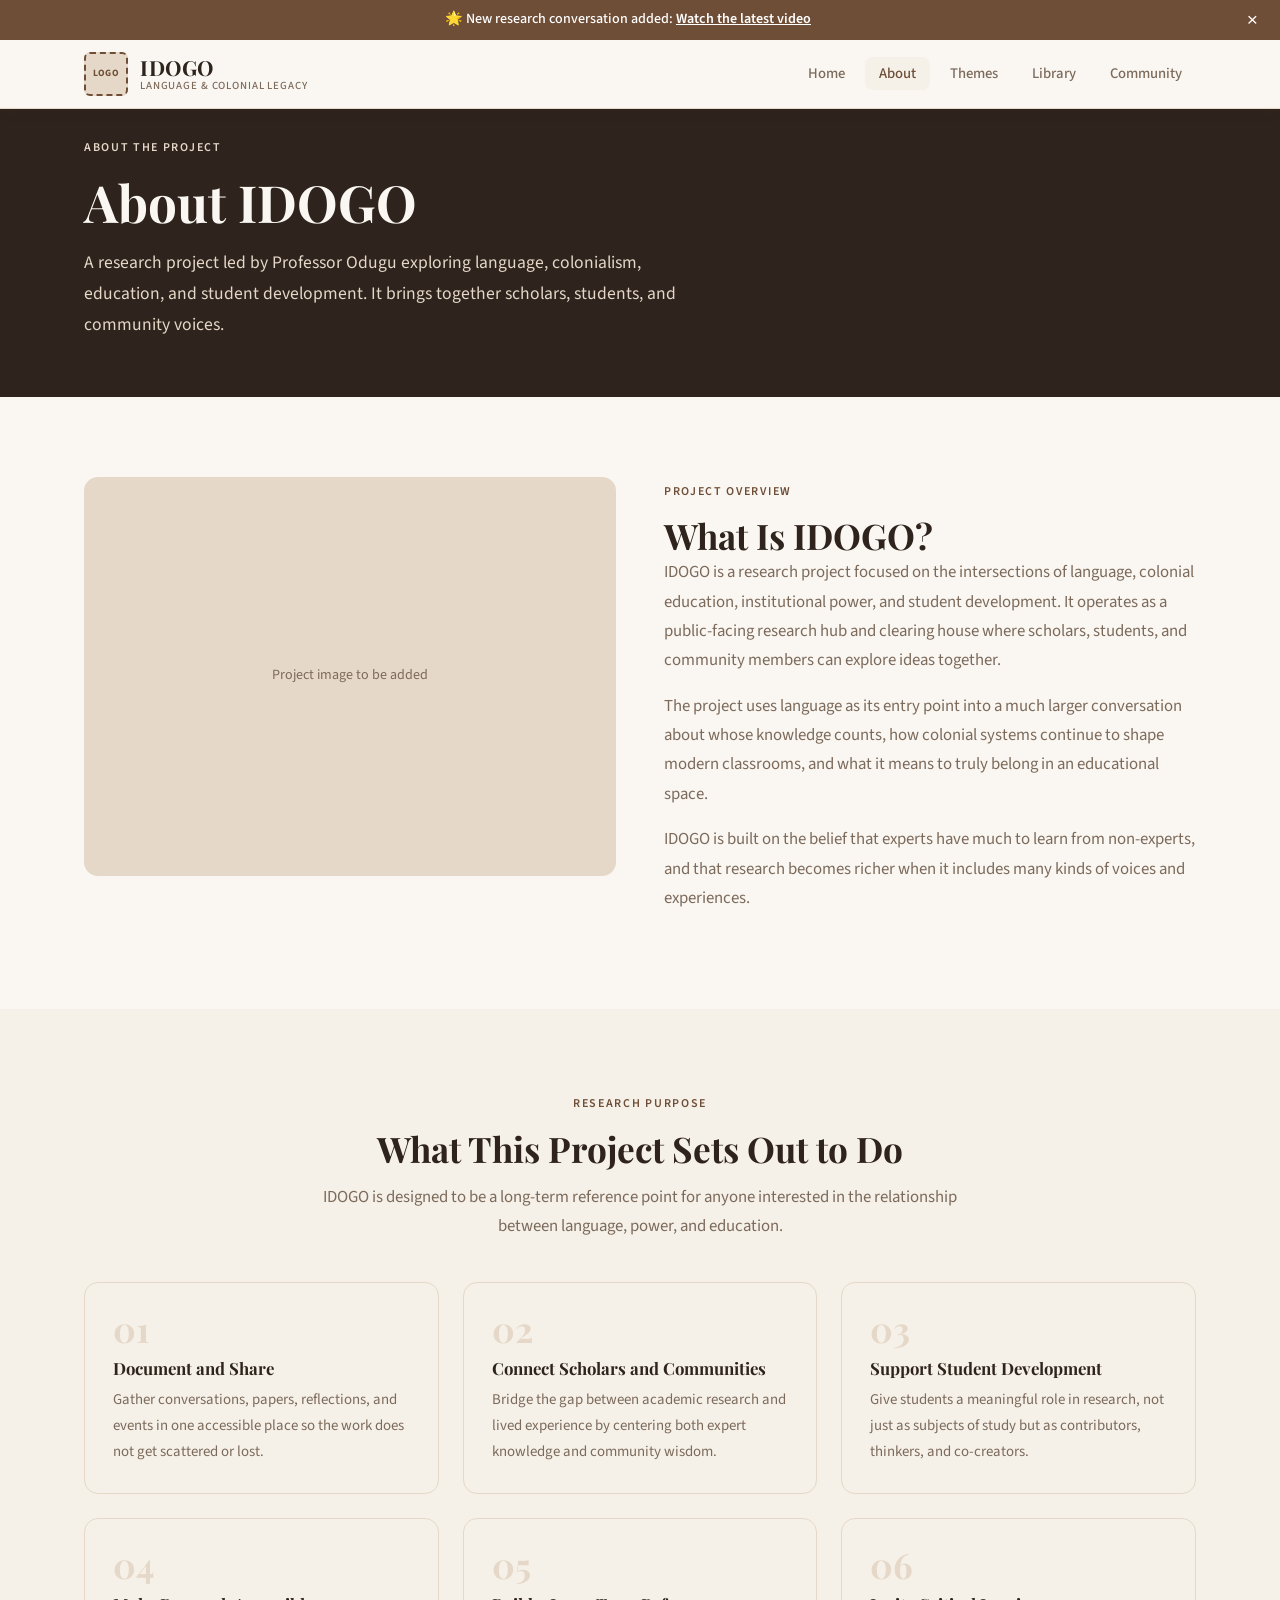
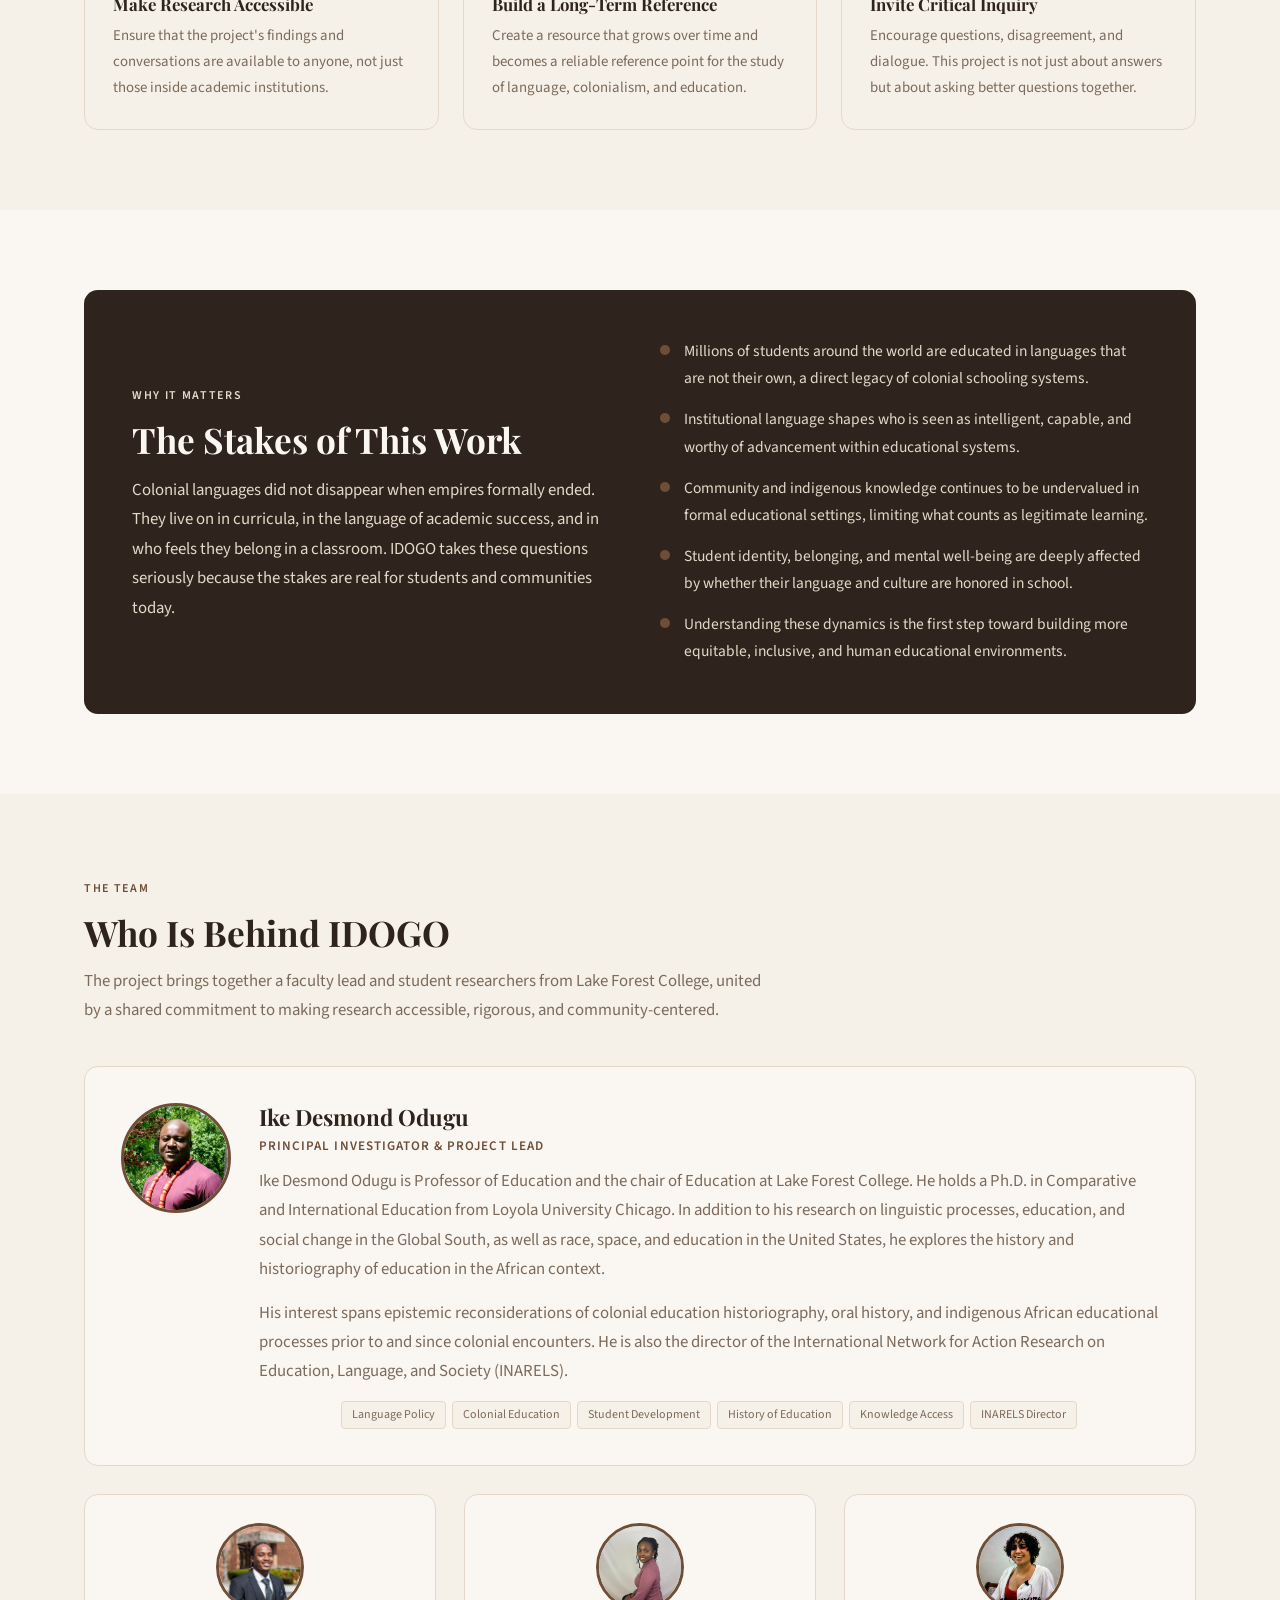
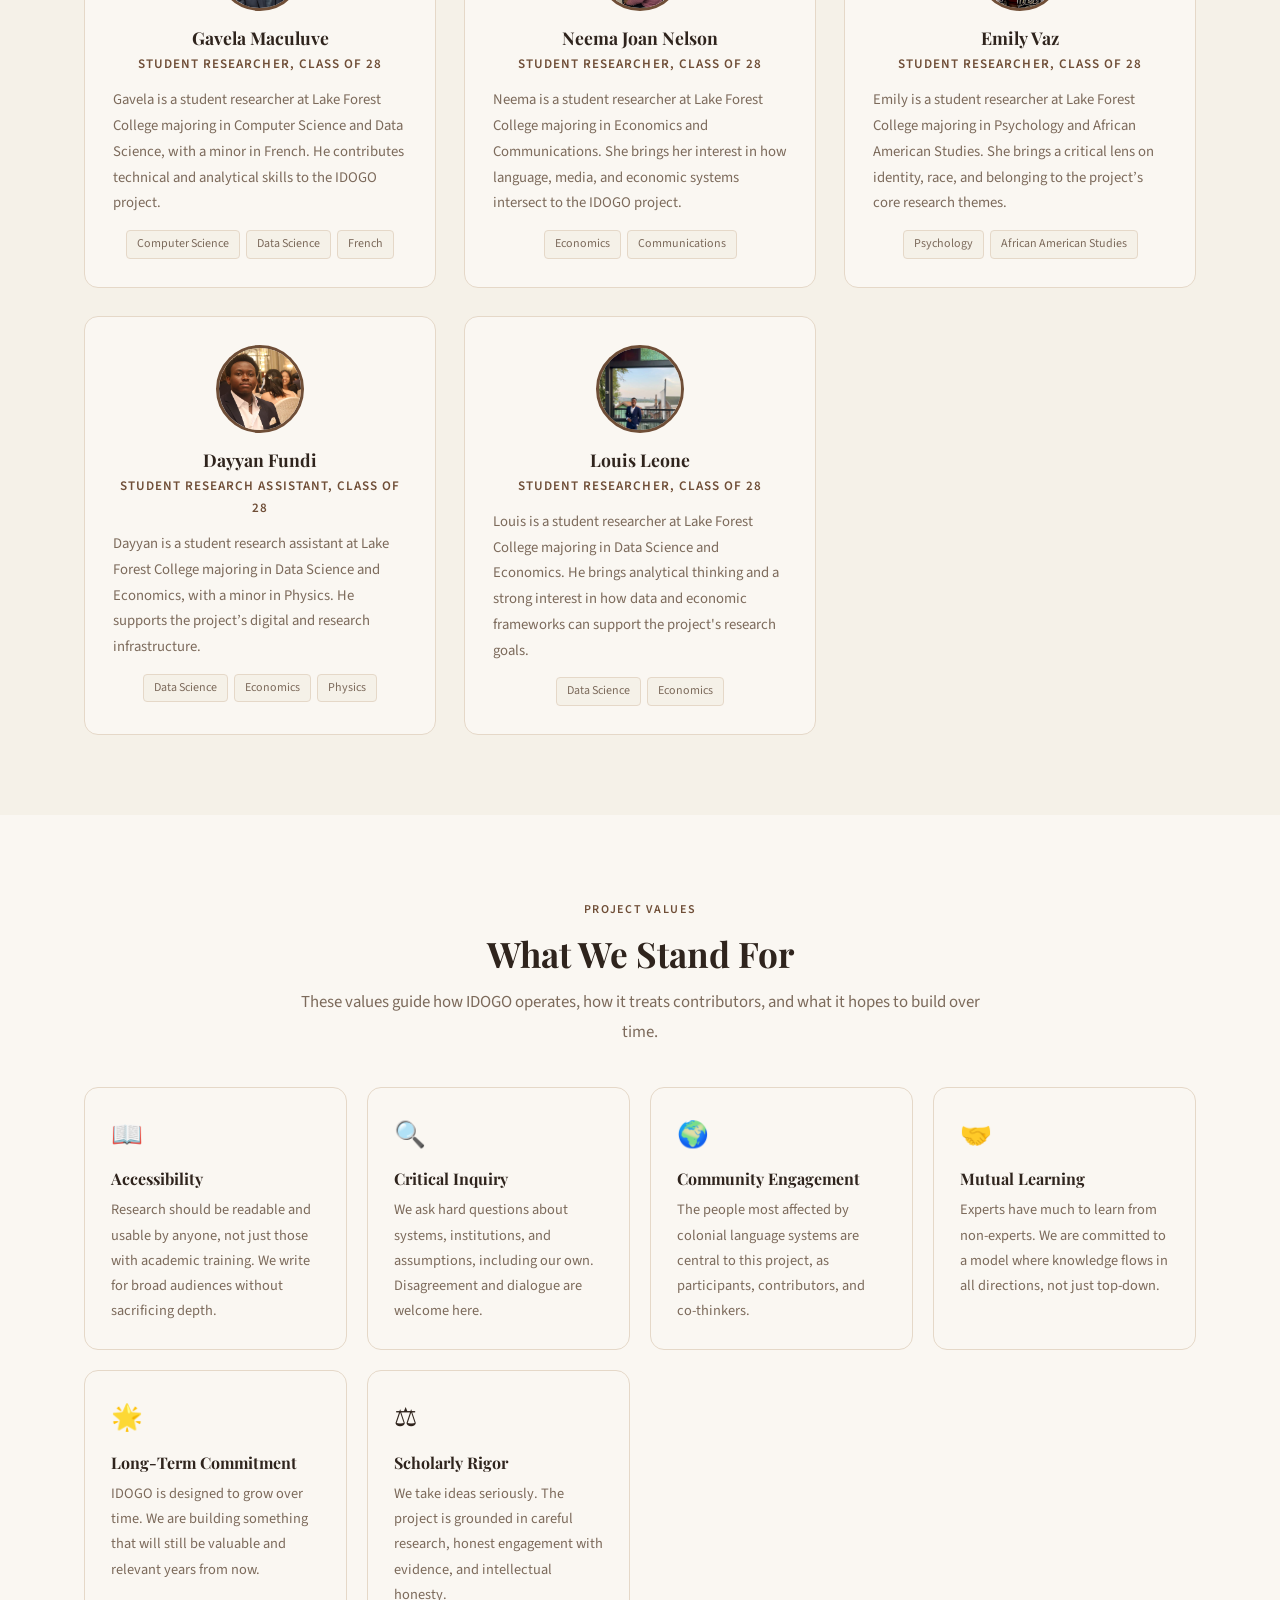
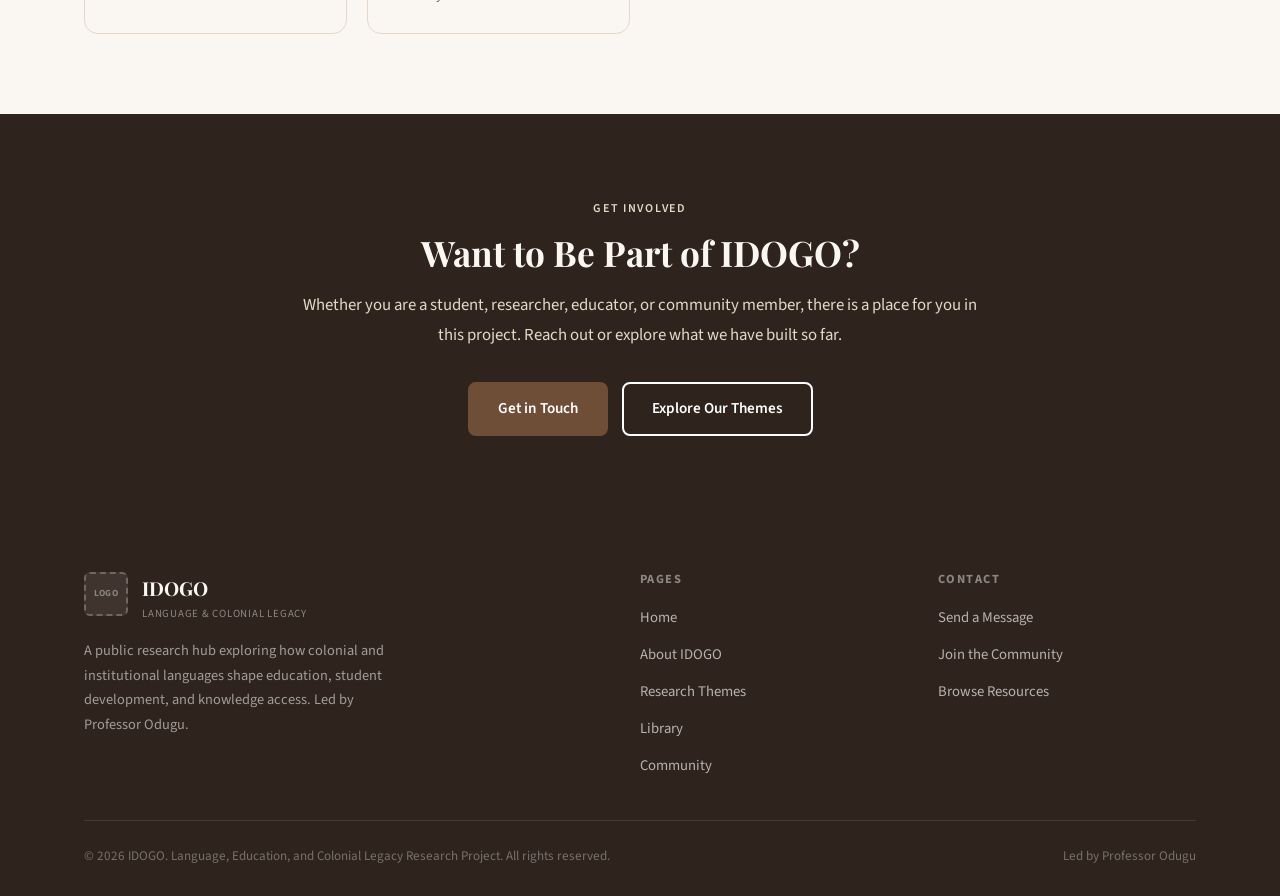
==== about.html @ 4846452c "Add files via upload" ====
<!DOCTYPE html>
<html lang="en">
<head>
  <meta charset="UTF-8" />
  <meta name="viewport" content="width=device-width, initial-scale=1.0" />
  <meta name="description" content="About IDOGO — Learn about the project, the team, and the values guiding this research on language, education, and colonial legacy." />
  <title>About IDOGO — Language, Education, and Colonial Legacy</title>
  <link rel="stylesheet" href="style.css" />
  <style>
    /* ── About-page-specific styles ── */

    .project-overview-grid {
      display: grid;
      grid-template-columns: 1fr 1fr;
      gap: 48px;
      align-items: start;
    }

    .overview-image {
      border-radius: var(--radius-lg);
      background-color: var(--border);
      aspect-ratio: 4 / 3;
      display: flex;
      align-items: center;
      justify-content: center;
      color: var(--muted);
      font-size: 0.88rem;
      text-align: center;
      padding: 20px;
    }

    .overview-text p {
      margin-bottom: 16px;
    }

    .why-matters-grid {
      display: grid;
      grid-template-columns: repeat(auto-fill, minmax(280px, 1fr));
      gap: 24px;
      margin-top: 8px;
    }

    .why-card {
      background-color: var(--bg);
      border: 1px solid var(--border);
      border-radius: var(--radius-lg);
      padding: 28px;
    }

    .why-card-number {
      font-family: var(--font-serif);
      font-size: 2.2rem;
      font-weight: 700;
      color: var(--border);
      display: block;
      line-height: 1;
      margin-bottom: 12px;
    }

    .why-card h4 {
      margin-bottom: 8px;
      font-size: 1.05rem;
    }

    .why-card p {
      font-size: 0.93rem;
      max-width: 100%;
    }

    .team-grid {
      display: grid;
      grid-template-columns: repeat(auto-fill, minmax(260px, 1fr));
      gap: 28px;
    }

    .bio-card-lead {
      background-color: var(--surface);
      border: 1px solid var(--border);
      border-radius: var(--radius-lg);
      padding: 36px;
      display: grid;
      grid-template-columns: auto 1fr;
      gap: 28px;
      align-items: start;
      grid-column: 1 / -1;
      transition: box-shadow 0.2s;
    }

    .bio-card-lead:hover {
      box-shadow: var(--shadow-lg);
    }

    .bio-card-lead .bio-avatar {
      width: 110px;
      height: 110px;
      margin: 0;
      font-size: 2.6rem;
    }

    .bio-card-lead .bio-role {
      margin-bottom: 10px;
    }

    .bio-card-lead h3 {
      font-size: 1.4rem;
      margin-bottom: 4px;
    }

    .bio-card-lead p {
      max-width: 100%;
      text-align: left;
      margin-bottom: 14px;
    }

    .values-grid {
      display: grid;
      grid-template-columns: repeat(auto-fill, minmax(240px, 1fr));
      gap: 20px;
    }

    .value-card {
      background-color: var(--surface);
      border: 1px solid var(--border);
      border-radius: var(--radius-lg);
      padding: 26px;
      transition: box-shadow 0.2s, transform 0.2s;
    }

    .value-card:hover {
      box-shadow: var(--shadow);
      transform: translateY(-2px);
    }

    .value-icon {
      font-size: 1.6rem;
      display: block;
      margin-bottom: 12px;
    }

    .value-card h4 {
      margin-bottom: 8px;
      font-size: 1rem;
    }

    .value-card p {
      font-size: 0.9rem;
      max-width: 100%;
    }

    .principles-wrap {
      background-color: var(--heading);
      border-radius: var(--radius-lg);
      padding: 48px;
      display: grid;
      grid-template-columns: 1fr 1fr;
      gap: 40px;
      align-items: center;
    }

    .principles-text h2 {
      color: var(--surface);
      margin-bottom: 14px;
    }

    .principles-text p {
      color: var(--border);
    }

    .principles-list {
      display: flex;
      flex-direction: column;
      gap: 14px;
    }

    .principle-item {
      display: flex;
      align-items: flex-start;
      gap: 14px;
    }

    .principle-dot {
      width: 10px;
      height: 10px;
      border-radius: 50%;
      background-color: var(--accent);
      flex-shrink: 0;
      margin-top: 7px;
    }

    .principle-item p {
      color: var(--border);
      font-size: 0.97rem;
      max-width: 100%;
    }

    @media (max-width: 800px) {
      .project-overview-grid {
        grid-template-columns: 1fr;
      }

      .bio-card-lead {
        grid-template-columns: 1fr;
      }

      .bio-card-lead .bio-avatar {
        margin: 0 auto;
      }

      .principles-wrap {
        grid-template-columns: 1fr;
        padding: 32px 24px;
      }
    }
  </style>
</head>
<body>

  <!-- ══════════════════════════════════════════════════════
       FLOATING BANNER
  ══════════════════════════════════════════════════════ -->
  <div id="floating-banner" class="floating-banner" style="display:none;">
    &#127775; New research conversation added:
    <a href="library.html">Watch the latest video</a>
    <button id="banner-close" class="banner-close" aria-label="Dismiss banner">&times;</button>
  </div>

  <!-- ══════════════════════════════════════════════════════
       NAVIGATION
  ══════════════════════════════════════════════════════ -->
  <nav class="site-nav" id="site-nav">
    <div class="container">
      <div class="nav-inner">

        <a href="index.html" class="nav-logo">
          <div class="logo-placeholder">Logo</div>
          <div class="nav-brand-text">
            <span class="nav-brand-name">IDOGO</span>
            <span class="nav-brand-sub">Language &amp; Colonial Legacy</span>
          </div>
        </a>

        <ul class="nav-links" id="nav-links">
          <li><a href="index.html">Home</a></li>
          <li><a href="about.html">About</a></li>
          <li><a href="themes.html">Themes</a></li>
          <li><a href="library.html">Library</a></li>
          <li><a href="community.html">Community</a></li>
        </ul>

        <button class="nav-toggle" id="nav-toggle" aria-label="Toggle navigation" aria-expanded="false">
          <span></span>
          <span></span>
          <span></span>
        </button>

      </div>

      <ul class="nav-mobile" id="nav-mobile">
        <li><a href="index.html">Home</a></li>
        <li><a href="about.html">About</a></li>
        <li><a href="themes.html">Themes</a></li>
        <li><a href="library.html">Library</a></li>
        <li><a href="community.html">Community</a></li>
      </ul>
    </div>
  </nav>

  <!-- ══════════════════════════════════════════════════════
       PAGE HERO
  ══════════════════════════════════════════════════════ -->
  <section class="page-hero">
    <div class="container">
      <span class="section-label">About the Project</span>
      <h1>About IDOGO</h1>
      <p>A research project led by Professor Odugu exploring language, colonialism, education, and student development. It brings together scholars, students, and community voices.</p>
    </div>
  </section>

  <!-- ══════════════════════════════════════════════════════
       PROJECT OVERVIEW
  ══════════════════════════════════════════════════════ -->
  <section class="section section--alt">
    <div class="container">
      <div class="project-overview-grid">

        <div class="overview-image">
          Project image to be added
        </div>

        <div class="overview-text">
          <span class="section-label">Project Overview</span>
          <h2>What Is IDOGO?</h2>
          <p>IDOGO is a research project focused on the intersections of language, colonial education, institutional power, and student development. It operates as a public-facing research hub and clearing house where scholars, students, and community members can explore ideas together.</p>
          <p>The project uses language as its entry point into a much larger conversation about whose knowledge counts, how colonial systems continue to shape modern classrooms, and what it means to truly belong in an educational space.</p>
          <p>IDOGO is built on the belief that experts have much to learn from non-experts, and that research becomes richer when it includes many kinds of voices and experiences.</p>
        </div>

      </div>
    </div>
  </section>

  <!-- ══════════════════════════════════════════════════════
       RESEARCH PURPOSE
  ══════════════════════════════════════════════════════ -->
  <section class="section">
    <div class="container">
      <div class="section-header text-center">
        <span class="section-label">Research Purpose</span>
        <h2>What This Project Sets Out to Do</h2>
        <p>IDOGO is designed to be a long-term reference point for anyone interested in the relationship between language, power, and education.</p>
      </div>

      <div class="why-matters-grid">

        <div class="why-card">
          <span class="why-card-number">01</span>
          <h4>Document and Share</h4>
          <p>Gather conversations, papers, reflections, and events in one accessible place so the work does not get scattered or lost.</p>
        </div>

        <div class="why-card">
          <span class="why-card-number">02</span>
          <h4>Connect Scholars and Communities</h4>
          <p>Bridge the gap between academic research and lived experience by centering both expert knowledge and community wisdom.</p>
        </div>

        <div class="why-card">
          <span class="why-card-number">03</span>
          <h4>Support Student Development</h4>
          <p>Give students a meaningful role in research, not just as subjects of study but as contributors, thinkers, and co-creators.</p>
        </div>

        <div class="why-card">
          <span class="why-card-number">04</span>
          <h4>Make Research Accessible</h4>
          <p>Ensure that the project's findings and conversations are available to anyone, not just those inside academic institutions.</p>
        </div>

        <div class="why-card">
          <span class="why-card-number">05</span>
          <h4>Build a Long-Term Reference</h4>
          <p>Create a resource that grows over time and becomes a reliable reference point for the study of language, colonialism, and education.</p>
        </div>

        <div class="why-card">
          <span class="why-card-number">06</span>
          <h4>Invite Critical Inquiry</h4>
          <p>Encourage questions, disagreement, and dialogue. This project is not just about answers but about asking better questions together.</p>
        </div>

      </div>
    </div>
  </section>

  <!-- ══════════════════════════════════════════════════════
       WHY THIS PROJECT MATTERS
  ══════════════════════════════════════════════════════ -->
  <section class="section section--alt">
    <div class="container">
      <div class="principles-wrap">

        <div class="principles-text">
          <span class="section-label" style="color:var(--border);">Why It Matters</span>
          <h2>The Stakes of This Work</h2>
          <p>Colonial languages did not disappear when empires formally ended. They live on in curricula, in the language of academic success, and in who feels they belong in a classroom. IDOGO takes these questions seriously because the stakes are real for students and communities today.</p>
        </div>

        <div class="principles-list">

          <div class="principle-item">
            <div class="principle-dot"></div>
            <p>Millions of students around the world are educated in languages that are not their own, a direct legacy of colonial schooling systems.</p>
          </div>

          <div class="principle-item">
            <div class="principle-dot"></div>
            <p>Institutional language shapes who is seen as intelligent, capable, and worthy of advancement within educational systems.</p>
          </div>

          <div class="principle-item">
            <div class="principle-dot"></div>
            <p>Community and indigenous knowledge continues to be undervalued in formal educational settings, limiting what counts as legitimate learning.</p>
          </div>

          <div class="principle-item">
            <div class="principle-dot"></div>
            <p>Student identity, belonging, and mental well-being are deeply affected by whether their language and culture are honored in school.</p>
          </div>

          <div class="principle-item">
            <div class="principle-dot"></div>
            <p>Understanding these dynamics is the first step toward building more equitable, inclusive, and human educational environments.</p>
          </div>

        </div>

      </div>
    </div>
  </section>

  <!-- ══════════════════════════════════════════════════════
       TEAM
  ══════════════════════════════════════════════════════ -->
  <section class="section" id="team">
    <div class="container">

      <div class="section-header">
        <span class="section-label">The Team</span>
        <h2>Who Is Behind IDOGO</h2>
        <p>The project brings together a faculty lead and student researchers from Lake Forest College, united by a shared commitment to making research accessible, rigorous, and community-centered.</p>
      </div>

      <div class="team-grid">

        <!-- Professor Odugu — Lead -->
        <div class="bio-card-lead">
          <div class="bio-avatar" style="background-color:var(--border); overflow:hidden;">
            <img src="assets/team/odugu.jpg" alt="Professor Ike Desmond Odugu" style="width:100%; height:100%; object-fit:cover;" />
          </div>
          <div>
            <h3>Ike Desmond Odugu</h3>
            <span class="bio-role">Principal Investigator &amp; Project Lead</span>
            <p>Ike Desmond Odugu is Professor of Education and the chair of Education at Lake Forest College. He holds a Ph.D. in Comparative and International Education from Loyola University Chicago. In addition to his research on linguistic processes, education, and social change in the Global South, as well as race, space, and education in the United States, he explores the history and historiography of education in the African context.</p>
            <p>His interest spans epistemic reconsiderations of colonial education historiography, oral history, and indigenous African educational processes prior to and since colonial encounters. He is also the director of the International Network for Action Research on Education, Language, and Society (INARELS).</p>
            <div class="bio-interests">
              <span class="bio-interest-tag">Language Policy</span>
              <span class="bio-interest-tag">Colonial Education</span>
              <span class="bio-interest-tag">Student Development</span>
              <span class="bio-interest-tag">History of Education</span>
              <span class="bio-interest-tag">Knowledge Access</span>
              <span class="bio-interest-tag">INARELS Director</span>
            </div>
          </div>
        </div>

        <!-- Gavela Maculuve -->
        <div class="bio-card">
          <div class="bio-avatar" style="background-color:var(--border); overflow:hidden;">
            <img src="assets/team/gavela.jpg" alt="Gavela Maculuve" style="width:100%; height:100%; object-fit:cover;" />
          </div>
          <h3>Gavela Maculuve</h3>
          <span class="bio-role">Student Researcher, Class of 28</span>
          <p>Gavela is a student researcher at Lake Forest College majoring in Computer Science and Data Science, with a minor in French. He contributes technical and analytical skills to the IDOGO project.</p>
          <div class="bio-interests">
            <span class="bio-interest-tag">Computer Science</span>
            <span class="bio-interest-tag">Data Science</span>
            <span class="bio-interest-tag">French</span>
          </div>
        </div>

        <!-- Neema Joan Nelson -->
        <div class="bio-card">
          <div class="bio-avatar" style="background-color:var(--border); overflow:hidden;">
            <img src="assets/team/neema.jpg" alt="Neema Joan Nelson" style="width:100%; height:100%; object-fit:cover;" />
          </div>
          <h3>Neema Joan Nelson</h3>
          <span class="bio-role">Student Researcher, Class of 28</span>
          <p>Neema is a student researcher at Lake Forest College majoring in Economics and Communications. She brings her interest in how language, media, and economic systems intersect to the IDOGO project.</p>
          <div class="bio-interests">
            <span class="bio-interest-tag">Economics</span>
            <span class="bio-interest-tag">Communications</span>
          </div>
        </div>

        <!-- Emily Vaz -->
        <div class="bio-card">
          <div class="bio-avatar" style="background-color:var(--border); overflow:hidden;">
            <img src="assets/team/emily.jpg" alt="Emily Vaz" style="width:100%; height:100%; object-fit:cover;" />
          </div>
          <h3>Emily Vaz</h3>
          <span class="bio-role">Student Researcher, Class of 28</span>
          <p>Emily is a student researcher at Lake Forest College majoring in Psychology and African American Studies. She brings a critical lens on identity, race, and belonging to the project&rsquo;s core research themes.</p>
          <div class="bio-interests">
            <span class="bio-interest-tag">Psychology</span>
            <span class="bio-interest-tag">African American Studies</span>
          </div>
        </div>

        <!-- Dayyan Fundi -->
        <div class="bio-card">
          <div class="bio-avatar" style="background-color:var(--border); overflow:hidden;">
            <img src="assets/team/dayyan.jpg" alt="Dayyan Fundi" style="width:100%; height:100%; object-fit:cover;" />
          </div>
          <h3>Dayyan Fundi</h3>
          <span class="bio-role">Student Research Assistant, Class of 28</span>
          <p>Dayyan is a student research assistant at Lake Forest College majoring in Data Science and Economics, with a minor in Physics. He supports the project&rsquo;s digital and research infrastructure.</p>
          <div class="bio-interests">
            <span class="bio-interest-tag">Data Science</span>
            <span class="bio-interest-tag">Economics</span>
            <span class="bio-interest-tag">Physics</span>
          </div>
        </div>


        <!-- Louis Leone -->
        <div class="bio-card">
          <div class="bio-avatar" style="background-color:var(--border); overflow:hidden;">
            <img src="assets/team/louis.jpg" alt="Louis Leone" style="width:100%; height:100%; object-fit:cover; object-position:top center;" />
          </div>
          <h3>Louis Leone</h3>
          <span class="bio-role">Student Researcher, Class of 28</span>
          <p>Louis is a student researcher at Lake Forest College majoring in Data Science and Economics. He brings analytical thinking and a strong interest in how data and economic frameworks can support the project's research goals.</p>
          <div class="bio-interests">
            <span class="bio-interest-tag">Data Science</span>
            <span class="bio-interest-tag">Economics</span>
          </div>
        </div>
      </div>
    </div>
  </section>

  <!-- ══════════════════════════════════════════════════════
       PROJECT VALUES
  ══════════════════════════════════════════════════════ -->
  <section class="section section--alt">
    <div class="container">

      <div class="section-header text-center">
        <span class="section-label">Project Values</span>
        <h2>What We Stand For</h2>
        <p>These values guide how IDOGO operates, how it treats contributors, and what it hopes to build over time.</p>
      </div>

      <div class="values-grid">

        <div class="value-card">
          <span class="value-icon">&#128214;</span>
          <h4>Accessibility</h4>
          <p>Research should be readable and usable by anyone, not just those with academic training. We write for broad audiences without sacrificing depth.</p>
        </div>

        <div class="value-card">
          <span class="value-icon">&#128269;</span>
          <h4>Critical Inquiry</h4>
          <p>We ask hard questions about systems, institutions, and assumptions, including our own. Disagreement and dialogue are welcome here.</p>
        </div>

        <div class="value-card">
          <span class="value-icon">&#127757;</span>
          <h4>Community Engagement</h4>
          <p>The people most affected by colonial language systems are central to this project, as participants, contributors, and co-thinkers.</p>
        </div>

        <div class="value-card">
          <span class="value-icon">&#129309;</span>
          <h4>Mutual Learning</h4>
          <p>Experts have much to learn from non-experts. We are committed to a model where knowledge flows in all directions, not just top-down.</p>
        </div>

        <div class="value-card">
          <span class="value-icon">&#127775;</span>
          <h4>Long-Term Commitment</h4>
          <p>IDOGO is designed to grow over time. We are building something that will still be valuable and relevant years from now.</p>
        </div>

        <div class="value-card">
          <span class="value-icon">&#9878;</span>
          <h4>Scholarly Rigor</h4>
          <p>We take ideas seriously. The project is grounded in careful research, honest engagement with evidence, and intellectual honesty.</p>
        </div>

      </div>
    </div>
  </section>

  <!-- ══════════════════════════════════════════════════════
       CTA
  ══════════════════════════════════════════════════════ -->
  <section class="section section--dark">
    <div class="container text-center">
      <span class="section-label" style="color:var(--border);">Get Involved</span>
      <h2 style="color:var(--surface); margin-bottom:16px;">Want to Be Part of IDOGO?</h2>
      <p style="color:var(--border); margin:0 auto 32px; font-size:1.05rem;">Whether you are a student, researcher, educator, or community member, there is a place for you in this project. Reach out or explore what we have built so far.</p>
      <div style="display:flex; gap:14px; justify-content:center; flex-wrap:wrap;">
        <a href="community.html#contact" class="btn btn-primary">Get in Touch</a>
        <a href="themes.html" class="btn btn-outline-white">Explore Our Themes</a>
      </div>
    </div>
  </section>

  <!-- ══════════════════════════════════════════════════════
       FOOTER
  ══════════════════════════════════════════════════════ -->
  <footer class="site-footer">
    <div class="container">

      <div class="footer-grid">

        <div>
          <div class="footer-brand">
            <div class="footer-logo-placeholder">Logo</div>
            <div class="footer-brand-text">
              <span class="footer-name">IDOGO</span>
              <span class="footer-sub">Language &amp; Colonial Legacy</span>
            </div>
          </div>
          <p class="footer-desc">A public research hub exploring how colonial and institutional languages shape education, student development, and knowledge access. Led by Professor Odugu.</p>
        </div>

        <div class="footer-col">
          <h5>Pages</h5>
          <ul>
            <li><a href="index.html">Home</a></li>
            <li><a href="about.html">About IDOGO</a></li>
            <li><a href="themes.html">Research Themes</a></li>
            <li><a href="library.html">Library</a></li>
            <li><a href="community.html">Community</a></li>
          </ul>
        </div>

        <div class="footer-col">
          <h5>Contact</h5>
          <ul>
            <li><a href="community.html#contact">Send a Message</a></li>
            <li><a href="community.html">Join the Community</a></li>
            <li><a href="library.html">Browse Resources</a></li>
          </ul>
        </div>

      </div>

      <div class="footer-bottom">
        <p>&copy; 2026 IDOGO. Language, Education, and Colonial Legacy Research Project. All rights reserved.</p>
        <p>Led by Professor Odugu</p>
      </div>

    </div>
  </footer>

  <script src="script.js"></script>
</body>
</html>
---- style.css ----
/* ============================================================
   IDOGO — Language, Education, and Colonial Legacy
   style.css — Shared stylesheet for all pages
   ============================================================ */

/* ── Google Fonts ─────────────────────────────────────────── */
@import url('https://fonts.googleapis.com/css2?family=Playfair+Display:ital,wght@0,400;0,600;0,700;1,400&family=Source+Sans+3:wght@300;400;500;600&display=swap');

/* ── CSS Variables ────────────────────────────────────────── */
:root {
  --bg:          #F5F1E8;   /* dirty white / parchment        */
  --surface:     #FAF7F2;   /* warm ivory                     */
  --accent:      #6F4E37;   /* coffee brown                   */
  --heading:     #2F241D;   /* espresso                       */
  --muted:       #7C6A5B;   /* taupe                          */
  --border:      #E5D8C8;   /* beige                          */
  --white:       #FFFFFF;
  --accent-dark: #563C28;   /* darker coffee for hover        */

  --font-serif:  'Playfair Display', Georgia, serif;
  --font-sans:   'Source Sans 3', 'Helvetica Neue', Arial, sans-serif;

  --radius:      8px;
  --radius-lg:   14px;
  --shadow:      0 2px 12px rgba(47, 36, 29, 0.10);
  --shadow-lg:   0 6px 28px rgba(47, 36, 29, 0.14);

  --max-width:   1160px;
  --section-gap: 80px;
}

/* ── Reset ────────────────────────────────────────────────── */
*, *::before, *::after {
  box-sizing: border-box;
  margin: 0;
  padding: 0;
}

html {
  scroll-behavior: smooth;
  font-size: 16px;
}

body {
  background-color: var(--bg);
  color: var(--heading);
  font-family: var(--font-sans);
  font-weight: 400;
  line-height: 1.7;
  -webkit-font-smoothing: antialiased;
}

img {
  max-width: 100%;
  display: block;
}

a {
  color: var(--accent);
  text-decoration: none;
  transition: color 0.2s;
}

a:hover {
  color: var(--accent-dark);
  text-decoration: underline;
}

ul, ol {
  list-style: none;
}

/* ── Typography ───────────────────────────────────────────── */
h1, h2, h3, h4, h5 {
  font-family: var(--font-serif);
  color: var(--heading);
  line-height: 1.25;
  font-weight: 700;
}

h1 { font-size: clamp(2rem, 5vw, 3.2rem); }
h2 { font-size: clamp(1.5rem, 3.5vw, 2.2rem); }
h3 { font-size: clamp(1.2rem, 2.5vw, 1.6rem); }
h4 { font-size: 1.15rem; }
h5 { font-size: 1rem; }

p {
  color: var(--muted);
  font-size: 1.05rem;
  line-height: 1.75;
  max-width: 680px;
}

.section-label {
  display: inline-block;
  font-family: var(--font-sans);
  font-size: 0.75rem;
  font-weight: 600;
  letter-spacing: 0.14em;
  text-transform: uppercase;
  color: var(--accent);
  margin-bottom: 12px;
}

/* ── Layout Utilities ─────────────────────────────────────── */
.container {
  width: 100%;
  max-width: var(--max-width);
  margin: 0 auto;
  padding: 0 24px;
}

.section {
  padding: var(--section-gap) 0;
}

.section--alt {
  background-color: var(--surface);
}

.section--dark {
  background-color: var(--heading);
  color: var(--border);
}

.section--dark h2,
.section--dark h3,
.section--dark h4 {
  color: var(--surface);
}

.section--dark p,
.section--dark .section-label {
  color: var(--border);
}

.text-center { text-align: center; }
.text-center p { margin: 0 auto; }

.flex   { display: flex; }
.gap-16 { gap: 16px; }
.gap-24 { gap: 24px; }

/* ── Buttons ──────────────────────────────────────────────── */
.btn {
  display: inline-block;
  padding: 12px 28px;
  border-radius: var(--radius);
  font-family: var(--font-sans);
  font-size: 0.95rem;
  font-weight: 600;
  cursor: pointer;
  transition: background 0.2s, color 0.2s, border-color 0.2s, transform 0.15s;
  border: 2px solid transparent;
  text-decoration: none;
}

.btn:hover {
  text-decoration: none;
  transform: translateY(-2px);
}

.btn-primary {
  background-color: var(--accent);
  color: var(--white);
  border-color: var(--accent);
}

.btn-primary:hover {
  background-color: var(--accent-dark);
  border-color: var(--accent-dark);
  color: var(--white);
}

.btn-outline {
  background-color: transparent;
  color: var(--accent);
  border-color: var(--accent);
}

.btn-outline:hover {
  background-color: var(--accent);
  color: var(--white);
}

.btn-outline-white {
  background-color: transparent;
  color: var(--white);
  border-color: var(--white);
}

.btn-outline-white:hover {
  background-color: var(--white);
  color: var(--heading);
}

/* ── Floating Banner ──────────────────────────────────────── */
.floating-banner {
  position: fixed;
  top: 0;
  left: 0;
  width: 100%;
  background-color: var(--accent);
  color: var(--white);
  text-align: center;
  padding: 10px 48px 10px 24px;
  font-size: 0.88rem;
  font-weight: 500;
  z-index: 1000;
  line-height: 1.4;
}

.floating-banner a {
  color: var(--white);
  text-decoration: underline;
  font-weight: 600;
}

.floating-banner a:hover {
  color: var(--border);
}

.banner-close {
  position: absolute;
  right: 16px;
  top: 50%;
  transform: translateY(-50%);
  background: none;
  border: none;
  color: var(--white);
  font-size: 1.2rem;
  cursor: pointer;
  line-height: 1;
  padding: 4px 6px;
}

.banner-close:hover {
  opacity: 0.75;
}

/* ── Navigation ───────────────────────────────────────────── */
.site-nav {
  background-color: var(--surface);
  border-bottom: 1px solid var(--border);
  position: sticky;
  top: 0;
  z-index: 900;
  box-shadow: var(--shadow);
}

/* Pushed down when banner is visible */
.banner-visible .site-nav {
  top: 40px;
}

.nav-inner {
  display: flex;
  align-items: center;
  justify-content: space-between;
  height: 68px;
  gap: 24px;
}

/* Logo area */
.nav-logo {
  display: flex;
  align-items: center;
  gap: 12px;
  text-decoration: none;
  flex-shrink: 0;
}

.nav-logo:hover {
  text-decoration: none;
}

.logo-placeholder {
  width: 44px;
  height: 44px;
  border-radius: 6px;
  background-color: var(--border);
  border: 2px dashed var(--accent);
  display: flex;
  align-items: center;
  justify-content: center;
  font-size: 0.6rem;
  font-weight: 700;
  color: var(--accent);
  letter-spacing: 0.05em;
  text-transform: uppercase;
  text-align: center;
  line-height: 1.2;
  flex-shrink: 0;
}

.nav-brand-text {
  display: flex;
  flex-direction: column;
  line-height: 1.15;
}

.nav-brand-name {
  font-family: var(--font-serif);
  font-size: 1.3rem;
  font-weight: 700;
  color: var(--heading);
  letter-spacing: 0.03em;
}

.nav-brand-sub {
  font-family: var(--font-sans);
  font-size: 0.68rem;
  font-weight: 500;
  color: var(--muted);
  letter-spacing: 0.08em;
  text-transform: uppercase;
}

/* Nav links */
.nav-links {
  display: flex;
  align-items: center;
  gap: 6px;
}

.nav-links a {
  font-family: var(--font-sans);
  font-size: 0.92rem;
  font-weight: 500;
  color: var(--muted);
  padding: 6px 14px;
  border-radius: var(--radius);
  transition: color 0.2s, background 0.2s;
  text-decoration: none;
  white-space: nowrap;
}

.nav-links a:hover,
.nav-links a.active {
  color: var(--accent);
  background-color: var(--bg);
  text-decoration: none;
}

/* Hamburger */
.nav-toggle {
  display: none;
  flex-direction: column;
  justify-content: center;
  gap: 5px;
  background: none;
  border: none;
  cursor: pointer;
  padding: 6px;
  width: 38px;
  height: 38px;
}

.nav-toggle span {
  display: block;
  width: 22px;
  height: 2px;
  background-color: var(--heading);
  border-radius: 2px;
  transition: all 0.3s;
}

/* Mobile nav */
.nav-mobile {
  display: none;
  flex-direction: column;
  padding: 12px 0 20px;
  border-top: 1px solid var(--border);
}

.nav-mobile a {
  font-family: var(--font-sans);
  font-size: 1rem;
  font-weight: 500;
  color: var(--muted);
  padding: 12px 24px;
  display: block;
  text-decoration: none;
  transition: color 0.2s, background 0.2s;
}

.nav-mobile a:hover,
.nav-mobile a.active {
  color: var(--accent);
  background-color: var(--bg);
  text-decoration: none;
}

.nav-mobile.open {
  display: flex;
}

/* ── Hero Section ─────────────────────────────────────────── */
.hero {
  background-color: var(--heading);
  padding: 96px 0 80px;
  position: relative;
  overflow: hidden;
}

.hero::before {
  content: '';
  position: absolute;
  top: -60px;
  right: -60px;
  width: 380px;
  height: 380px;
  border-radius: 50%;
  background: rgba(111, 78, 55, 0.18);
  pointer-events: none;
}

.hero::after {
  content: '';
  position: absolute;
  bottom: -80px;
  left: -40px;
  width: 260px;
  height: 260px;
  border-radius: 50%;
  background: rgba(111, 78, 55, 0.10);
  pointer-events: none;
}

.hero .section-label {
  color: var(--border);
}

.hero h1 {
  color: var(--surface);
  margin-bottom: 20px;
}

.hero p {
  color: var(--border);
  font-size: 1.15rem;
  margin-bottom: 36px;
  max-width: 620px;
}

.hero-buttons {
  display: flex;
  flex-wrap: wrap;
  gap: 14px;
}

/* ── Page Hero (inner pages) ──────────────────────────────── */
.page-hero {
  background-color: var(--heading);
  padding: 64px 0 56px;
}

.page-hero .section-label {
  color: var(--border);
}

.page-hero h1 {
  color: var(--surface);
  margin-bottom: 14px;
}

.page-hero p {
  color: var(--border);
  font-size: 1.1rem;
  max-width: 600px;
}

/* ── Cards Grid ───────────────────────────────────────────── */
.cards-grid {
  display: grid;
  grid-template-columns: repeat(auto-fill, minmax(260px, 1fr));
  gap: 24px;
}

.cards-grid-3 {
  display: grid;
  grid-template-columns: repeat(auto-fill, minmax(300px, 1fr));
  gap: 24px;
}

.cards-grid-2 {
  display: grid;
  grid-template-columns: repeat(auto-fill, minmax(360px, 1fr));
  gap: 28px;
}

/* ── Card Base ────────────────────────────────────────────── */
.card {
  background-color: var(--surface);
  border: 1px solid var(--border);
  border-radius: var(--radius-lg);
  padding: 28px;
  transition: box-shadow 0.2s, transform 0.2s;
}

.card:hover {
  box-shadow: var(--shadow-lg);
  transform: translateY(-3px);
}

.card h3, .card h4 {
  margin-bottom: 10px;
}

.card p {
  font-size: 0.97rem;
  margin-bottom: 0;
}

/* ── Quick Link Cards (Home) ──────────────────────────────── */
.quick-card {
  background-color: var(--surface);
  border: 1px solid var(--border);
  border-radius: var(--radius-lg);
  padding: 32px 28px;
  text-align: center;
  transition: box-shadow 0.2s, transform 0.2s;
  text-decoration: none;
  display: block;
  color: var(--heading);
}

.quick-card:hover {
  box-shadow: var(--shadow-lg);
  transform: translateY(-4px);
  text-decoration: none;
  color: var(--heading);
}

.quick-card-icon {
  font-size: 2rem;
  margin-bottom: 14px;
  display: block;
}

.quick-card h3 {
  font-size: 1.15rem;
  margin-bottom: 8px;
}

.quick-card p {
  font-size: 0.92rem;
  color: var(--muted);
  max-width: 100%;
}

/* ── Theme Cards ──────────────────────────────────────────── */
.theme-card {
  background-color: var(--surface);
  border: 1px solid var(--border);
  border-left: 4px solid var(--accent);
  border-radius: var(--radius-lg);
  padding: 28px;
  transition: box-shadow 0.2s, transform 0.2s;
}

.theme-card:hover {
  box-shadow: var(--shadow-lg);
  transform: translateY(-3px);
}

.theme-card h3 {
  font-size: 1.1rem;
  margin-bottom: 10px;
}

.theme-card p {
  font-size: 0.95rem;
  margin-bottom: 14px;
}

.theme-card a {
  font-size: 0.88rem;
  font-weight: 600;
}

/* ── Video Cards ──────────────────────────────────────────── */
.video-card {
  background-color: var(--surface);
  border: 1px solid var(--border);
  border-radius: var(--radius-lg);
  overflow: hidden;
  transition: box-shadow 0.2s, transform 0.2s;
}

.video-card:hover {
  box-shadow: var(--shadow-lg);
  transform: translateY(-3px);
}

.video-thumbnail {
  width: 100%;
  aspect-ratio: 16 / 9;
  background-color: var(--border);
  display: flex;
  align-items: center;
  justify-content: center;
  overflow: hidden;
  position: relative;
}

.video-thumbnail img {
  width: 100%;
  height: 100%;
  object-fit: cover;
}

.video-play-icon {
  position: absolute;
  width: 52px;
  height: 52px;
  background-color: rgba(111, 78, 55, 0.88);
  border-radius: 50%;
  display: flex;
  align-items: center;
  justify-content: center;
  color: var(--white);
  font-size: 1.3rem;
}

.video-card-body {
  padding: 20px 22px 22px;
}

.video-card-body h4 {
  margin-bottom: 8px;
  font-size: 1.05rem;
  line-height: 1.35;
}

.video-card-body p {
  font-size: 0.9rem;
  margin-bottom: 12px;
}

.video-meta {
  display: flex;
  flex-wrap: wrap;
  gap: 10px;
  font-size: 0.8rem;
  color: var(--muted);
  margin-bottom: 14px;
}

/* ── Resource Items ───────────────────────────────────────── */
.resource-item {
  display: flex;
  align-items: flex-start;
  gap: 18px;
  background-color: var(--surface);
  border: 1px solid var(--border);
  border-radius: var(--radius);
  padding: 20px 22px;
  transition: box-shadow 0.2s;
}

.resource-item:hover {
  box-shadow: var(--shadow);
}

.resource-icon {
  width: 44px;
  height: 44px;
  background-color: var(--bg);
  border: 1px solid var(--border);
  border-radius: 8px;
  display: flex;
  align-items: center;
  justify-content: center;
  font-size: 1.2rem;
  flex-shrink: 0;
}

.resource-body h4 {
  font-size: 1rem;
  margin-bottom: 4px;
}

.resource-body p {
  font-size: 0.88rem;
  margin-bottom: 8px;
}

.resource-tag {
  display: inline-block;
  background-color: var(--bg);
  border: 1px solid var(--border);
  border-radius: 4px;
  padding: 2px 8px;
  font-size: 0.72rem;
  font-weight: 600;
  letter-spacing: 0.07em;
  text-transform: uppercase;
  color: var(--muted);
  margin-bottom: 8px;
}

/* ── Reflection Cards ─────────────────────────────────────── */
.reflection-card {
  background-color: var(--surface);
  border: 1px solid var(--border);
  border-radius: var(--radius-lg);
  padding: 28px;
  transition: box-shadow 0.2s, transform 0.2s;
}

.reflection-card:hover {
  box-shadow: var(--shadow-lg);
  transform: translateY(-3px);
}

.reflection-meta {
  display: flex;
  align-items: center;
  gap: 12px;
  font-size: 0.82rem;
  color: var(--muted);
  margin-bottom: 14px;
}

.reflection-card h4 {
  font-size: 1.1rem;
  margin-bottom: 10px;
}

.reflection-card p {
  font-size: 0.94rem;
  margin-bottom: 16px;
}

/* ── Bio Cards ────────────────────────────────────────────── */
.bio-card {
  background-color: var(--surface);
  border: 1px solid var(--border);
  border-radius: var(--radius-lg);
  padding: 28px;
  transition: box-shadow 0.2s, transform 0.2s;
  text-align: center;
}

.bio-card:hover {
  box-shadow: var(--shadow-lg);
  transform: translateY(-3px);
}

.bio-avatar {
  width: 88px;
  height: 88px;
  border-radius: 50%;
  background-color: var(--border);
  border: 3px solid var(--accent);
  display: flex;
  align-items: center;
  justify-content: center;
  margin: 0 auto 16px;
  font-size: 2rem;
  overflow: hidden;
}

.bio-avatar img {
  width: 100%;
  height: 100%;
  object-fit: cover;
}

.bio-card h3 {
  font-size: 1.1rem;
  margin-bottom: 4px;
}

.bio-role {
  font-size: 0.82rem;
  font-weight: 600;
  letter-spacing: 0.08em;
  text-transform: uppercase;
  color: var(--accent);
  margin-bottom: 12px;
  display: block;
}

.bio-card p {
  font-size: 0.92rem;
  max-width: 100%;
  text-align: left;
  margin-bottom: 14px;
}

.bio-interests {
  display: flex;
  flex-wrap: wrap;
  gap: 6px;
  justify-content: center;
}

.bio-interest-tag {
  background-color: var(--bg);
  border: 1px solid var(--border);
  border-radius: 4px;
  padding: 3px 10px;
  font-size: 0.75rem;
  color: var(--muted);
}

/* ── Event Cards ──────────────────────────────────────────── */
.event-card {
  background-color: var(--surface);
  border: 1px solid var(--border);
  border-radius: var(--radius-lg);
  padding: 24px 26px;
  display: flex;
  gap: 20px;
  align-items: flex-start;
  transition: box-shadow 0.2s, transform 0.2s;
}

.event-card:hover {
  box-shadow: var(--shadow-lg);
  transform: translateY(-3px);
}

.event-date-block {
  background-color: var(--accent);
  color: var(--white);
  border-radius: 8px;
  padding: 10px 14px;
  text-align: center;
  min-width: 60px;
  flex-shrink: 0;
}

.event-date-block .event-month {
  font-size: 0.7rem;
  font-weight: 700;
  letter-spacing: 0.1em;
  text-transform: uppercase;
  display: block;
}

.event-date-block .event-day {
  font-family: var(--font-serif);
  font-size: 1.6rem;
  font-weight: 700;
  line-height: 1;
  display: block;
}

.event-body h4 {
  font-size: 1.05rem;
  margin-bottom: 6px;
}

.event-body p {
  font-size: 0.9rem;
  margin-bottom: 10px;
}

.event-location {
  font-size: 0.82rem;
  color: var(--muted);
  display: flex;
  align-items: center;
  gap: 5px;
}

/* ── Community Voice Cards ────────────────────────────────── */
.voice-card {
  background-color: var(--surface);
  border: 1px solid var(--border);
  border-radius: var(--radius-lg);
  padding: 28px;
  transition: box-shadow 0.2s, transform 0.2s;
  position: relative;
}

.voice-card:hover {
  box-shadow: var(--shadow-lg);
  transform: translateY(-3px);
}

.voice-quote-mark {
  font-family: var(--font-serif);
  font-size: 4rem;
  color: var(--border);
  line-height: 0.6;
  margin-bottom: 12px;
  display: block;
}

.voice-card p {
  font-size: 0.97rem;
  font-style: italic;
  margin-bottom: 18px;
  max-width: 100%;
}

.voice-author {
  display: flex;
  align-items: center;
  gap: 12px;
}

.voice-author-avatar {
  width: 40px;
  height: 40px;
  border-radius: 50%;
  background-color: var(--border);
  display: flex;
  align-items: center;
  justify-content: center;
  font-size: 1rem;
  flex-shrink: 0;
}

.voice-author-name {
  font-weight: 600;
  font-size: 0.9rem;
  color: var(--heading);
  display: block;
}

.voice-author-role {
  font-size: 0.8rem;
  color: var(--muted);
  display: block;
}

/* ── Contact Form ─────────────────────────────────────────── */
.contact-form-wrap {
  background-color: var(--surface);
  border: 1px solid var(--border);
  border-radius: var(--radius-lg);
  padding: 40px;
  max-width: 660px;
  box-shadow: var(--shadow);
}

.form-group {
  margin-bottom: 22px;
}

.form-group label {
  display: block;
  font-size: 0.88rem;
  font-weight: 600;
  color: var(--heading);
  margin-bottom: 6px;
}

.form-group input,
.form-group select,
.form-group textarea {
  width: 100%;
  padding: 11px 14px;
  background-color: var(--bg);
  border: 1px solid var(--border);
  border-radius: var(--radius);
  font-family: var(--font-sans);
  font-size: 0.97rem;
  color: var(--heading);
  transition: border-color 0.2s, box-shadow 0.2s;
  outline: none;
  -webkit-appearance: none;
  appearance: none;
}

.form-group input:focus,
.form-group select:focus,
.form-group textarea:focus {
  border-color: var(--accent);
  box-shadow: 0 0 0 3px rgba(111, 78, 55, 0.12);
}

.form-group textarea {
  min-height: 130px;
  resize: vertical;
}

.form-success {
  display: none;
  background-color: #e8f5e9;
  border: 1px solid #a5d6a7;
  border-radius: var(--radius);
  padding: 16px 20px;
  color: #2e7d32;
  font-size: 0.97rem;
  margin-top: 16px;
}

/* ── YouTube Embed ────────────────────────────────────────── */
.video-embed-wrap {
  position: relative;
  width: 100%;
  aspect-ratio: 16 / 9;
  border-radius: var(--radius-lg);
  overflow: hidden;
  box-shadow: var(--shadow-lg);
  background-color: var(--heading);
}

.video-embed-wrap iframe {
  width: 100%;
  height: 100%;
  border: none;
  display: block;
}

/* ── Divider ──────────────────────────────────────────────── */
.divider {
  border: none;
  border-top: 1px solid var(--border);
  margin: 0;
}

/* ── Section Header ───────────────────────────────────────── */
.section-header {
  margin-bottom: 40px;
}

.section-header h2 {
  margin-bottom: 12px;
}

.section-header p {
  font-size: 1.05rem;
}

.section-header-row {
  display: flex;
  align-items: flex-end;
  justify-content: space-between;
  flex-wrap: wrap;
  gap: 16px;
  margin-bottom: 40px;
}

/* ── Values List ──────────────────────────────────────────── */
.values-list {
  display: grid;
  grid-template-columns: repeat(auto-fill, minmax(220px, 1fr));
  gap: 20px;
  margin-top: 8px;
}

.value-item {
  background-color: var(--bg);
  border: 1px solid var(--border);
  border-radius: var(--radius);
  padding: 20px 22px;
}

.value-item h4 {
  font-size: 1rem;
  margin-bottom: 6px;
}

.value-item p {
  font-size: 0.9rem;
  max-width: 100%;
}

/* ── Spotlight ────────────────────────────────────────────── */
.spotlight-wrap {
  display: grid;
  grid-template-columns: 1fr 1fr;
  gap: 40px;
  align-items: center;
}

.spotlight-wrap.reverse {
  direction: rtl;
}

.spotlight-wrap.reverse > * {
  direction: ltr;
}

.spotlight-text h2 {
  margin-bottom: 14px;
}

.spotlight-text p {
  margin-bottom: 22px;
}

.spotlight-image {
  border-radius: var(--radius-lg);
  overflow: hidden;
  background-color: var(--border);
  width: 100%;
  display: block;
  position: relative;
}

.spotlight-image img {
  width: 100%;
  height: auto;
  display: block;
  border-radius: var(--radius-lg);
  object-fit: contain;
}

/* ── Footer ───────────────────────────────────────────────── */
.site-footer {
  background-color: var(--heading);
  color: var(--border);
  padding: 56px 0 28px;
}

.footer-grid {
  display: grid;
  grid-template-columns: 2fr 1fr 1fr;
  gap: 40px;
  margin-bottom: 40px;
}

.footer-brand {
  display: flex;
  align-items: flex-start;
  gap: 14px;
  margin-bottom: 16px;
}

.footer-logo-placeholder {
  width: 44px;
  height: 44px;
  border-radius: 6px;
  background-color: rgba(255,255,255,0.08);
  border: 2px dashed rgba(255,255,255,0.25);
  display: flex;
  align-items: center;
  justify-content: center;
  font-size: 0.58rem;
  font-weight: 700;
  color: rgba(255,255,255,0.4);
  letter-spacing: 0.05em;
  text-transform: uppercase;
  text-align: center;
  line-height: 1.2;
  flex-shrink: 0;
}

.footer-brand-text .footer-name {
  font-family: var(--font-serif);
  font-size: 1.2rem;
  font-weight: 700;
  color: var(--surface);
  display: block;
}

.footer-brand-text .footer-sub {
  font-size: 0.68rem;
  color: rgba(255,255,255,0.45);
  letter-spacing: 0.07em;
  text-transform: uppercase;
  display: block;
}

.footer-desc {
  color: rgba(255,255,255,0.55);
  font-size: 0.9rem;
  line-height: 1.7;
  max-width: 320px;
}

.footer-col h5 {
  font-family: var(--font-sans);
  font-size: 0.78rem;
  font-weight: 700;
  letter-spacing: 0.12em;
  text-transform: uppercase;
  color: rgba(255,255,255,0.45);
  margin-bottom: 16px;
}

.footer-col ul {
  display: flex;
  flex-direction: column;
  gap: 10px;
}

.footer-col ul li a {
  color: rgba(255,255,255,0.65);
  font-size: 0.92rem;
  text-decoration: none;
  transition: color 0.2s;
}

.footer-col ul li a:hover {
  color: var(--surface);
  text-decoration: none;
}

.footer-bottom {
  border-top: 1px solid rgba(255,255,255,0.1);
  padding-top: 24px;
  display: flex;
  align-items: center;
  justify-content: space-between;
  flex-wrap: wrap;
  gap: 12px;
}

.footer-bottom p {
  color: rgba(255,255,255,0.35);
  font-size: 0.82rem;
  max-width: 100%;
}

/* ── Responsive ───────────────────────────────────────────── */
@media (max-width: 900px) {
  :root { --section-gap: 60px; }

  .footer-grid {
    grid-template-columns: 1fr 1fr;
  }

  .footer-grid > div:first-child {
    grid-column: 1 / -1;
  }

  .spotlight-wrap {
    grid-template-columns: 1fr;
  }

  .spotlight-wrap.reverse {
    direction: ltr;
  }
}

@media (max-width: 680px) {
  :root { --section-gap: 48px; }

  .nav-links    { display: none; }
  .nav-toggle   { display: flex; }

  .hero { padding: 72px 0 60px; }

  .cards-grid,
  .cards-grid-3,
  .cards-grid-2 {
    grid-template-columns: 1fr;
  }

  .footer-grid {
    grid-template-columns: 1fr;
  }

  .event-card {
    flex-direction: column;
  }

  .contact-form-wrap {
    padding: 28px 20px;
  }

  .footer-bottom {
    flex-direction: column;
    align-items: flex-start;
  }

  .section-header-row {
    flex-direction: column;
    align-items: flex-start;
  }
}

@media (max-width: 480px) {
  .hero-buttons {
    flex-direction: column;
    align-items: flex-start;
  }

  .btn {
    width: 100%;
    text-align: center;
  }
}
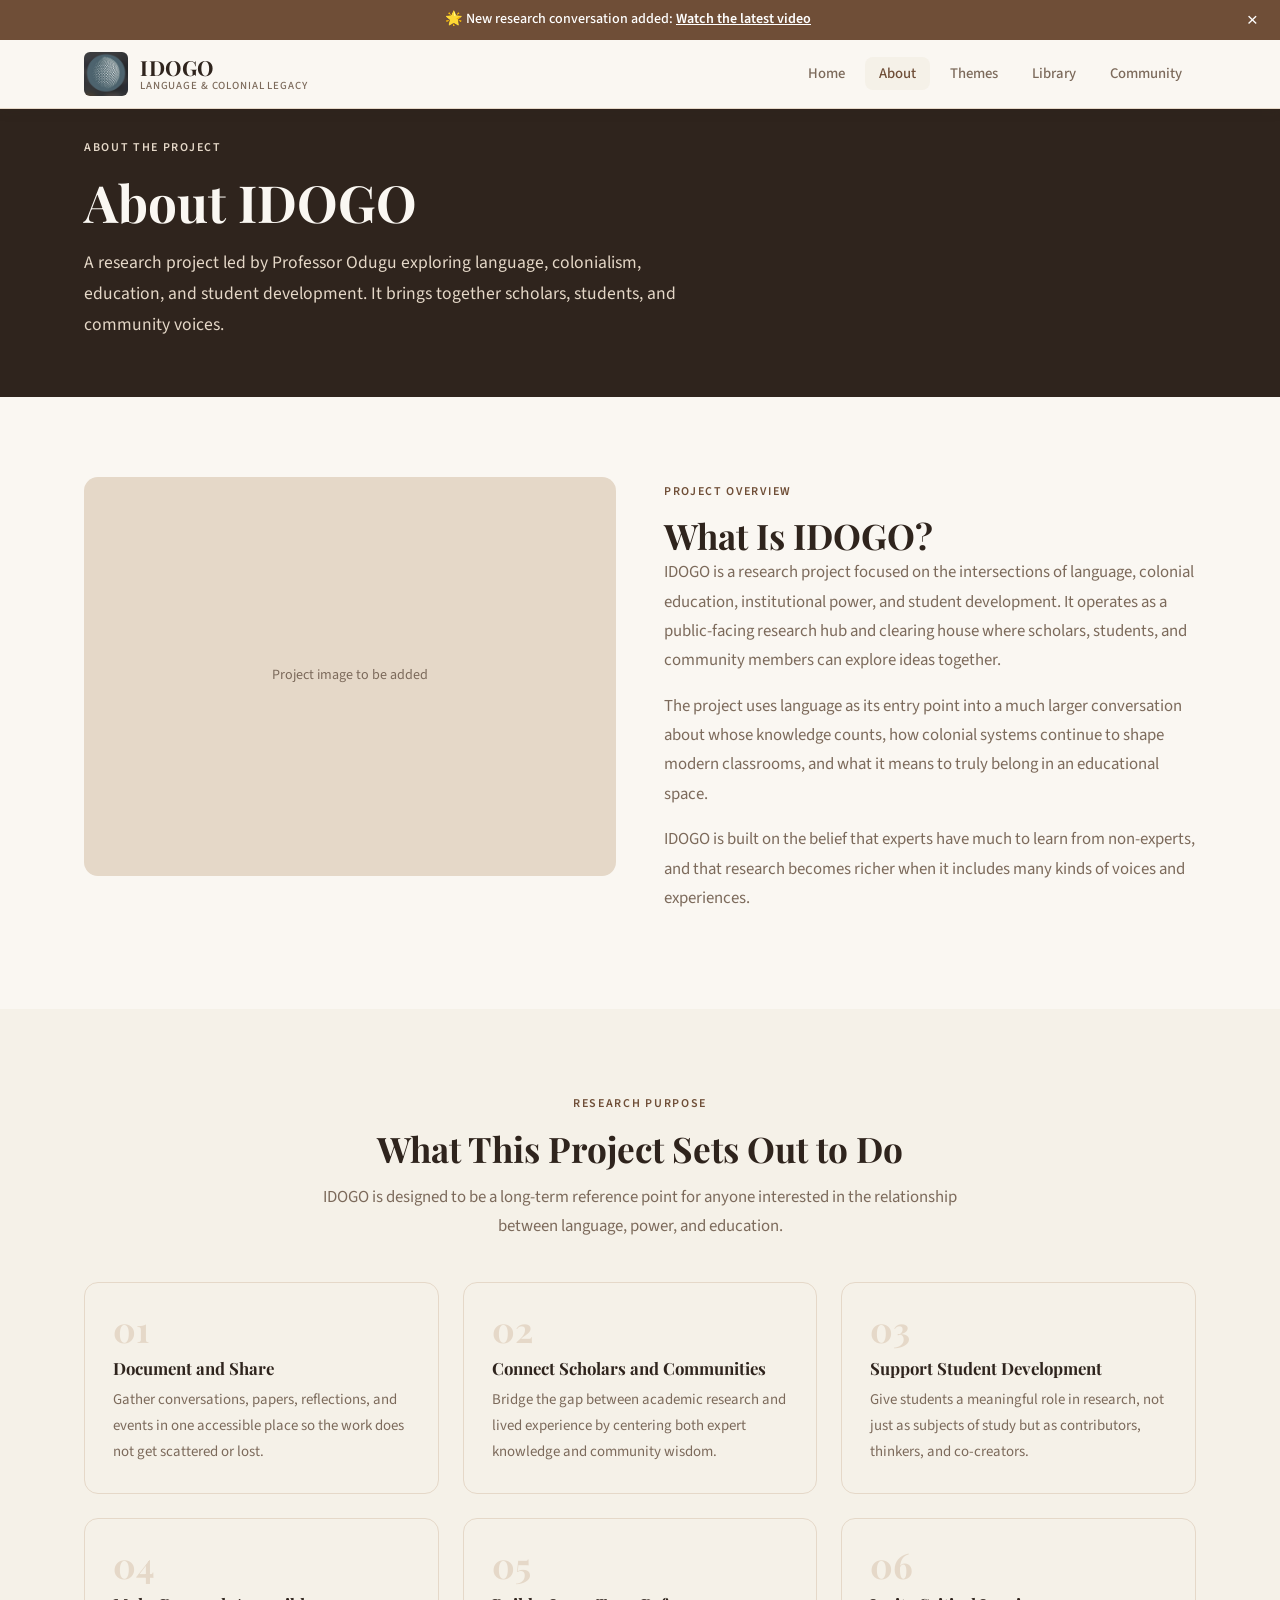
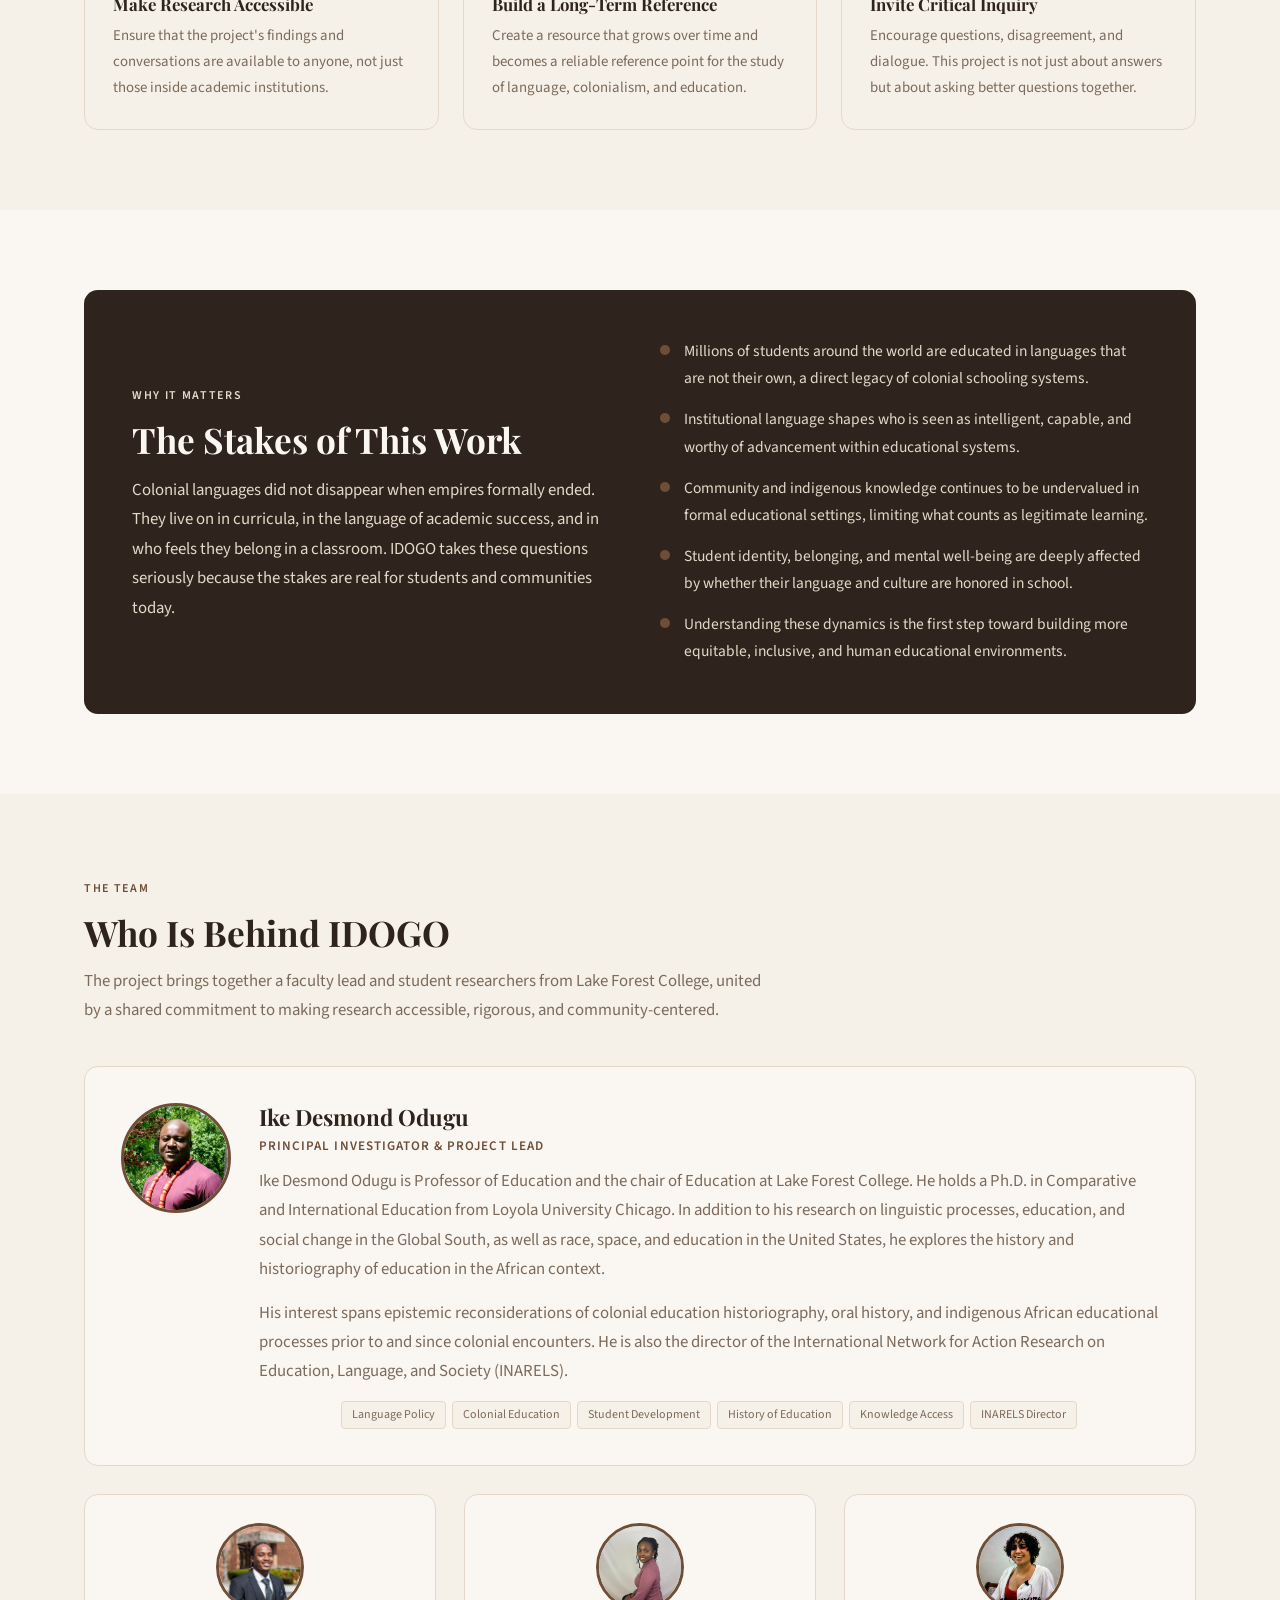
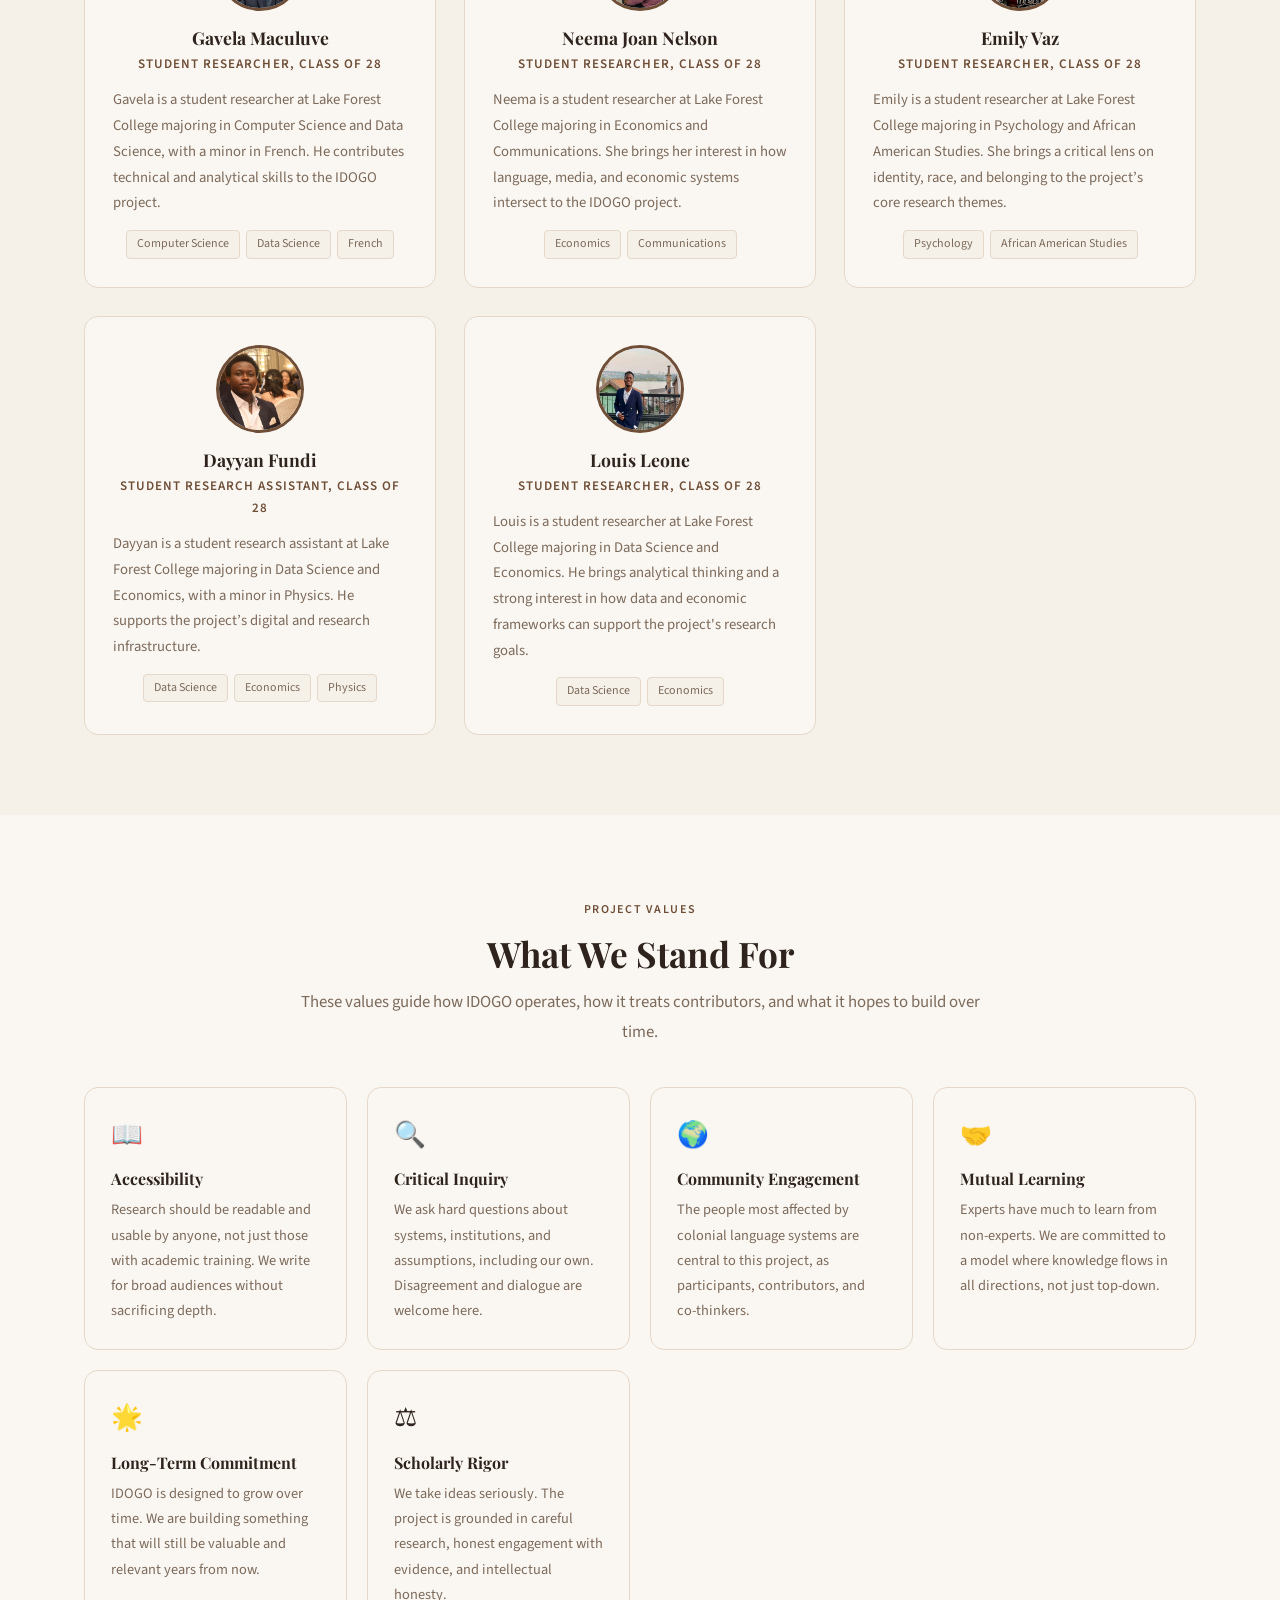
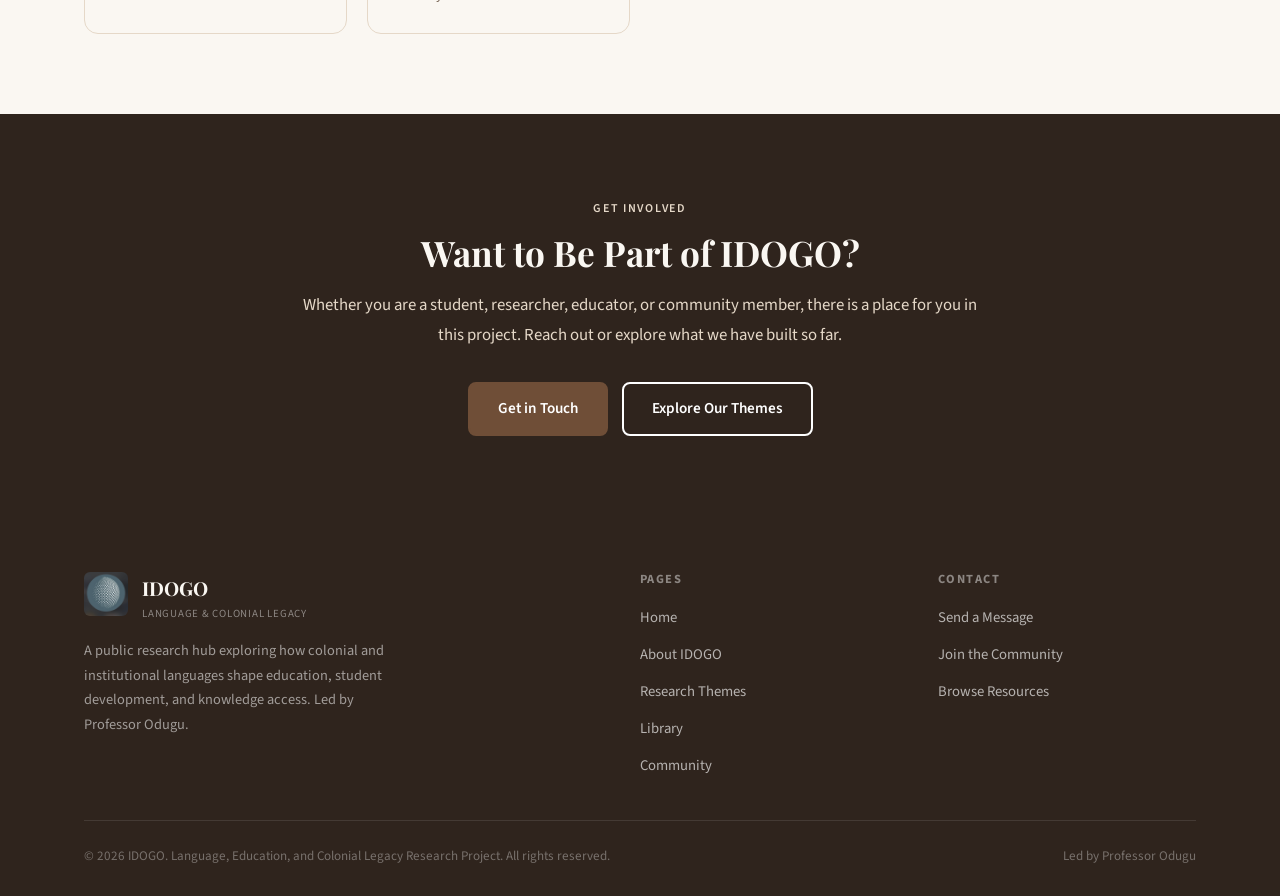
==== commit 978d74a1: "Add files via upload" ====
--- a/about.html
+++ b/about.html
@@ -232,7 +232,7 @@
       <div class="nav-inner">
 
         <a href="index.html" class="nav-logo">
-          <div class="logo-placeholder">Logo</div>
+          <img src="assets/images/logo.png" alt="IDOGO Logo" style="width:44px; height:44px; border-radius:6px; object-fit:cover;" />
           <div class="nav-brand-text">
             <span class="nav-brand-name">IDOGO</span>
             <span class="nav-brand-sub">Language &amp; Colonial Legacy</span>
@@ -588,7 +588,7 @@
 
         <div>
           <div class="footer-brand">
-            <div class="footer-logo-placeholder">Logo</div>
+            <img src="assets/images/logo.png" alt="IDOGO Logo" style="width:44px; height:44px; border-radius:6px; object-fit:cover;" />
             <div class="footer-brand-text">
               <span class="footer-name">IDOGO</span>
               <span class="footer-sub">Language &amp; Colonial Legacy</span>
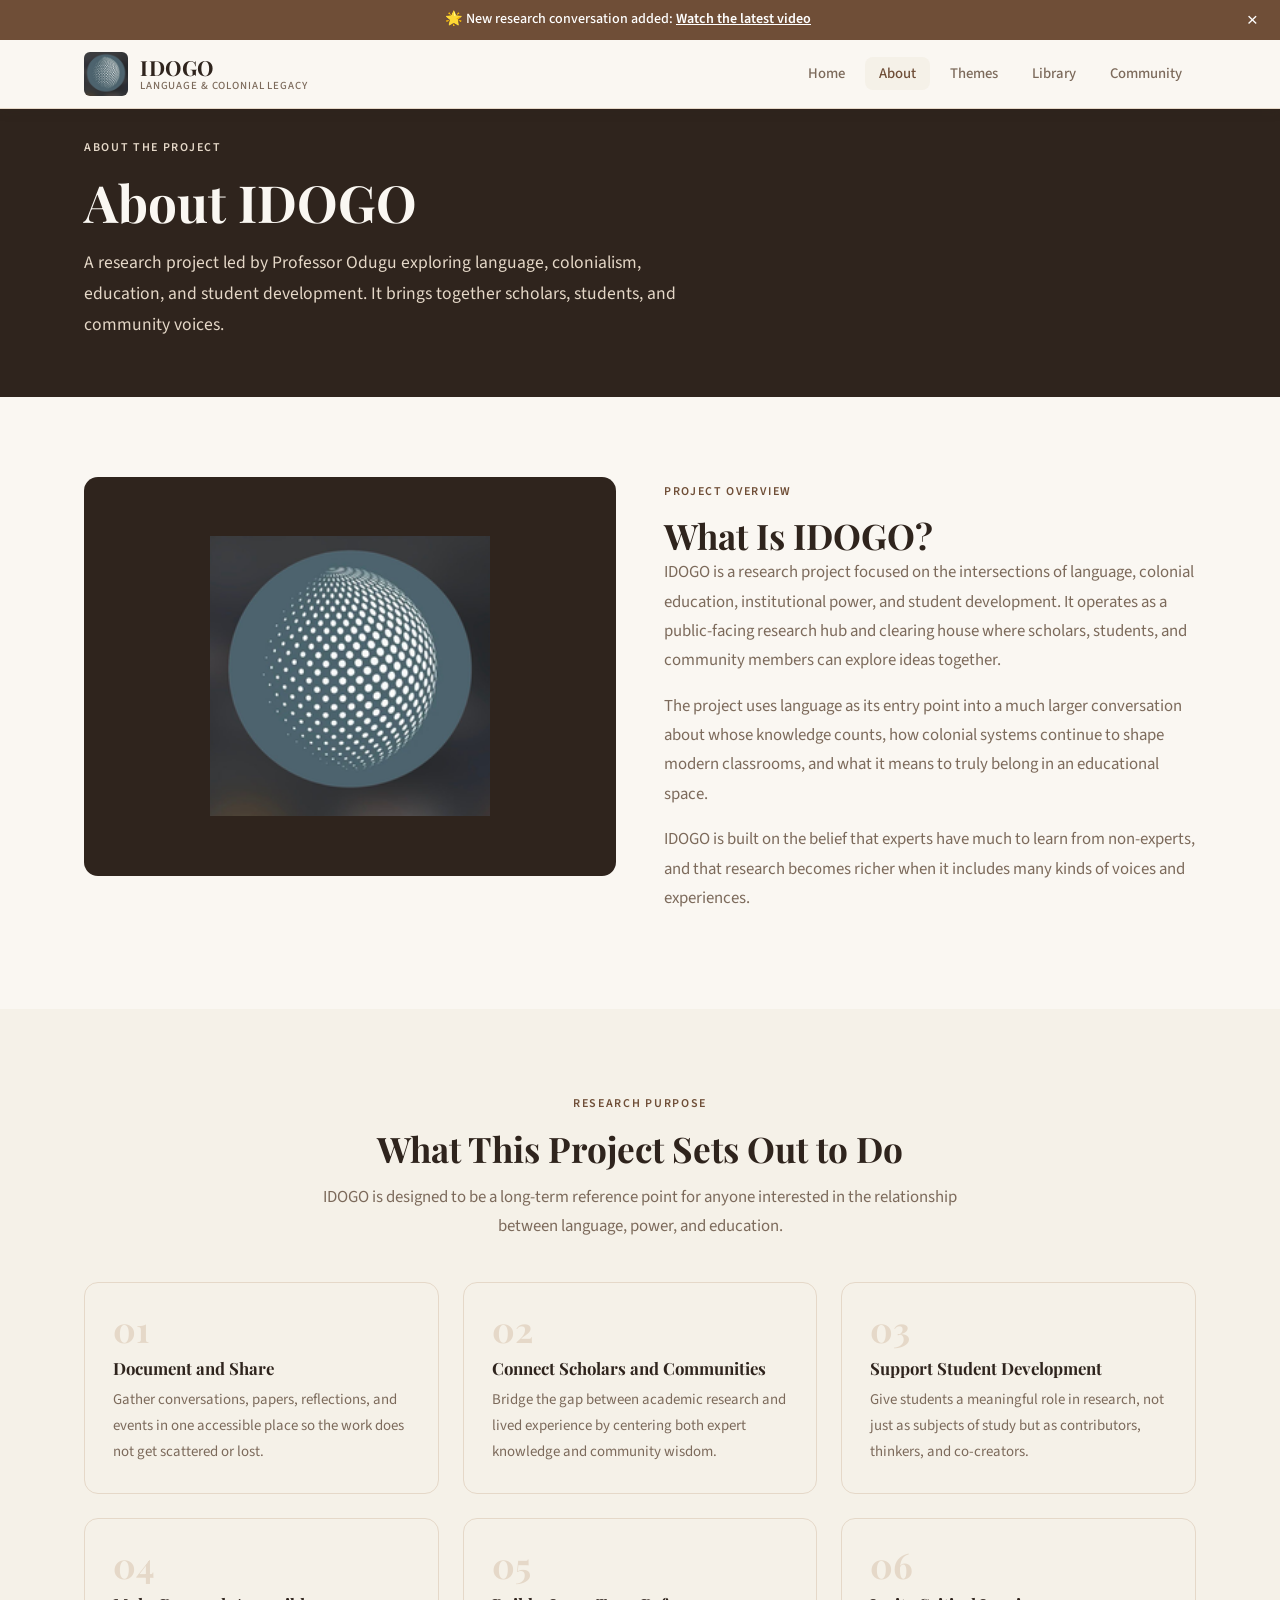
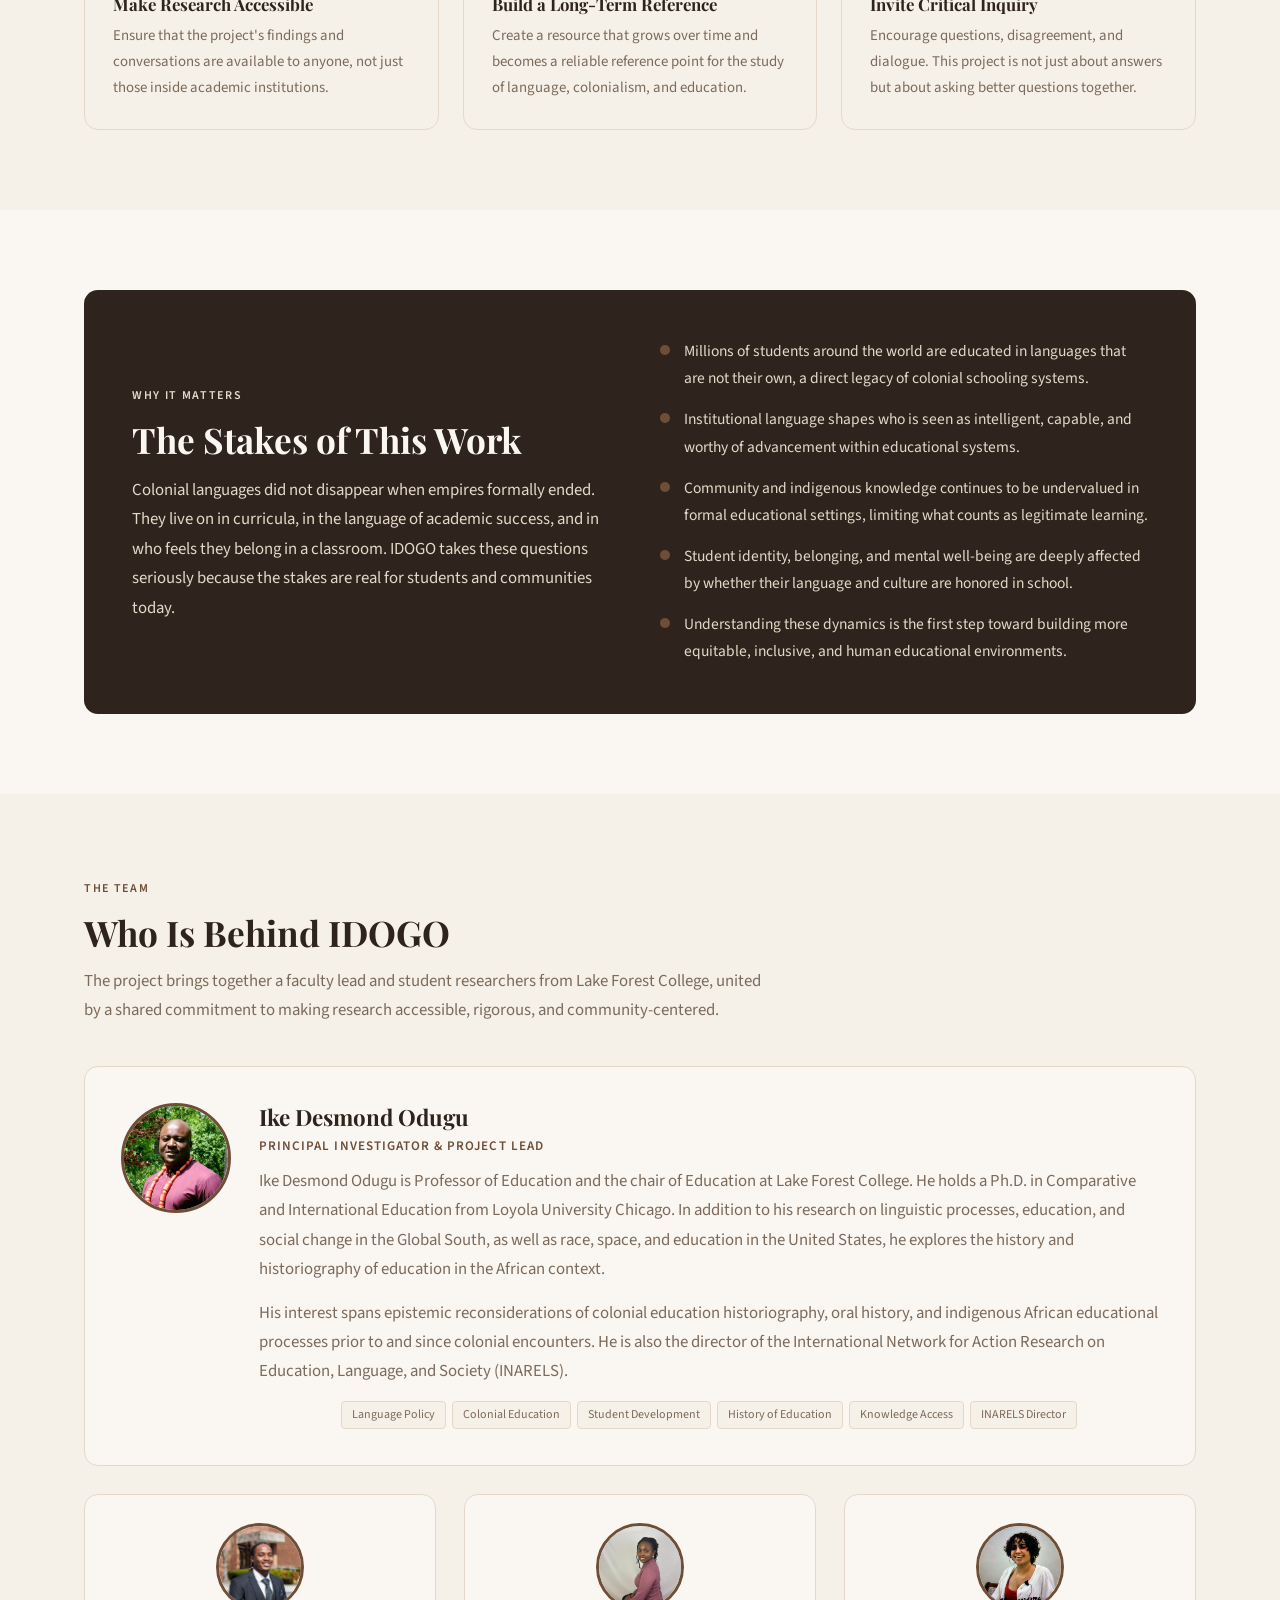
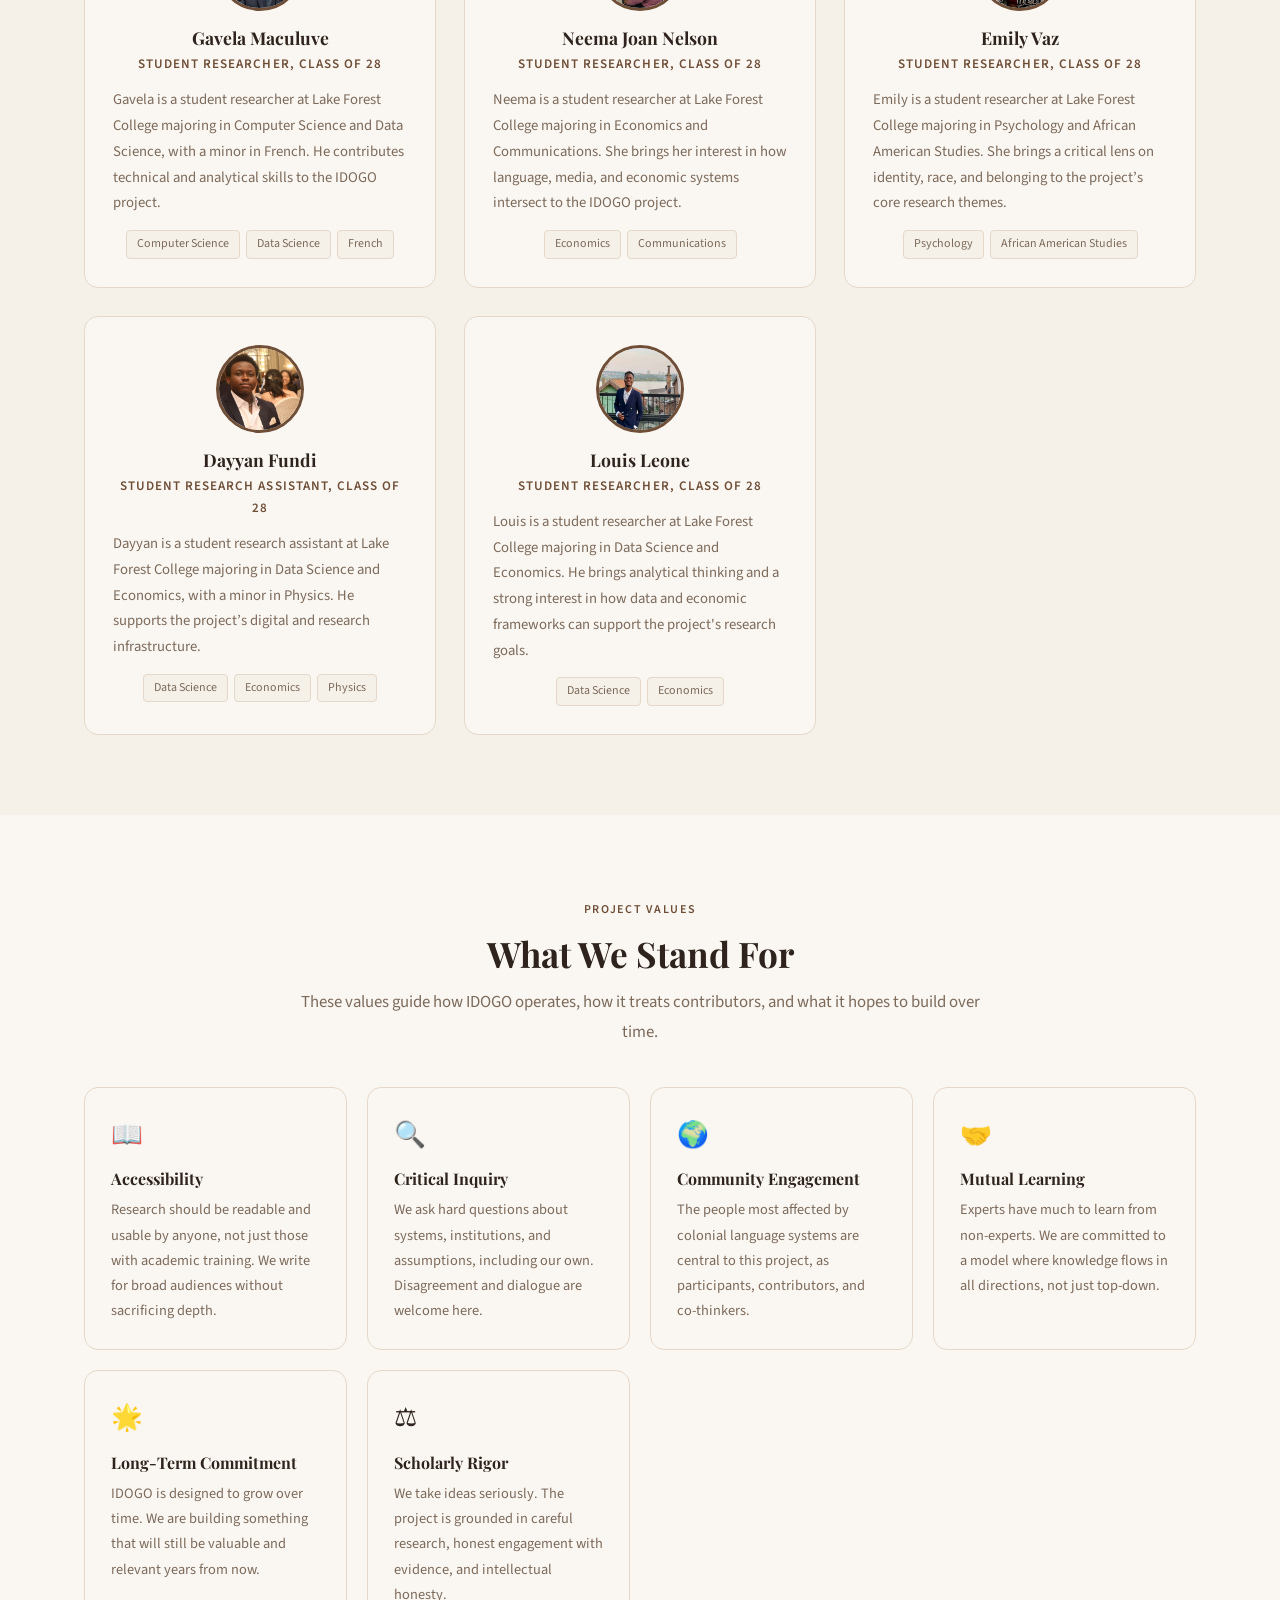
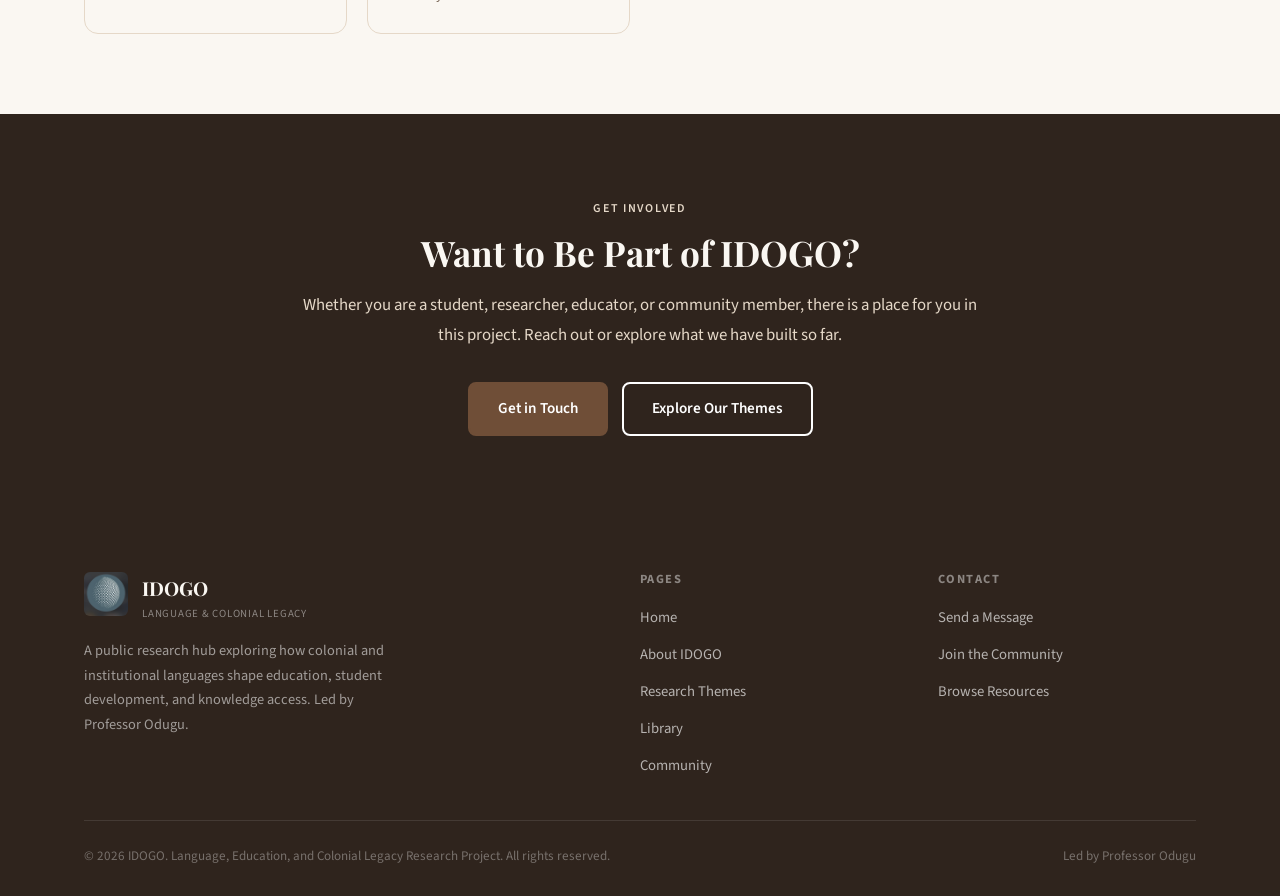
==== commit 77b55f17: "Add files via upload" ====
--- a/about.html
+++ b/about.html
@@ -283,8 +283,12 @@
     <div class="container">
       <div class="project-overview-grid">
 
-        <div class="overview-image">
-          Project image to be added
+        <div class="overview-image" style="background-color:var(--heading); display:flex; align-items:center; justify-content:center;">
+          <img
+            src="assets/images/logo.png"
+            alt="IDOGO Project Logo"
+            style="width:70%; max-width:280px; height:auto; display:block;"
+          />
         </div>
 
         <div class="overview-text">
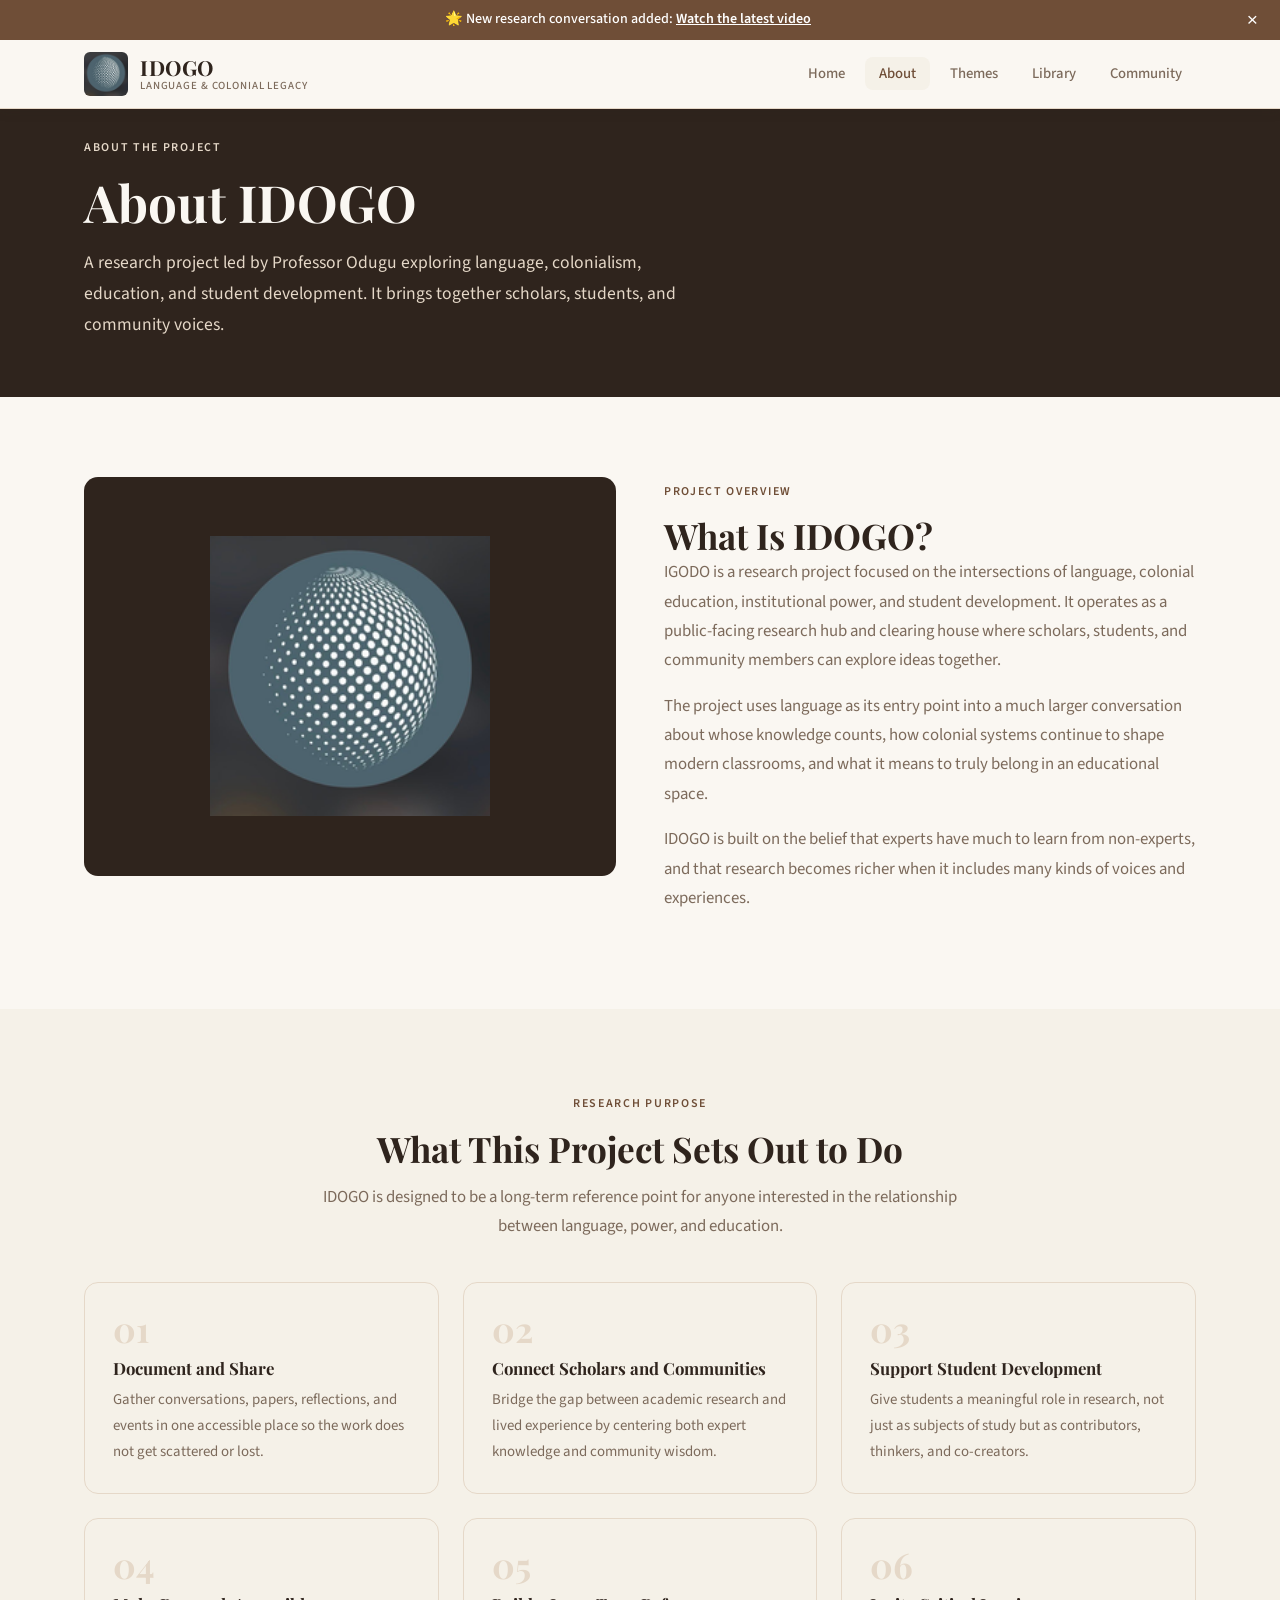
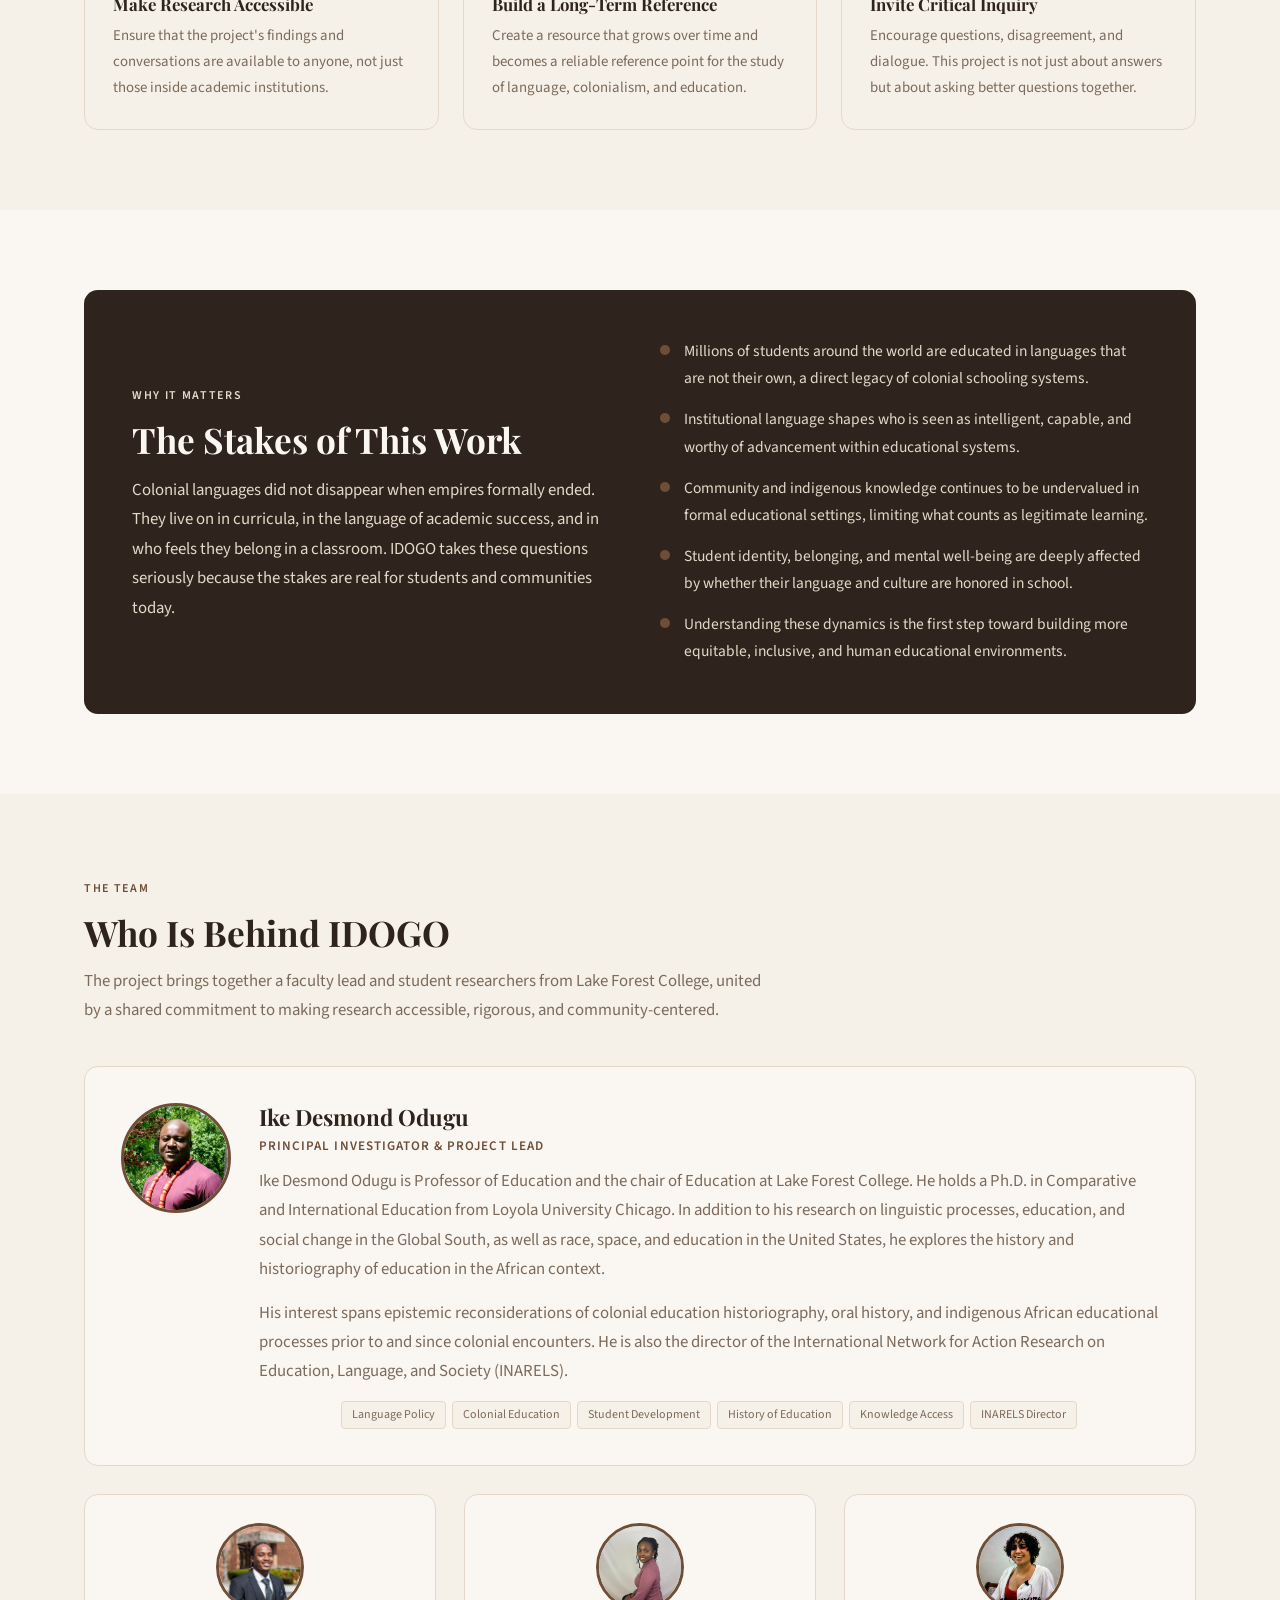
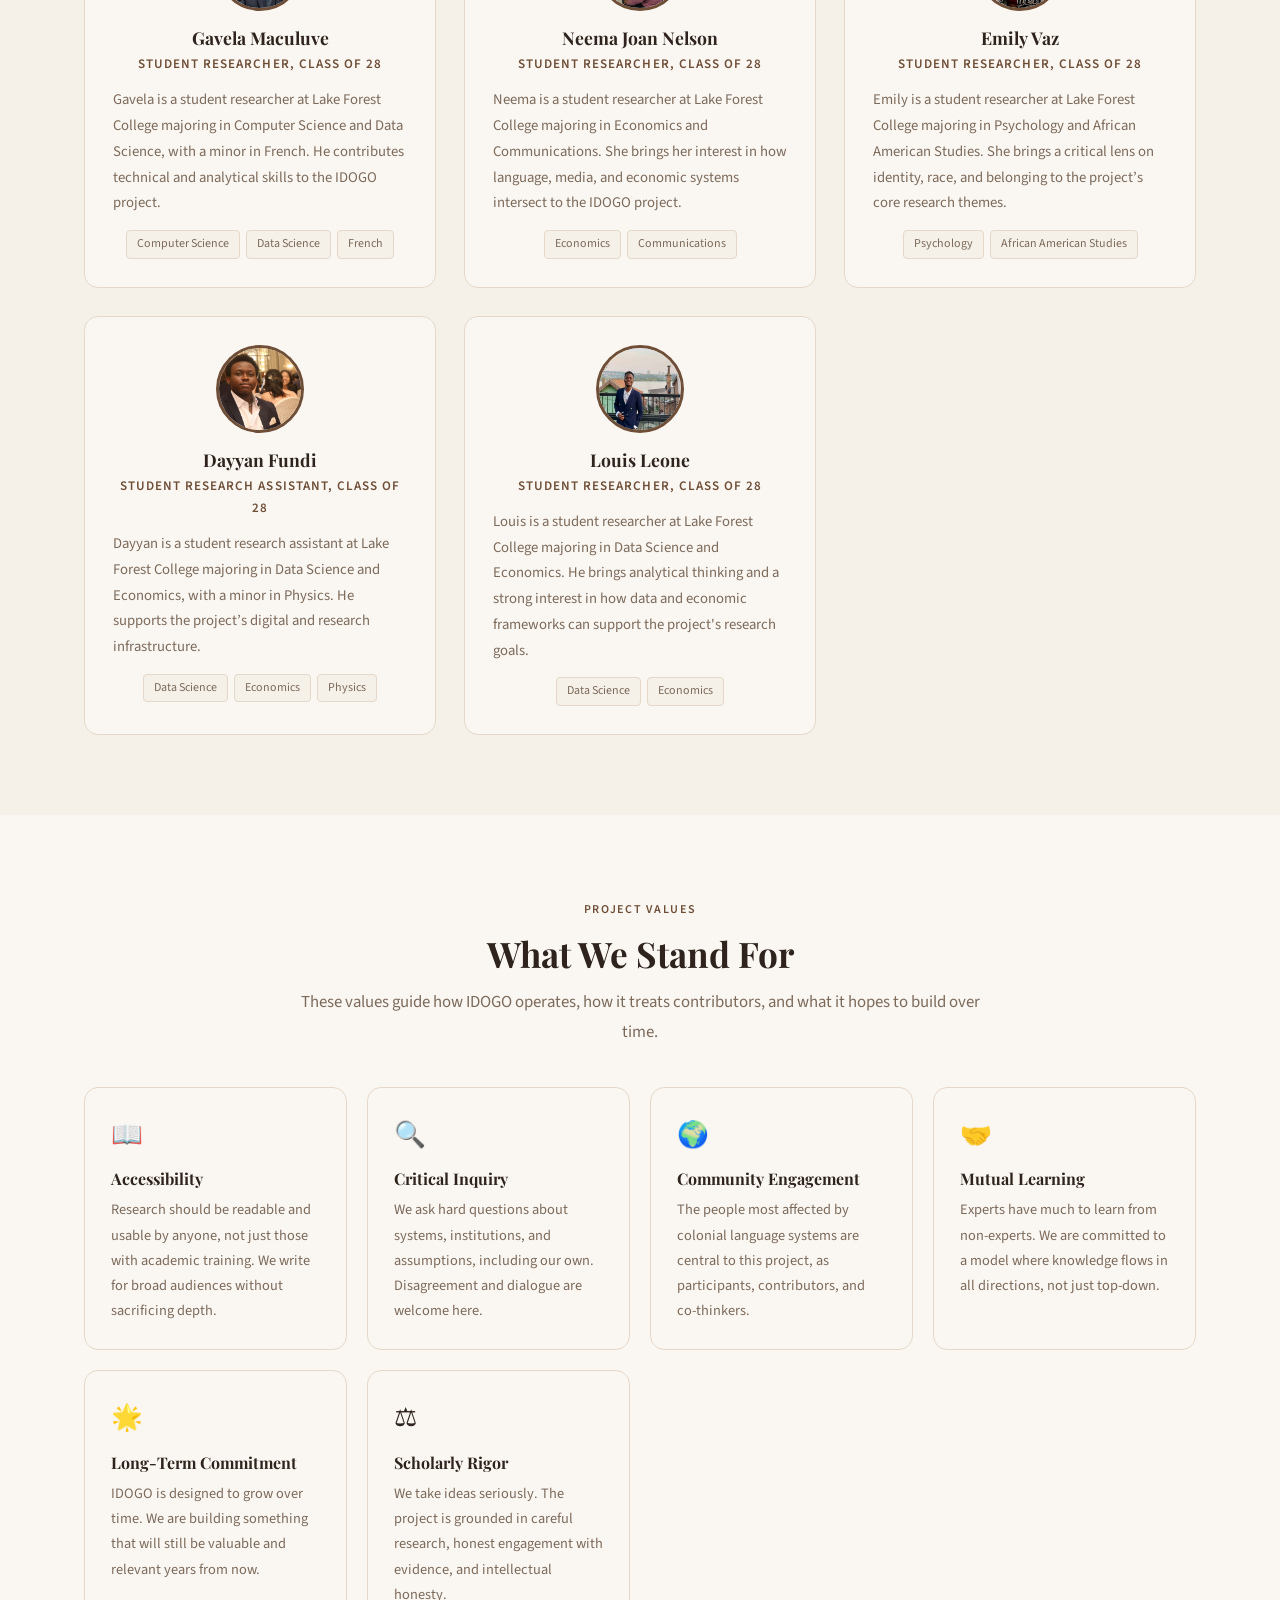
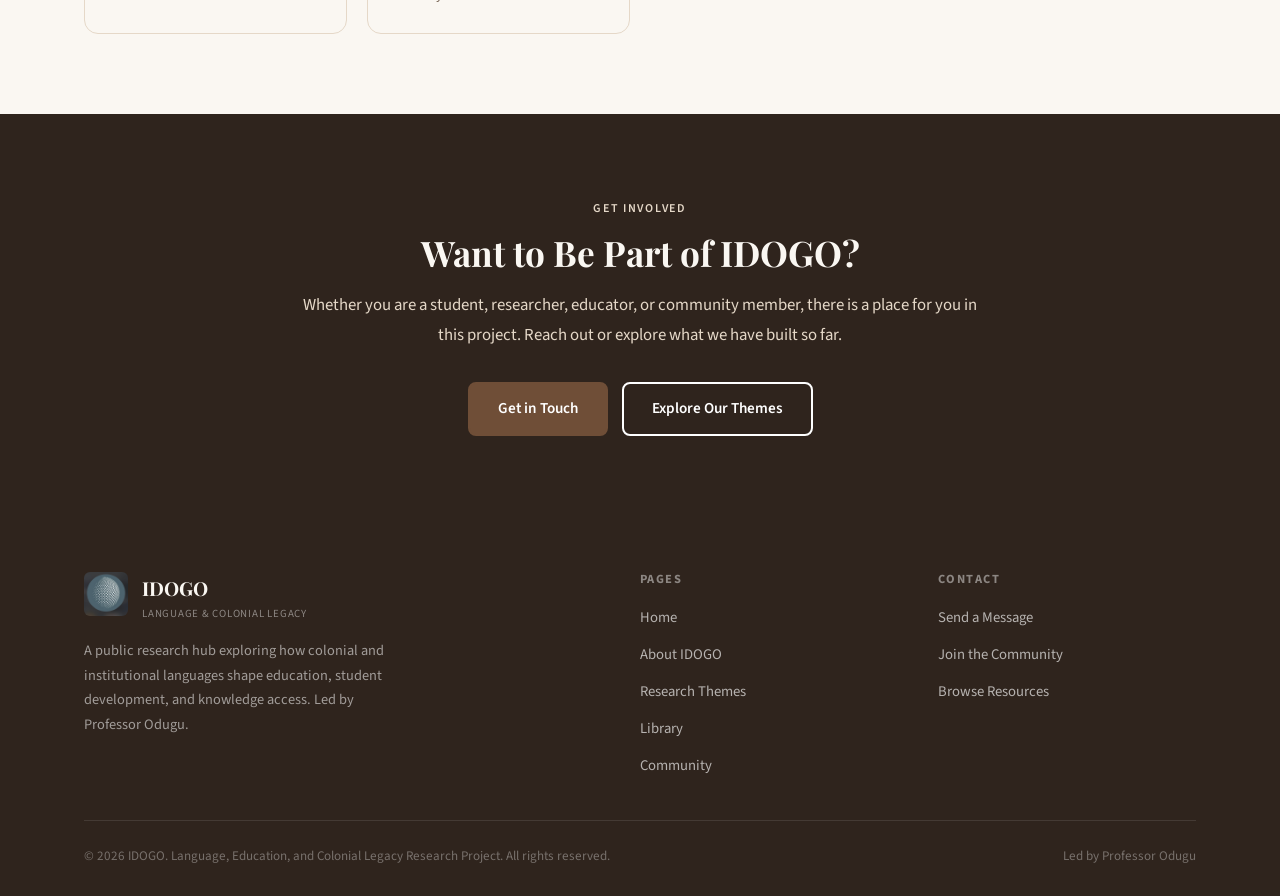
==== commit 67a36530: "Update about.html" ====
--- a/about.html
+++ b/about.html
@@ -3,8 +3,8 @@
 <head>
   <meta charset="UTF-8" />
   <meta name="viewport" content="width=device-width, initial-scale=1.0" />
-  <meta name="description" content="About IDOGO — Learn about the project, the team, and the values guiding this research on language, education, and colonial legacy." />
-  <title>About IDOGO — Language, Education, and Colonial Legacy</title>
+  <meta name="description" content="About IGODO — Learn about the project, the team, and the values guiding this research on language, education, and colonial legacy." />
+  <title>About IGODO — Language, Education, and Colonial Legacy</title>
   <link rel="stylesheet" href="style.css" />
   <style>
     /* ── About-page-specific styles ── */
@@ -232,7 +232,7 @@
       <div class="nav-inner">
 
         <a href="index.html" class="nav-logo">
-          <img src="assets/images/logo.png" alt="IDOGO Logo" style="width:44px; height:44px; border-radius:6px; object-fit:cover;" />
+          <img src="assets/images/logo.png" alt="IGODO Logo" style="width:44px; height:44px; border-radius:6px; object-fit:cover;" />
           <div class="nav-brand-text">
             <span class="nav-brand-name">IDOGO</span>
             <span class="nav-brand-sub">Language &amp; Colonial Legacy</span>
@@ -286,7 +286,7 @@
         <div class="overview-image" style="background-color:var(--heading); display:flex; align-items:center; justify-content:center;">
           <img
             src="assets/images/logo.png"
-            alt="IDOGO Project Logo"
+            alt="IGODO Project Logo"
             style="width:70%; max-width:280px; height:auto; display:block;"
           />
         </div>
@@ -294,7 +294,7 @@
         <div class="overview-text">
           <span class="section-label">Project Overview</span>
           <h2>What Is IDOGO?</h2>
-          <p>IDOGO is a research project focused on the intersections of language, colonial education, institutional power, and student development. It operates as a public-facing research hub and clearing house where scholars, students, and community members can explore ideas together.</p>
+          <p>IGODO is a research project focused on the intersections of language, colonial education, institutional power, and student development. It operates as a public-facing research hub and clearing house where scholars, students, and community members can explore ideas together.</p>
           <p>The project uses language as its entry point into a much larger conversation about whose knowledge counts, how colonial systems continue to shape modern classrooms, and what it means to truly belong in an educational space.</p>
           <p>IDOGO is built on the belief that experts have much to learn from non-experts, and that research becomes richer when it includes many kinds of voices and experiences.</p>
         </div>
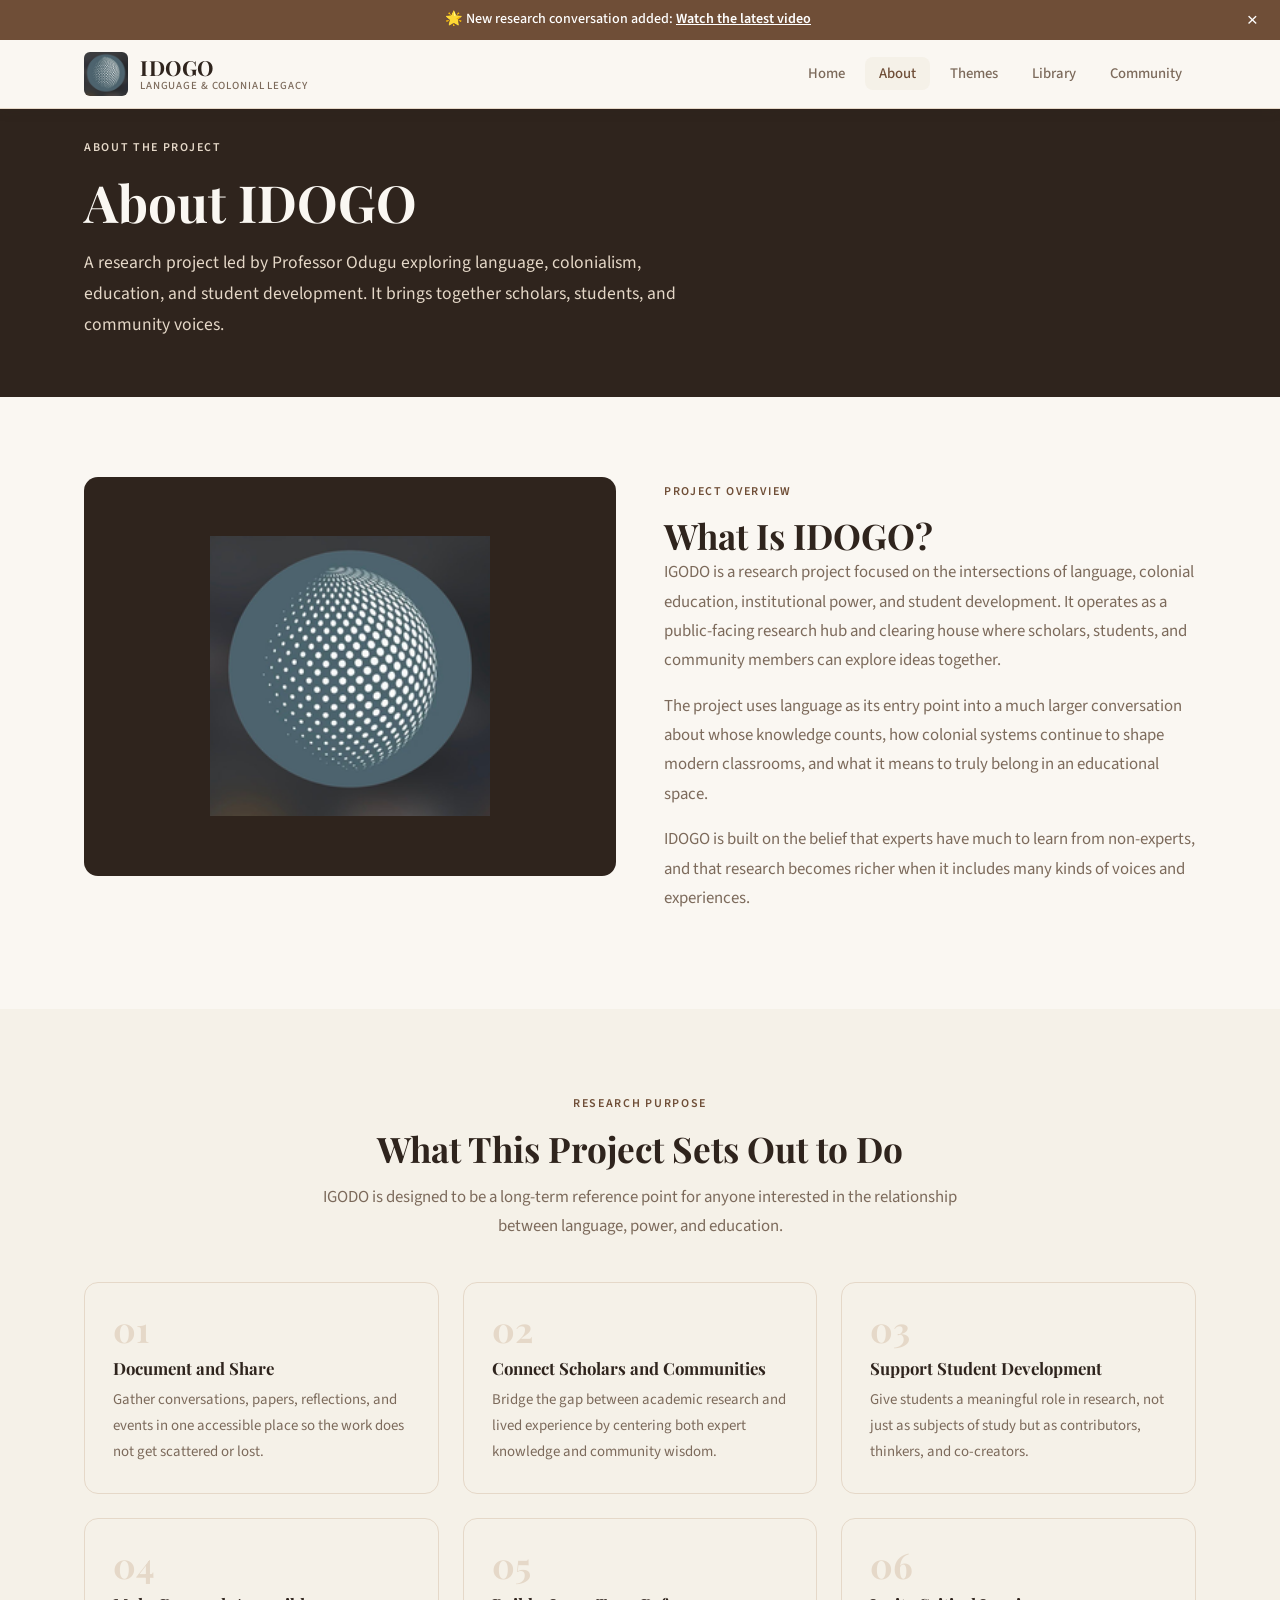
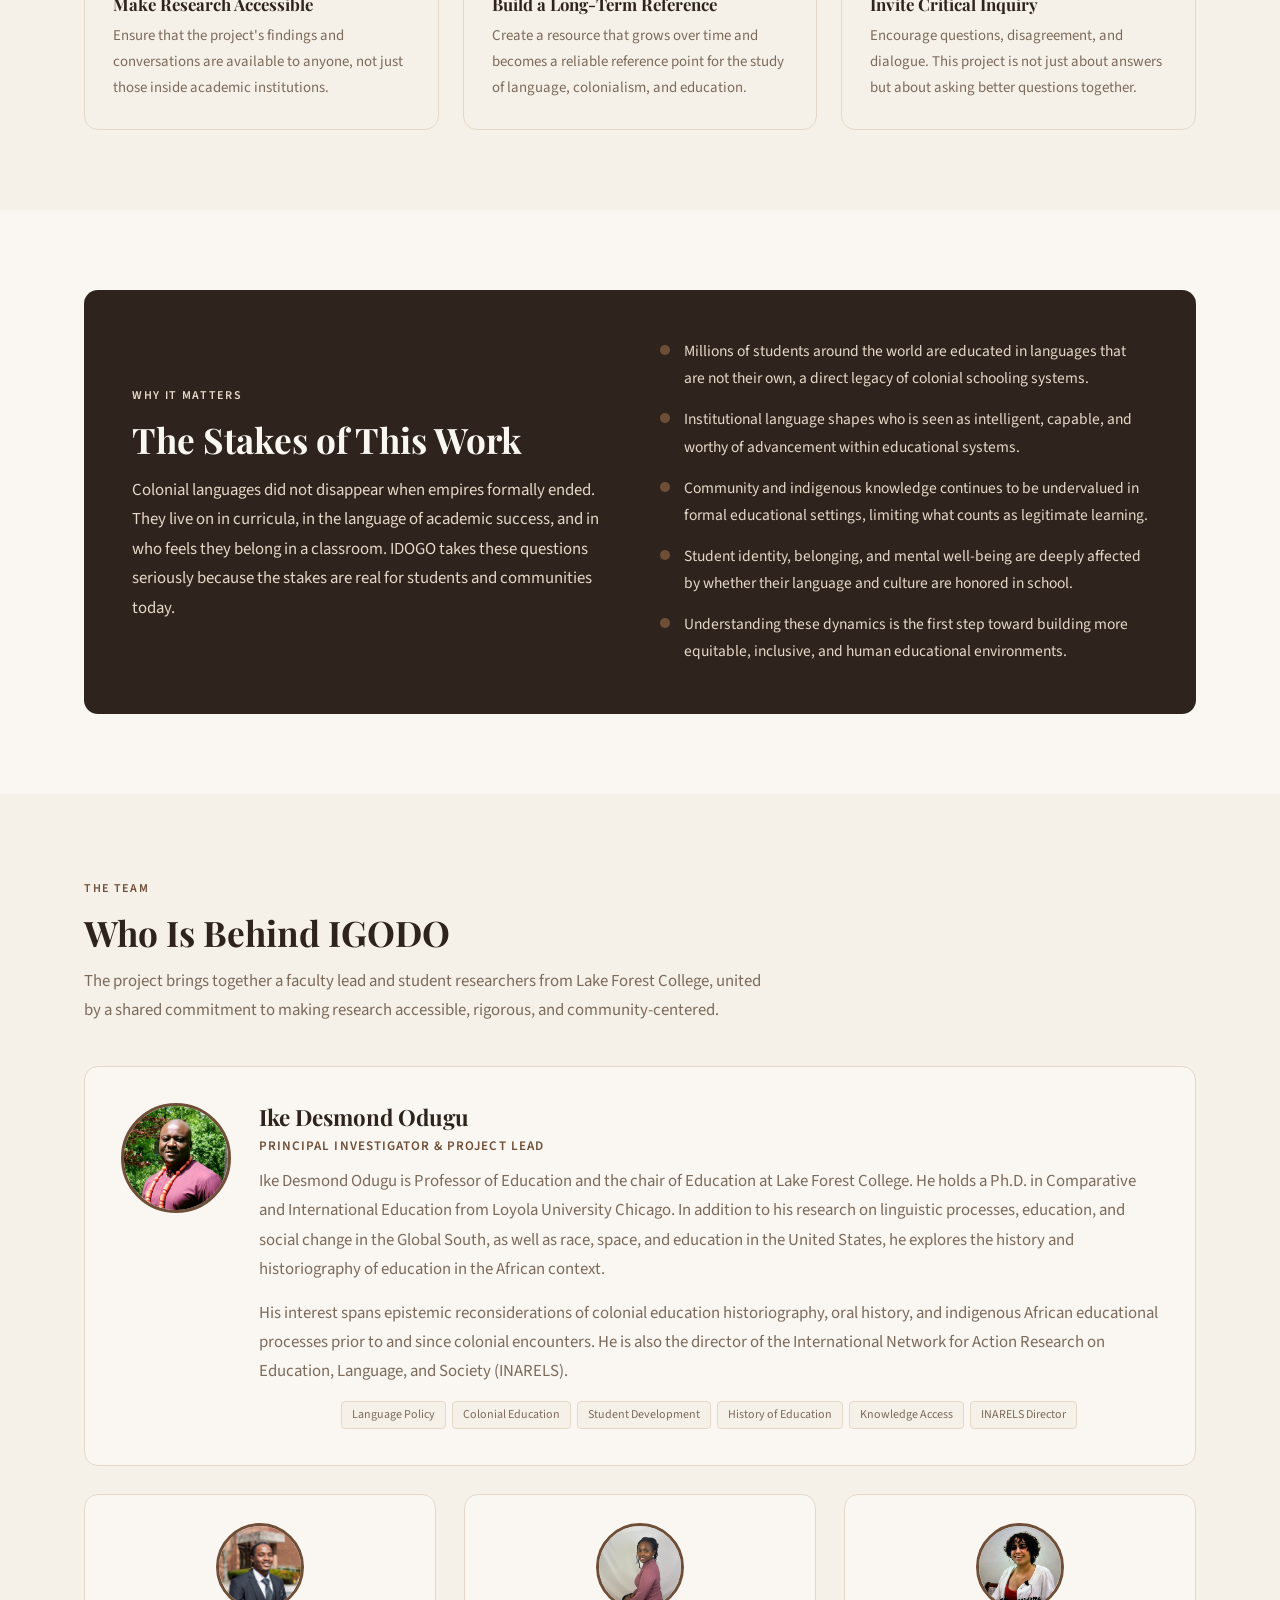
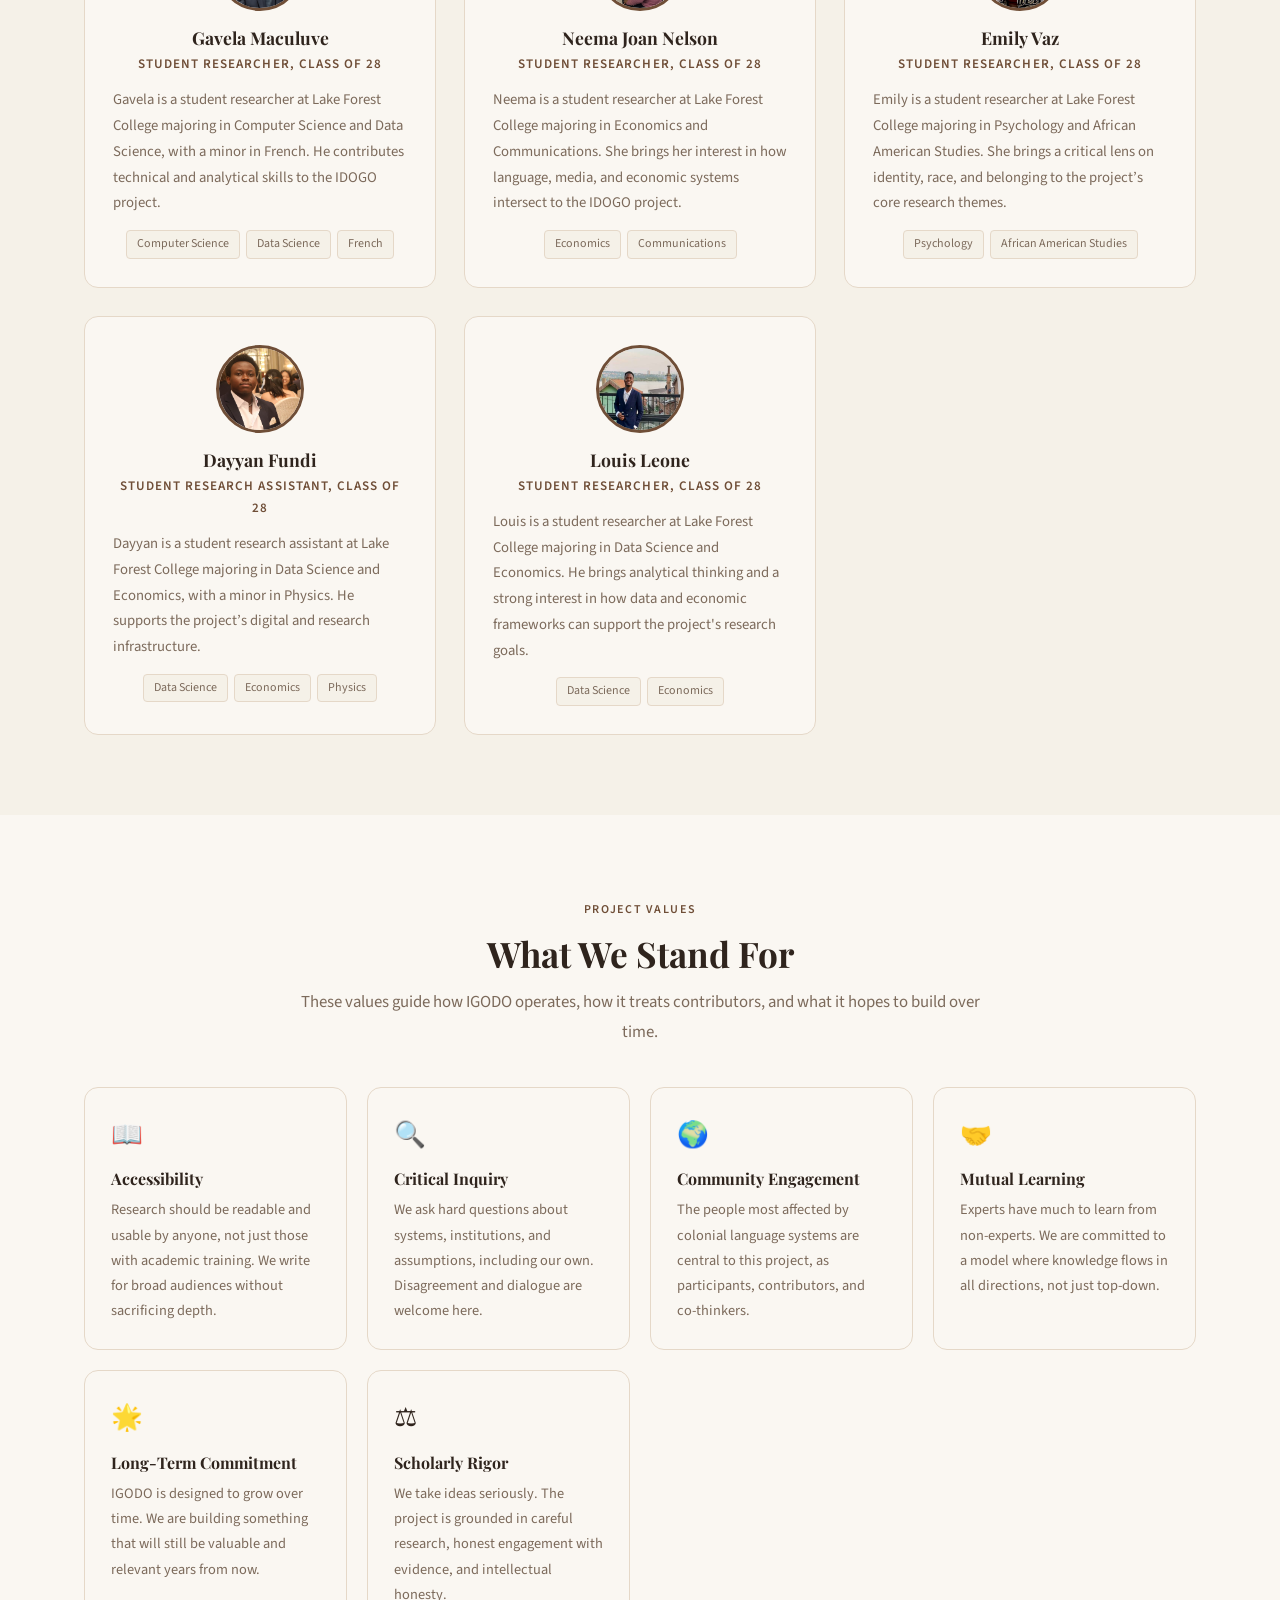
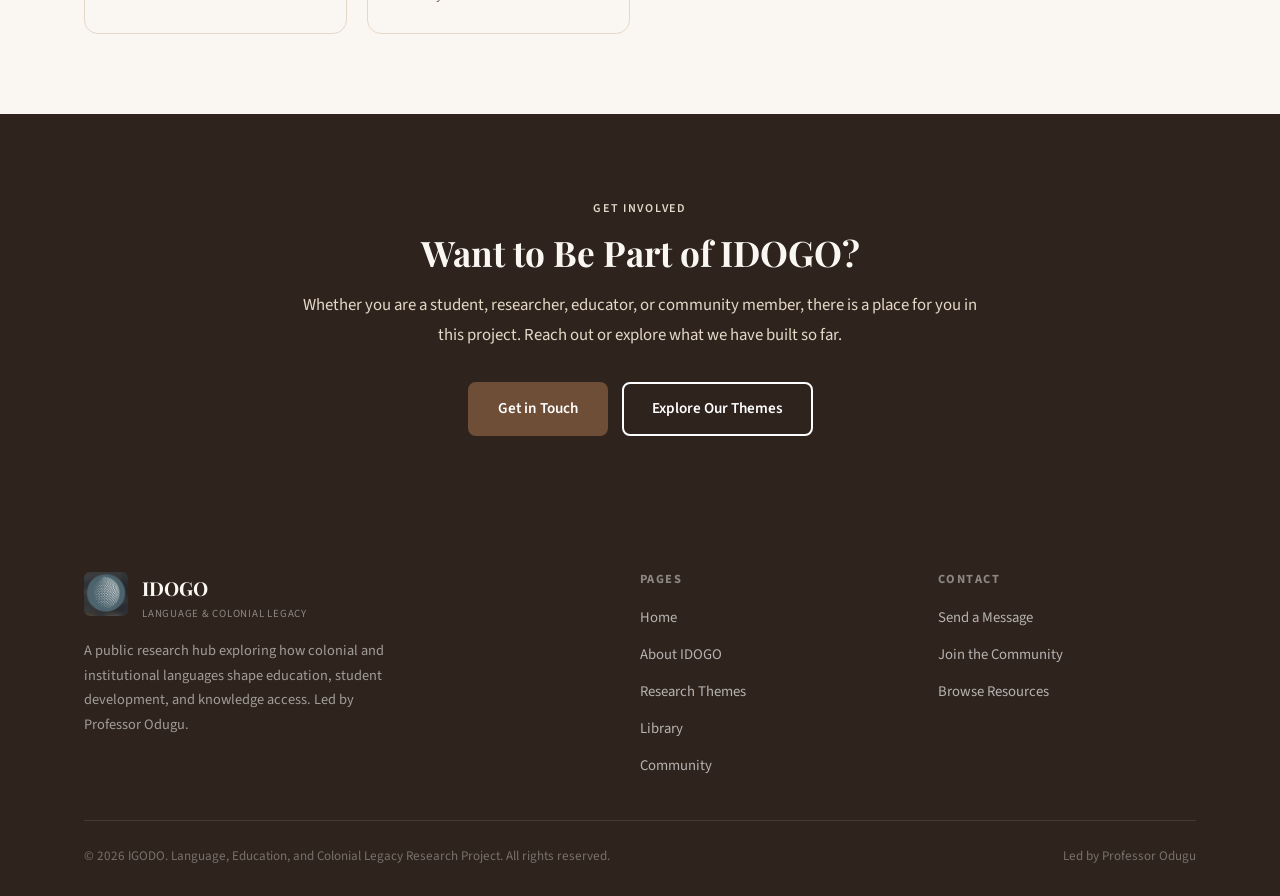
==== commit 4ae0993c: "Rename IDOGO to IGODO throughout about.html" ====
--- a/about.html
+++ b/about.html
@@ -311,7 +311,7 @@
       <div class="section-header text-center">
         <span class="section-label">Research Purpose</span>
         <h2>What This Project Sets Out to Do</h2>
-        <p>IDOGO is designed to be a long-term reference point for anyone interested in the relationship between language, power, and education.</p>
+        <p>IGODO is designed to be a long-term reference point for anyone interested in the relationship between language, power, and education.</p>
       </div>
 
       <div class="why-matters-grid">
@@ -410,7 +410,7 @@
 
       <div class="section-header">
         <span class="section-label">The Team</span>
-        <h2>Who Is Behind IDOGO</h2>
+        <h2>Who Is Behind IGODO</h2>
         <p>The project brings together a faculty lead and student researchers from Lake Forest College, united by a shared commitment to making research accessible, rigorous, and community-centered.</p>
       </div>
 
@@ -522,7 +522,7 @@
       <div class="section-header text-center">
         <span class="section-label">Project Values</span>
         <h2>What We Stand For</h2>
-        <p>These values guide how IDOGO operates, how it treats contributors, and what it hopes to build over time.</p>
+        <p>These values guide how IGODO operates, how it treats contributors, and what it hopes to build over time.</p>
       </div>
 
       <div class="values-grid">
@@ -554,7 +554,7 @@
         <div class="value-card">
           <span class="value-icon">&#127775;</span>
           <h4>Long-Term Commitment</h4>
-          <p>IDOGO is designed to grow over time. We are building something that will still be valuable and relevant years from now.</p>
+          <p>IGODO is designed to grow over time. We are building something that will still be valuable and relevant years from now.</p>
         </div>
 
         <div class="value-card">
@@ -592,7 +592,7 @@
 
         <div>
           <div class="footer-brand">
-            <img src="assets/images/logo.png" alt="IDOGO Logo" style="width:44px; height:44px; border-radius:6px; object-fit:cover;" />
+            <img src="assets/images/logo.png" alt="IGODO Logo" style="width:44px; height:44px; border-radius:6px; object-fit:cover;" />
             <div class="footer-brand-text">
               <span class="footer-name">IDOGO</span>
               <span class="footer-sub">Language &amp; Colonial Legacy</span>
@@ -624,7 +624,7 @@
       </div>
 
       <div class="footer-bottom">
-        <p>&copy; 2026 IDOGO. Language, Education, and Colonial Legacy Research Project. All rights reserved.</p>
+        <p>&copy; 2026 IGODO. Language, Education, and Colonial Legacy Research Project. All rights reserved.</p>
         <p>Led by Professor Odugu</p>
       </div>
 
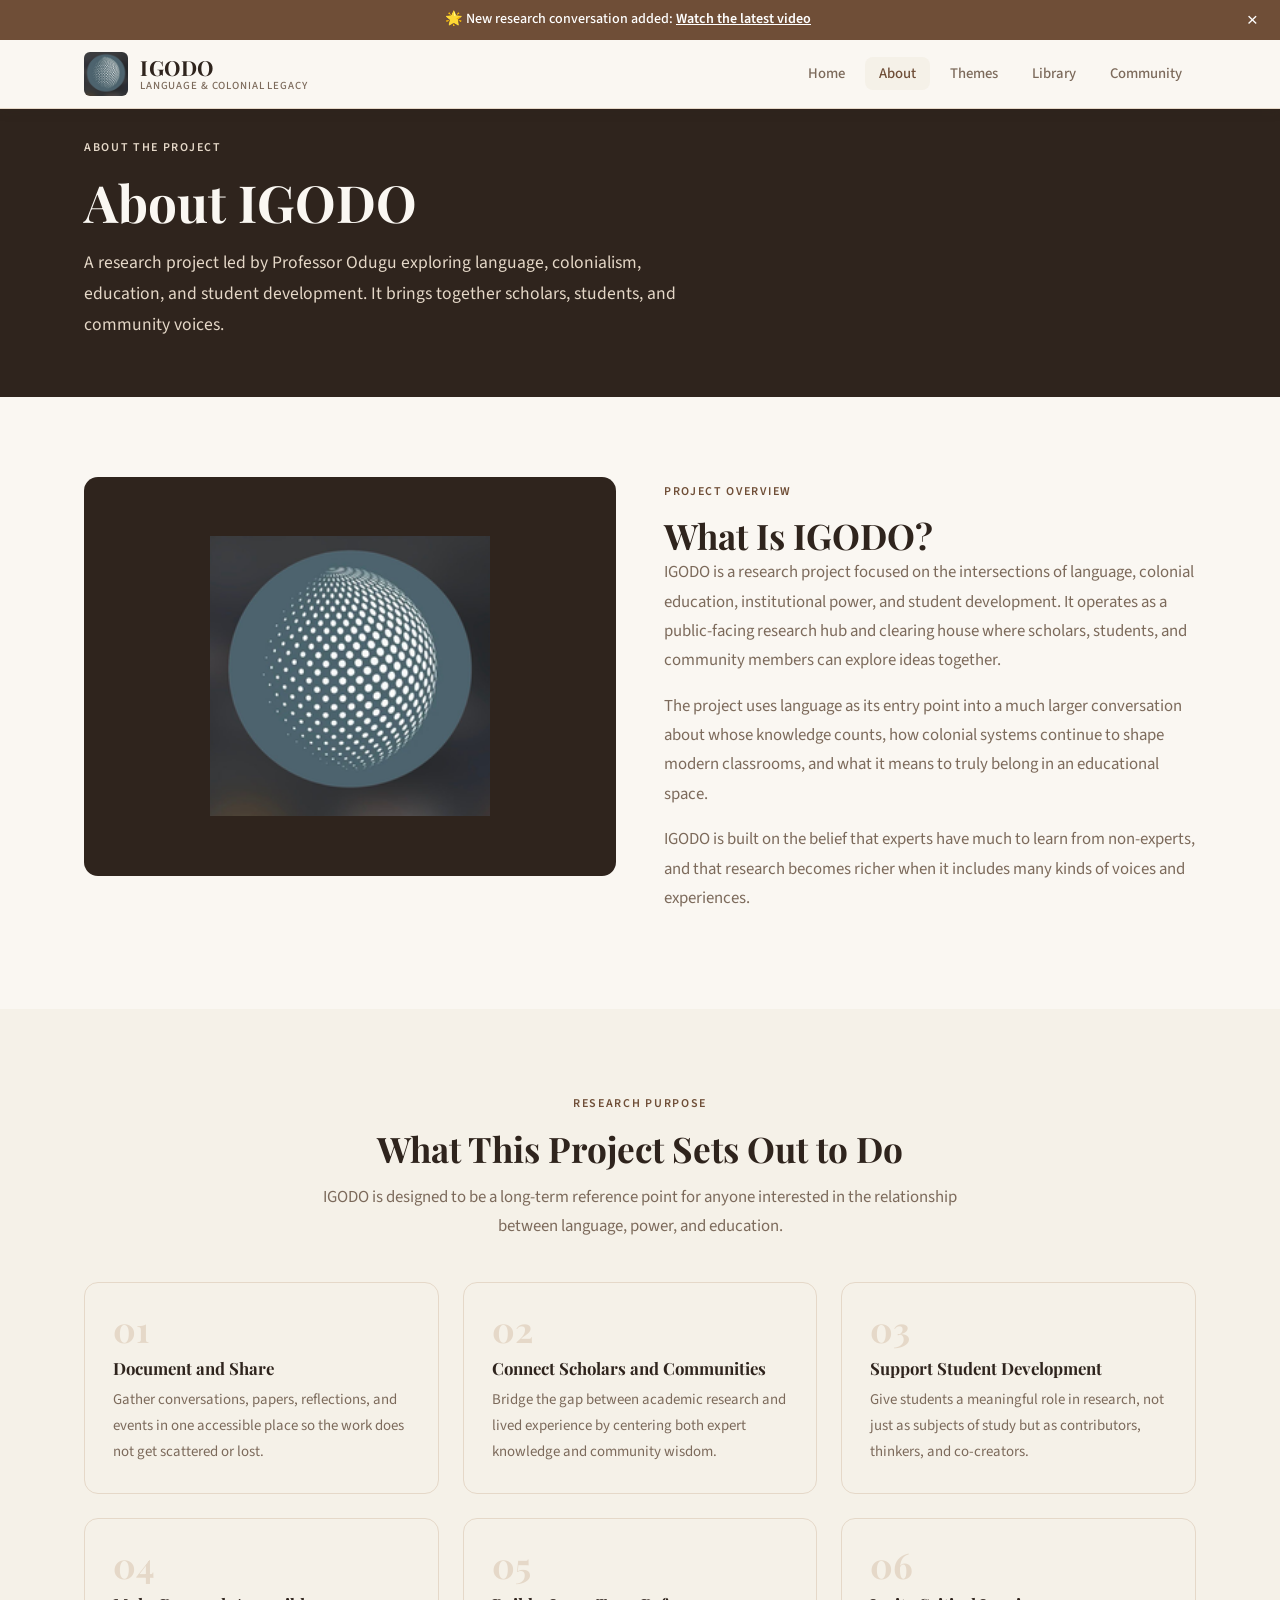
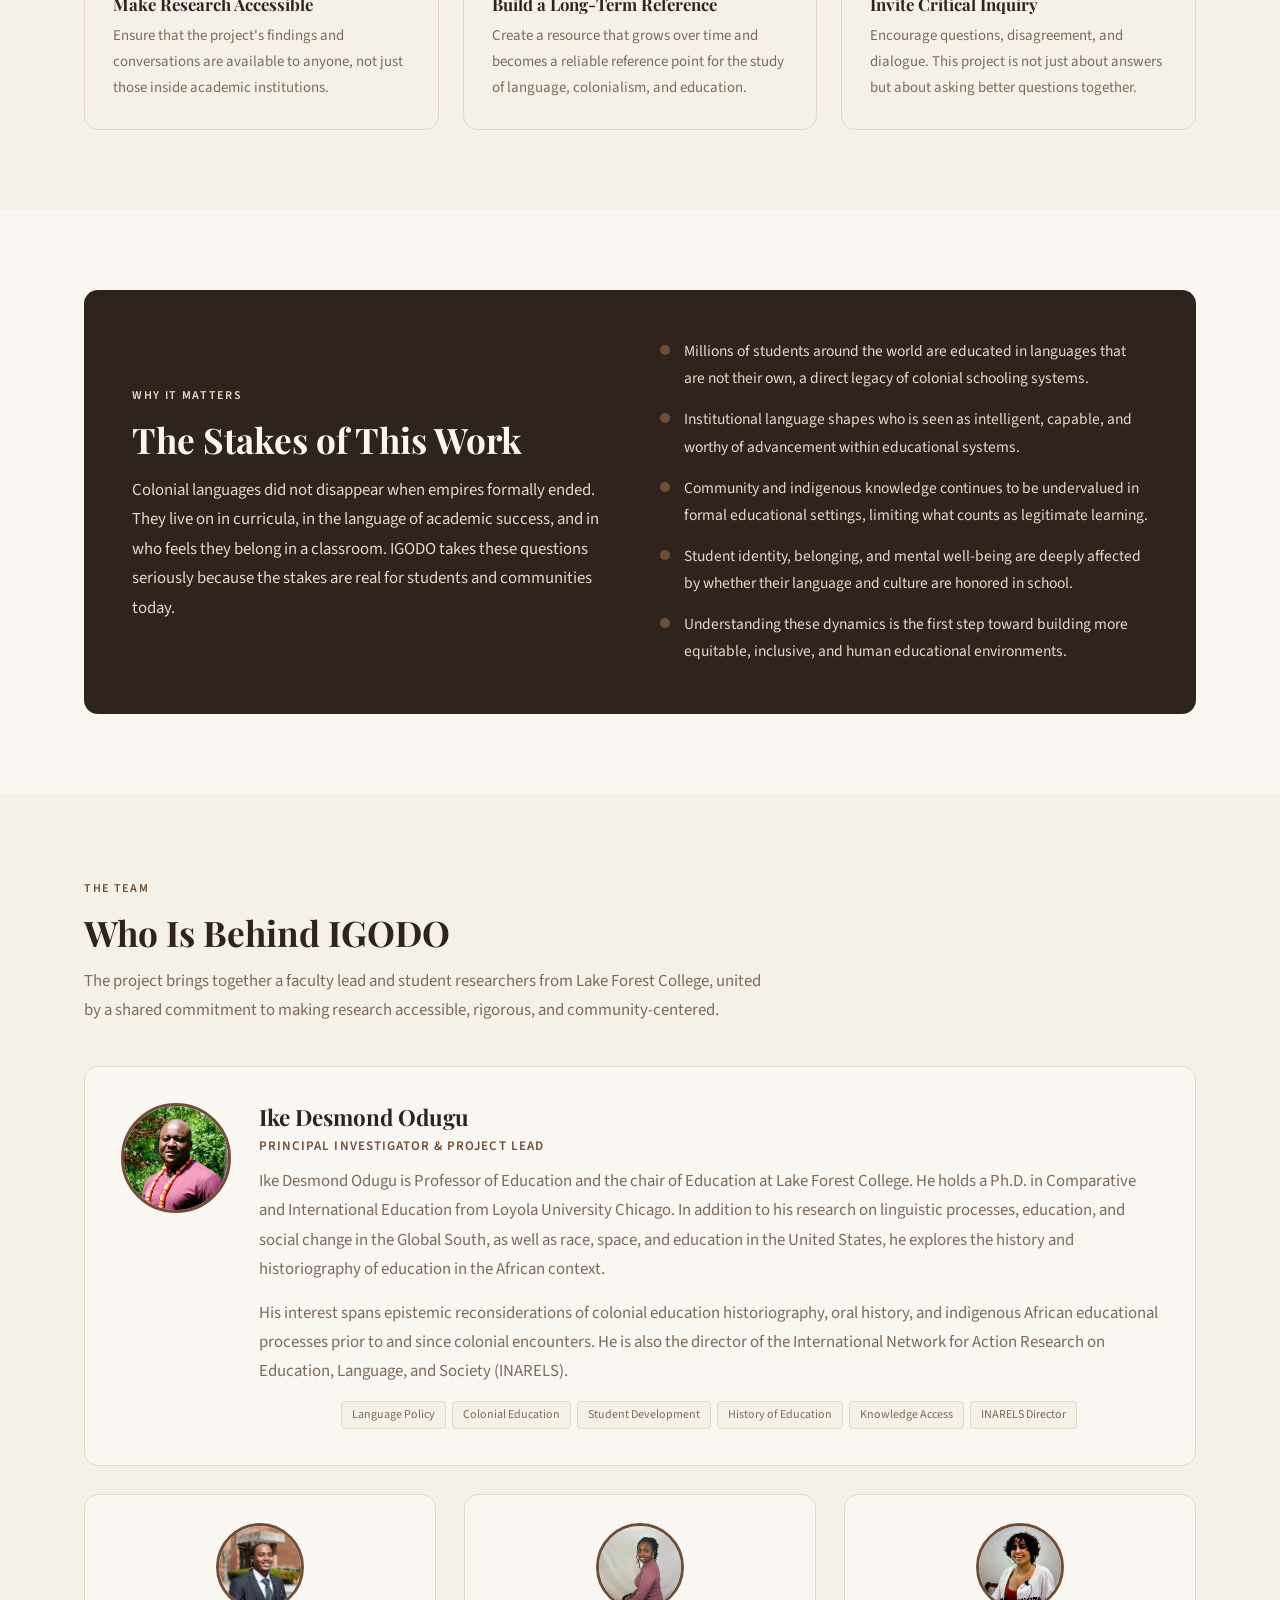
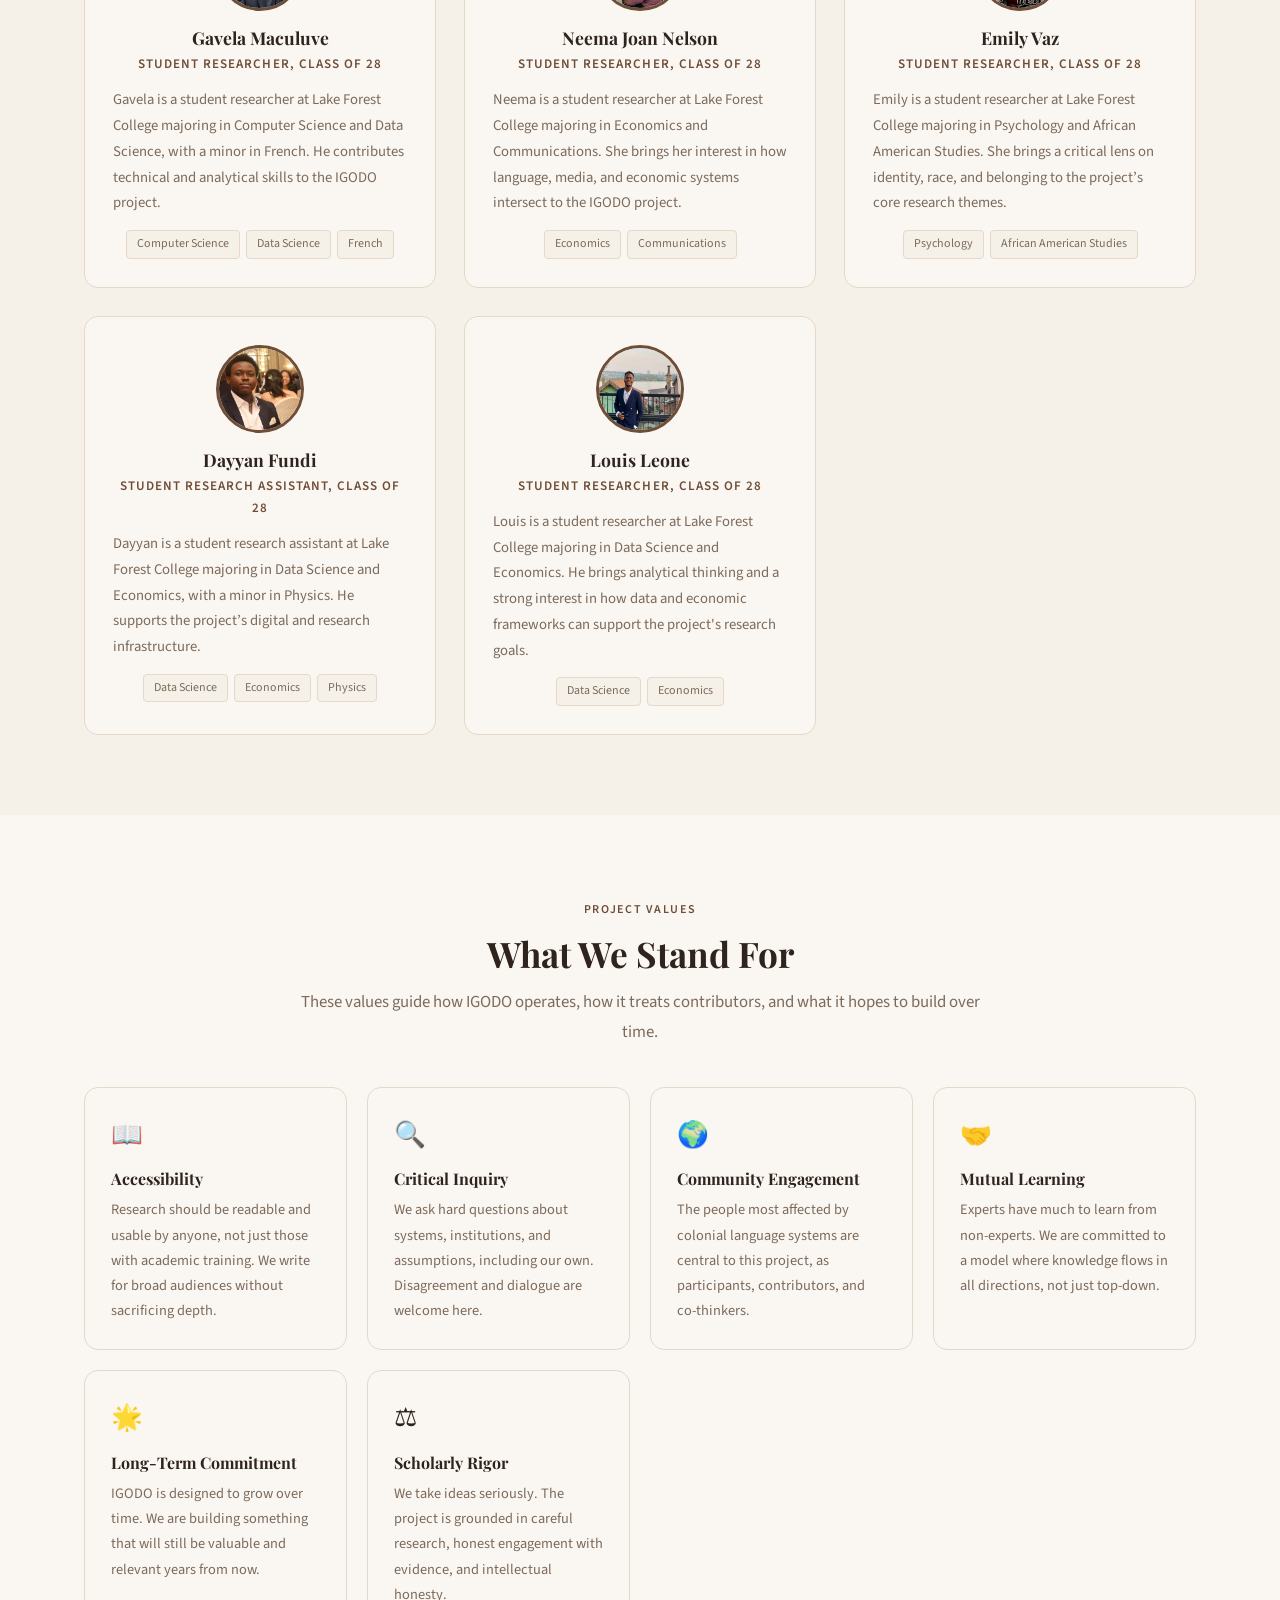
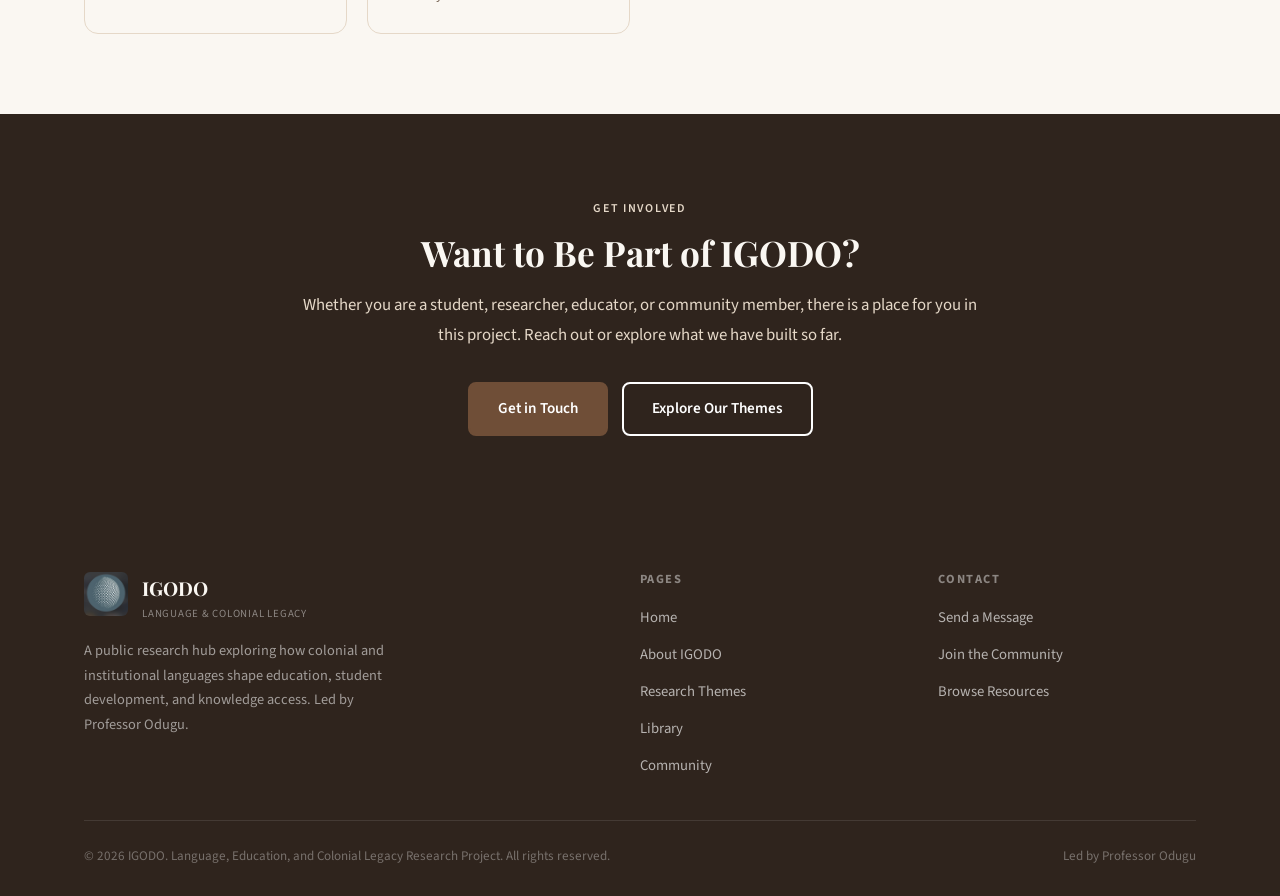
==== commit ce6230b8: "Add files via upload" ====
--- a/about.html
+++ b/about.html
@@ -234,7 +234,7 @@
         <a href="index.html" class="nav-logo">
           <img src="assets/images/logo.png" alt="IGODO Logo" style="width:44px; height:44px; border-radius:6px; object-fit:cover;" />
           <div class="nav-brand-text">
-            <span class="nav-brand-name">IDOGO</span>
+            <span class="nav-brand-name">IGODO</span>
             <span class="nav-brand-sub">Language &amp; Colonial Legacy</span>
           </div>
         </a>
@@ -271,7 +271,7 @@
   <section class="page-hero">
     <div class="container">
       <span class="section-label">About the Project</span>
-      <h1>About IDOGO</h1>
+      <h1>About IGODO</h1>
       <p>A research project led by Professor Odugu exploring language, colonialism, education, and student development. It brings together scholars, students, and community voices.</p>
     </div>
   </section>
@@ -293,10 +293,10 @@
 
         <div class="overview-text">
           <span class="section-label">Project Overview</span>
-          <h2>What Is IDOGO?</h2>
+          <h2>What Is IGODO?</h2>
           <p>IGODO is a research project focused on the intersections of language, colonial education, institutional power, and student development. It operates as a public-facing research hub and clearing house where scholars, students, and community members can explore ideas together.</p>
           <p>The project uses language as its entry point into a much larger conversation about whose knowledge counts, how colonial systems continue to shape modern classrooms, and what it means to truly belong in an educational space.</p>
-          <p>IDOGO is built on the belief that experts have much to learn from non-experts, and that research becomes richer when it includes many kinds of voices and experiences.</p>
+          <p>IGODO is built on the belief that experts have much to learn from non-experts, and that research becomes richer when it includes many kinds of voices and experiences.</p>
         </div>
 
       </div>
@@ -366,7 +366,7 @@
         <div class="principles-text">
           <span class="section-label" style="color:var(--border);">Why It Matters</span>
           <h2>The Stakes of This Work</h2>
-          <p>Colonial languages did not disappear when empires formally ended. They live on in curricula, in the language of academic success, and in who feels they belong in a classroom. IDOGO takes these questions seriously because the stakes are real for students and communities today.</p>
+          <p>Colonial languages did not disappear when empires formally ended. They live on in curricula, in the language of academic success, and in who feels they belong in a classroom. IGODO takes these questions seriously because the stakes are real for students and communities today.</p>
         </div>
 
         <div class="principles-list">
@@ -444,7 +444,7 @@
           </div>
           <h3>Gavela Maculuve</h3>
           <span class="bio-role">Student Researcher, Class of 28</span>
-          <p>Gavela is a student researcher at Lake Forest College majoring in Computer Science and Data Science, with a minor in French. He contributes technical and analytical skills to the IDOGO project.</p>
+          <p>Gavela is a student researcher at Lake Forest College majoring in Computer Science and Data Science, with a minor in French. He contributes technical and analytical skills to the IGODO project.</p>
           <div class="bio-interests">
             <span class="bio-interest-tag">Computer Science</span>
             <span class="bio-interest-tag">Data Science</span>
@@ -459,7 +459,7 @@
           </div>
           <h3>Neema Joan Nelson</h3>
           <span class="bio-role">Student Researcher, Class of 28</span>
-          <p>Neema is a student researcher at Lake Forest College majoring in Economics and Communications. She brings her interest in how language, media, and economic systems intersect to the IDOGO project.</p>
+          <p>Neema is a student researcher at Lake Forest College majoring in Economics and Communications. She brings her interest in how language, media, and economic systems intersect to the IGODO project.</p>
           <div class="bio-interests">
             <span class="bio-interest-tag">Economics</span>
             <span class="bio-interest-tag">Communications</span>
@@ -573,7 +573,7 @@
   <section class="section section--dark">
     <div class="container text-center">
       <span class="section-label" style="color:var(--border);">Get Involved</span>
-      <h2 style="color:var(--surface); margin-bottom:16px;">Want to Be Part of IDOGO?</h2>
+      <h2 style="color:var(--surface); margin-bottom:16px;">Want to Be Part of IGODO?</h2>
       <p style="color:var(--border); margin:0 auto 32px; font-size:1.05rem;">Whether you are a student, researcher, educator, or community member, there is a place for you in this project. Reach out or explore what we have built so far.</p>
       <div style="display:flex; gap:14px; justify-content:center; flex-wrap:wrap;">
         <a href="community.html#contact" class="btn btn-primary">Get in Touch</a>
@@ -594,7 +594,7 @@
           <div class="footer-brand">
             <img src="assets/images/logo.png" alt="IGODO Logo" style="width:44px; height:44px; border-radius:6px; object-fit:cover;" />
             <div class="footer-brand-text">
-              <span class="footer-name">IDOGO</span>
+              <span class="footer-name">IGODO</span>
               <span class="footer-sub">Language &amp; Colonial Legacy</span>
             </div>
           </div>
@@ -605,7 +605,7 @@
           <h5>Pages</h5>
           <ul>
             <li><a href="index.html">Home</a></li>
-            <li><a href="about.html">About IDOGO</a></li>
+            <li><a href="about.html">About IGODO</a></li>
             <li><a href="themes.html">Research Themes</a></li>
             <li><a href="library.html">Library</a></li>
             <li><a href="community.html">Community</a></li>
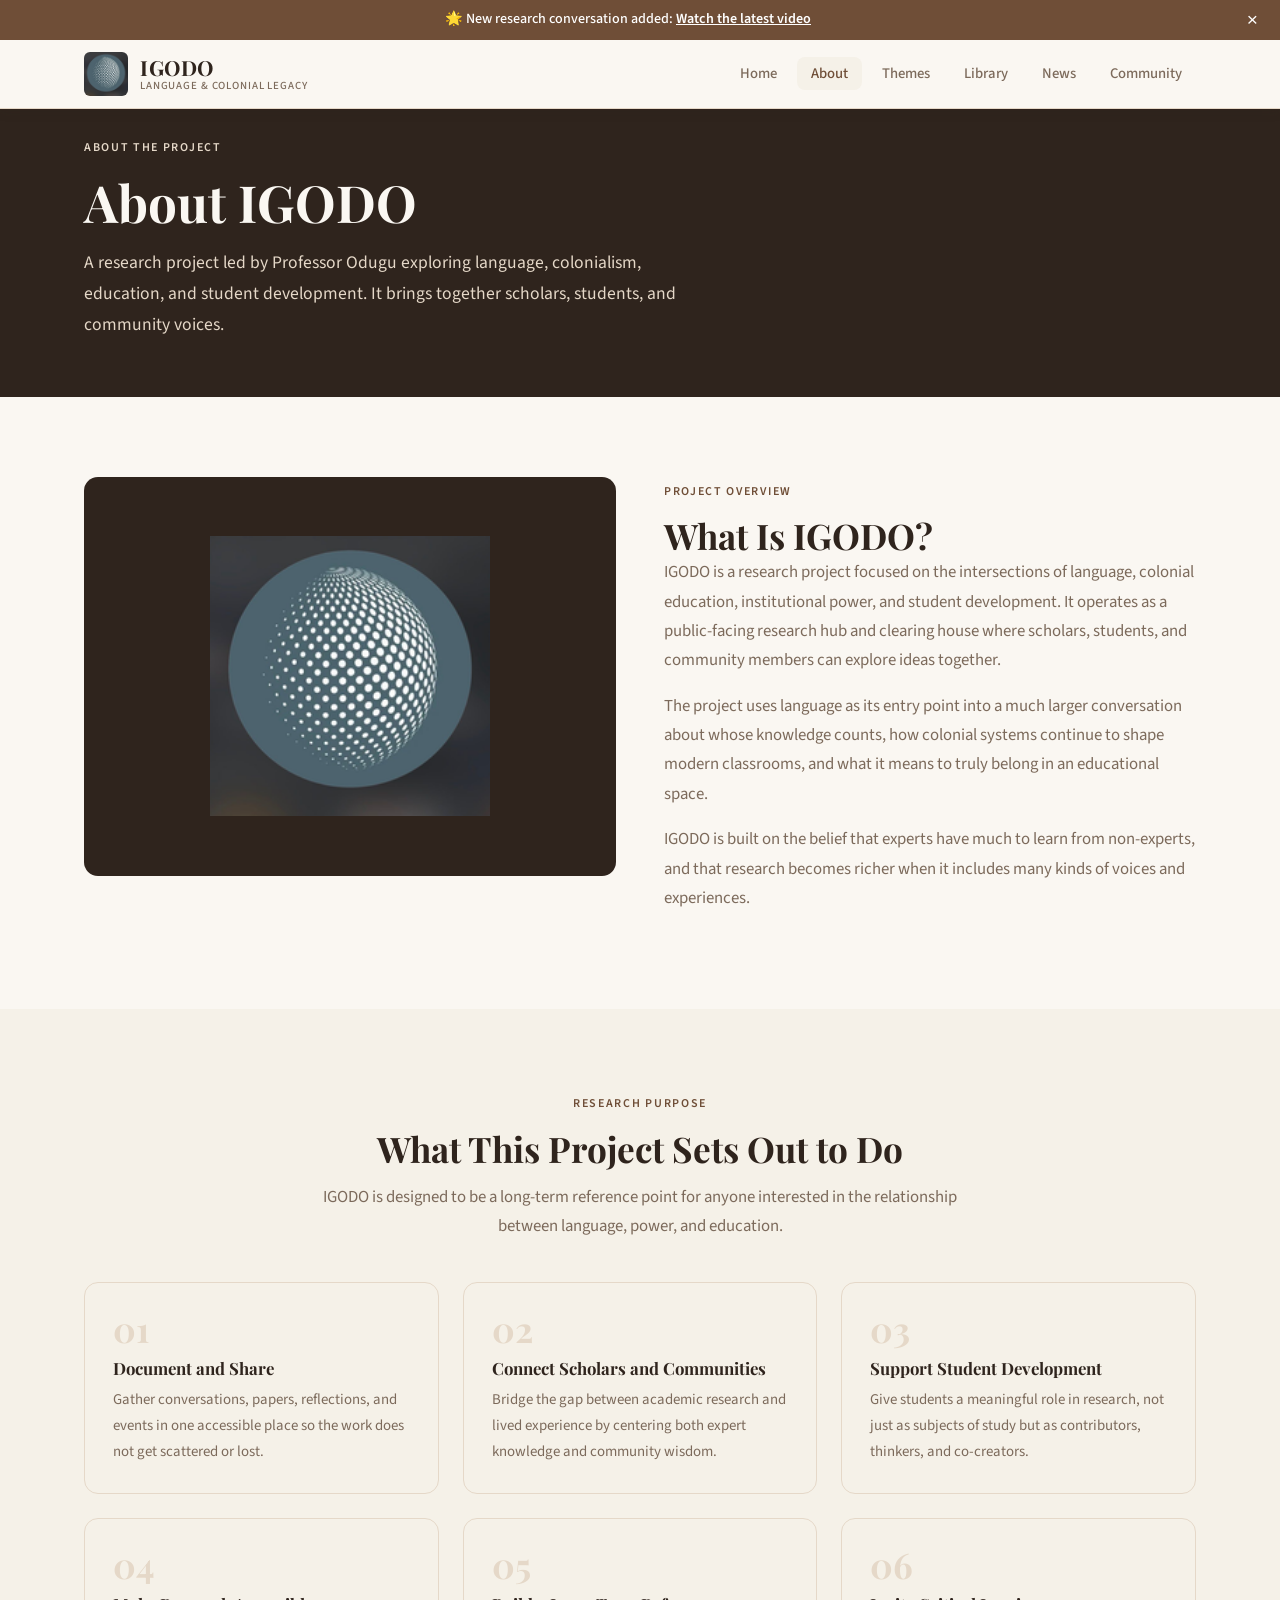
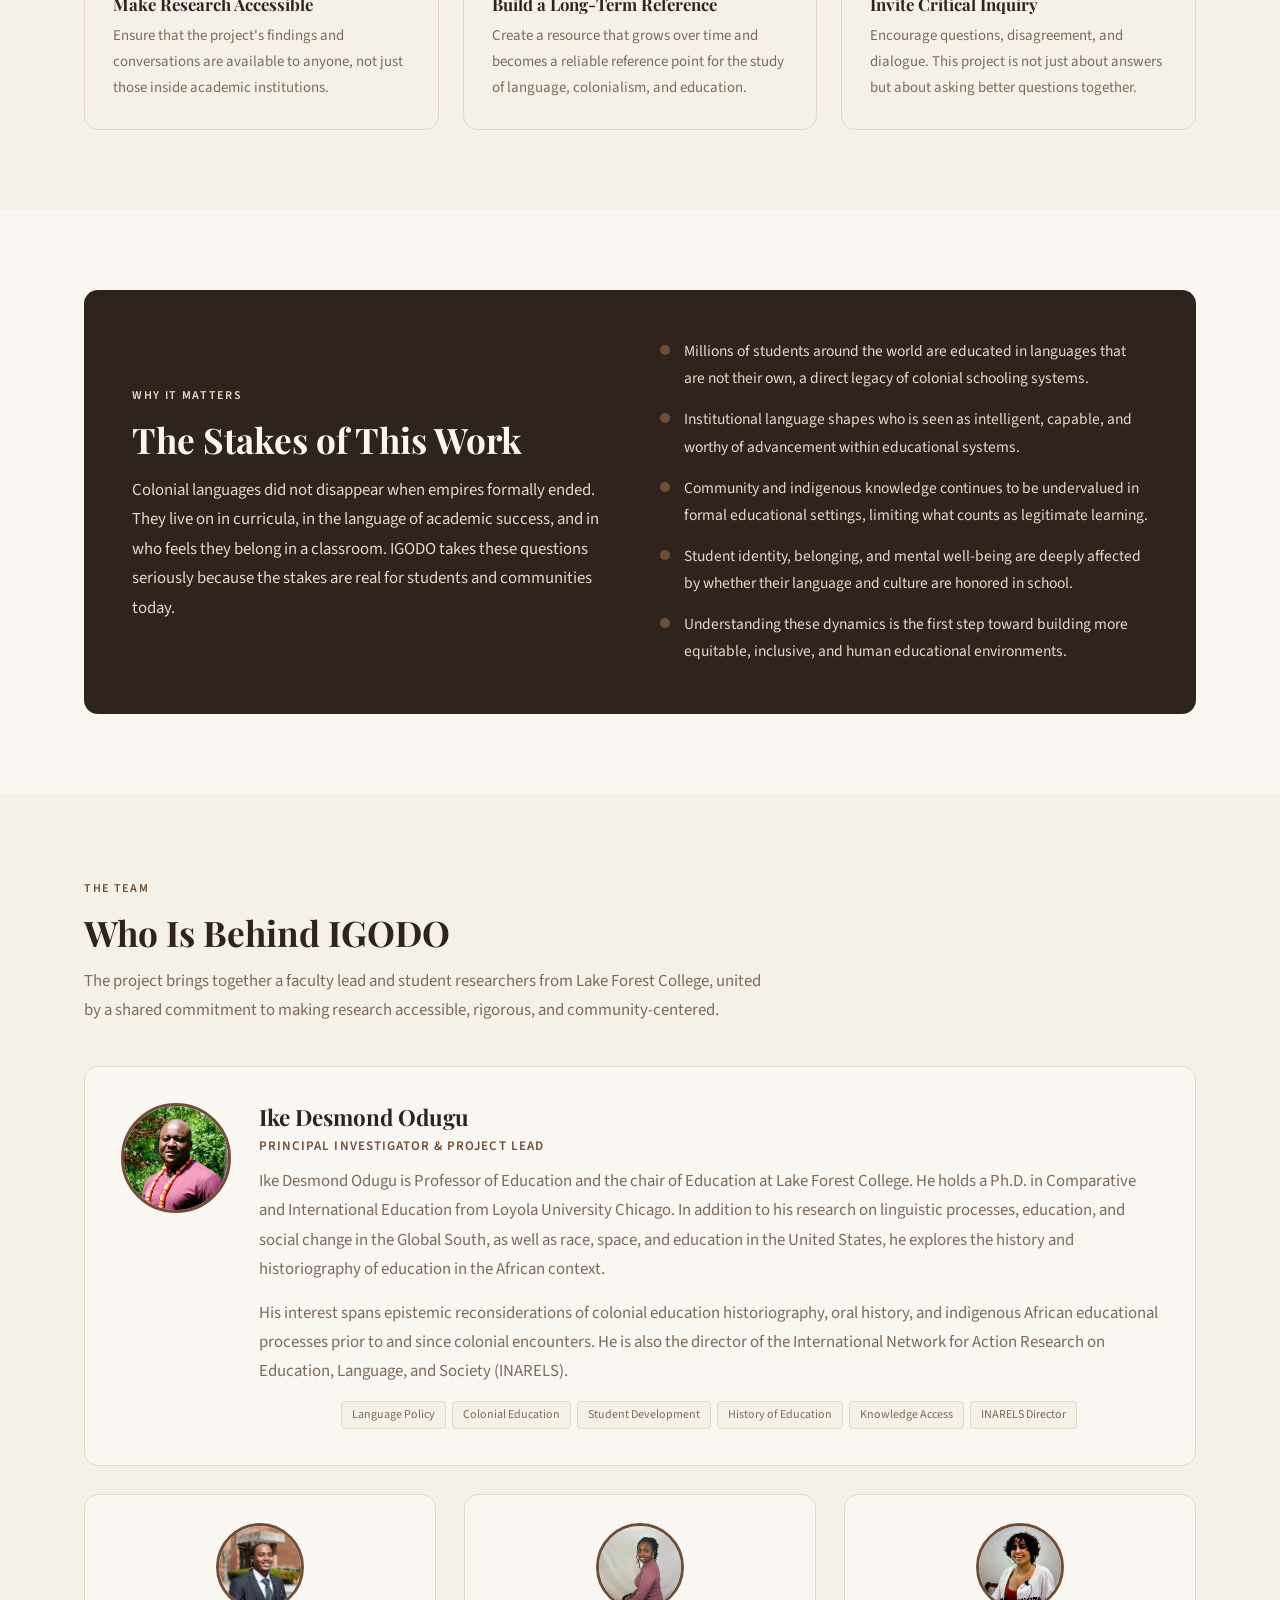
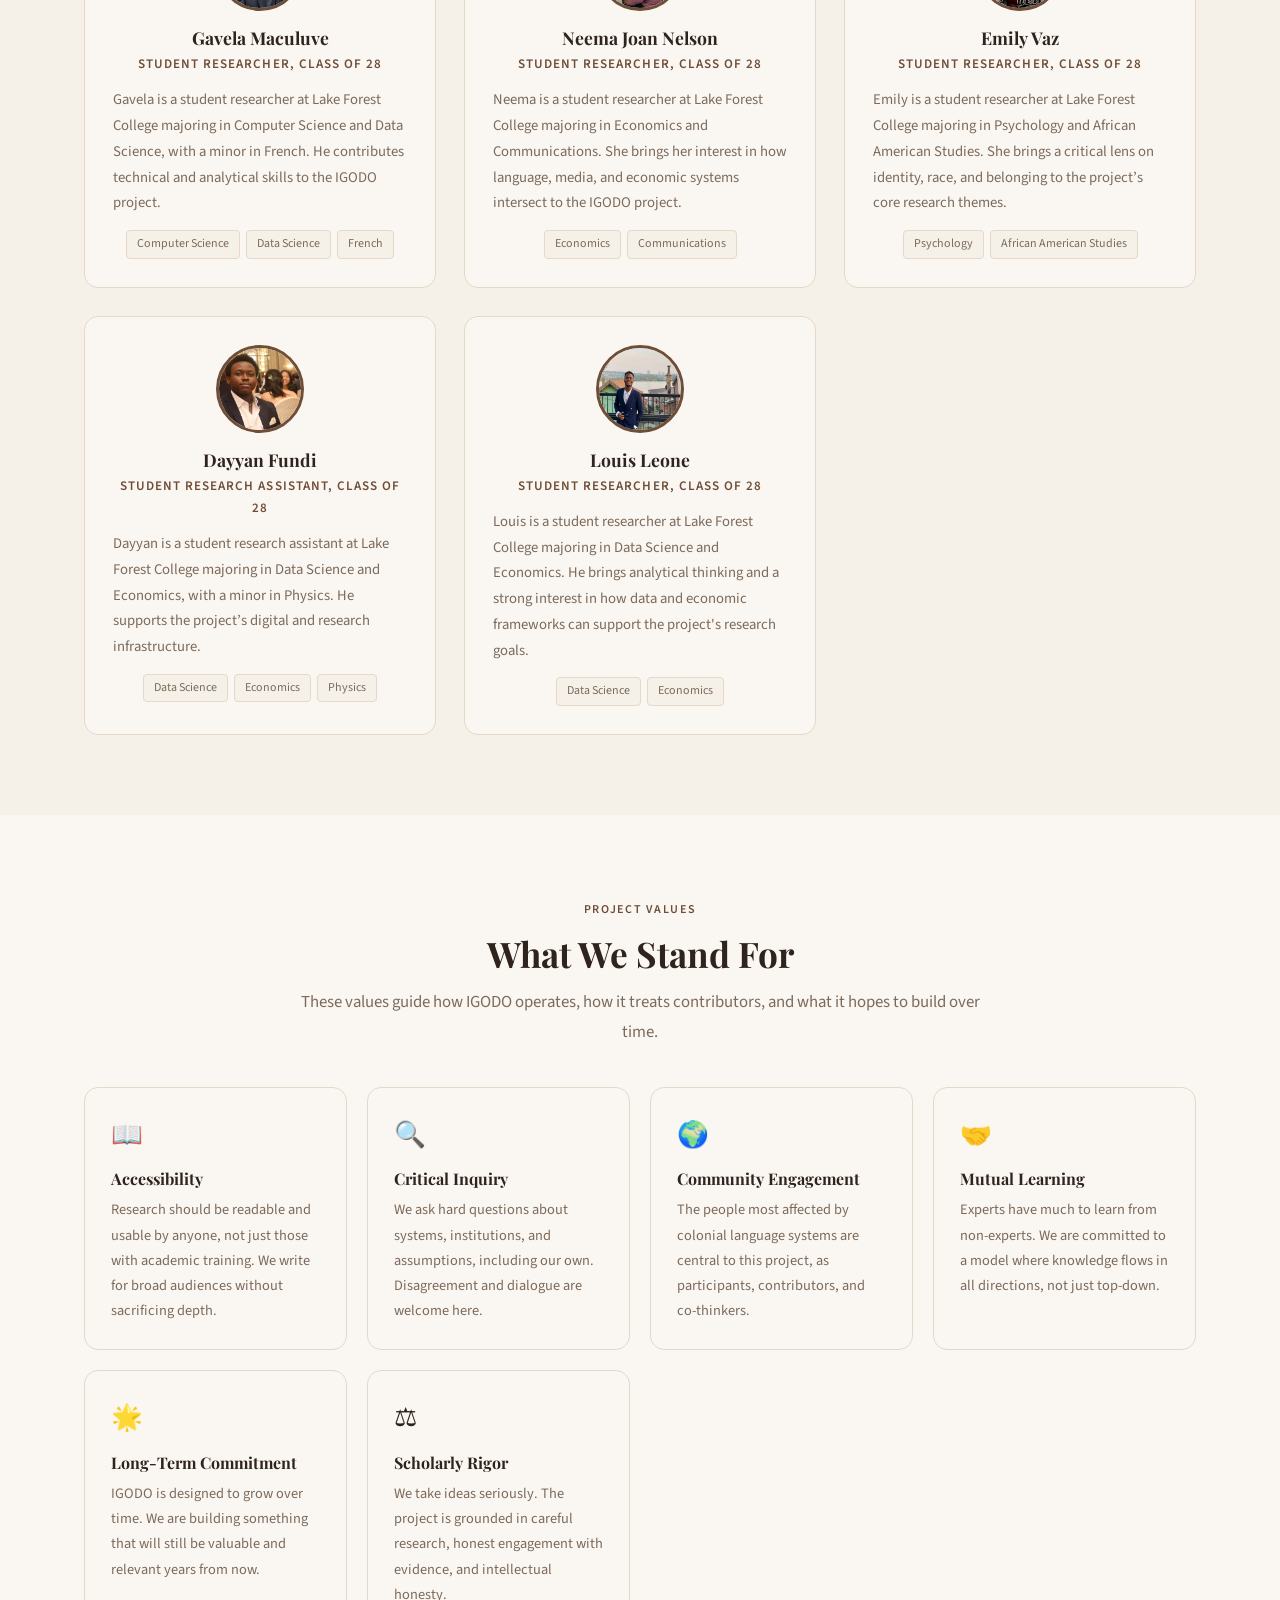
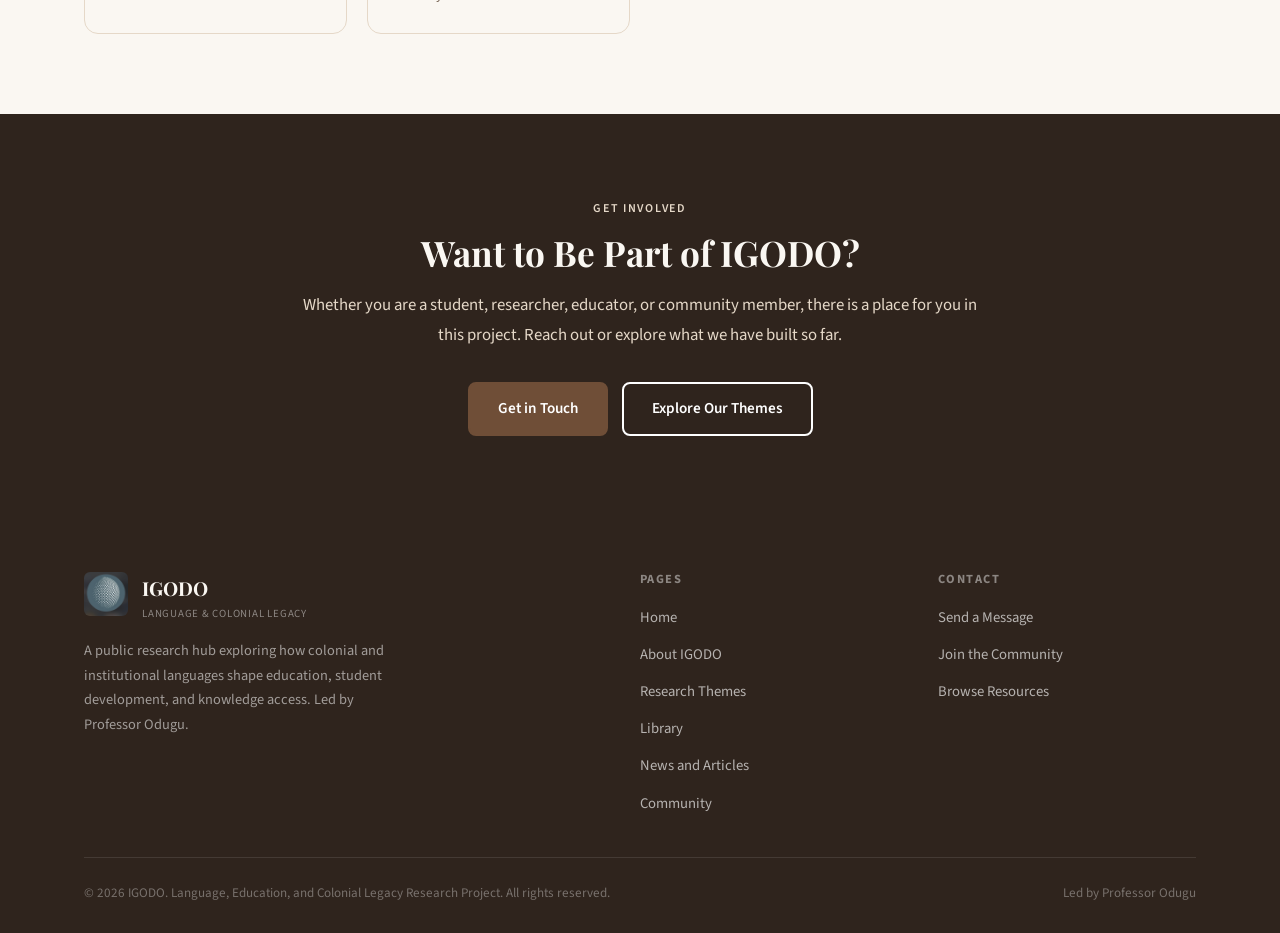
==== commit f7a2c0b0: "Add files via upload" ====
--- a/about.html
+++ b/about.html
@@ -244,6 +244,7 @@
           <li><a href="about.html">About</a></li>
           <li><a href="themes.html">Themes</a></li>
           <li><a href="library.html">Library</a></li>
+          <li><a href="news.html">News</a></li>
           <li><a href="community.html">Community</a></li>
         </ul>
 
@@ -260,6 +261,7 @@
         <li><a href="about.html">About</a></li>
         <li><a href="themes.html">Themes</a></li>
         <li><a href="library.html">Library</a></li>
+        <li><a href="news.html">News</a></li>
         <li><a href="community.html">Community</a></li>
       </ul>
     </div>
@@ -608,6 +610,7 @@
             <li><a href="about.html">About IGODO</a></li>
             <li><a href="themes.html">Research Themes</a></li>
             <li><a href="library.html">Library</a></li>
+            <li><a href="news.html">News and Articles</a></li>
             <li><a href="community.html">Community</a></li>
           </ul>
         </div>
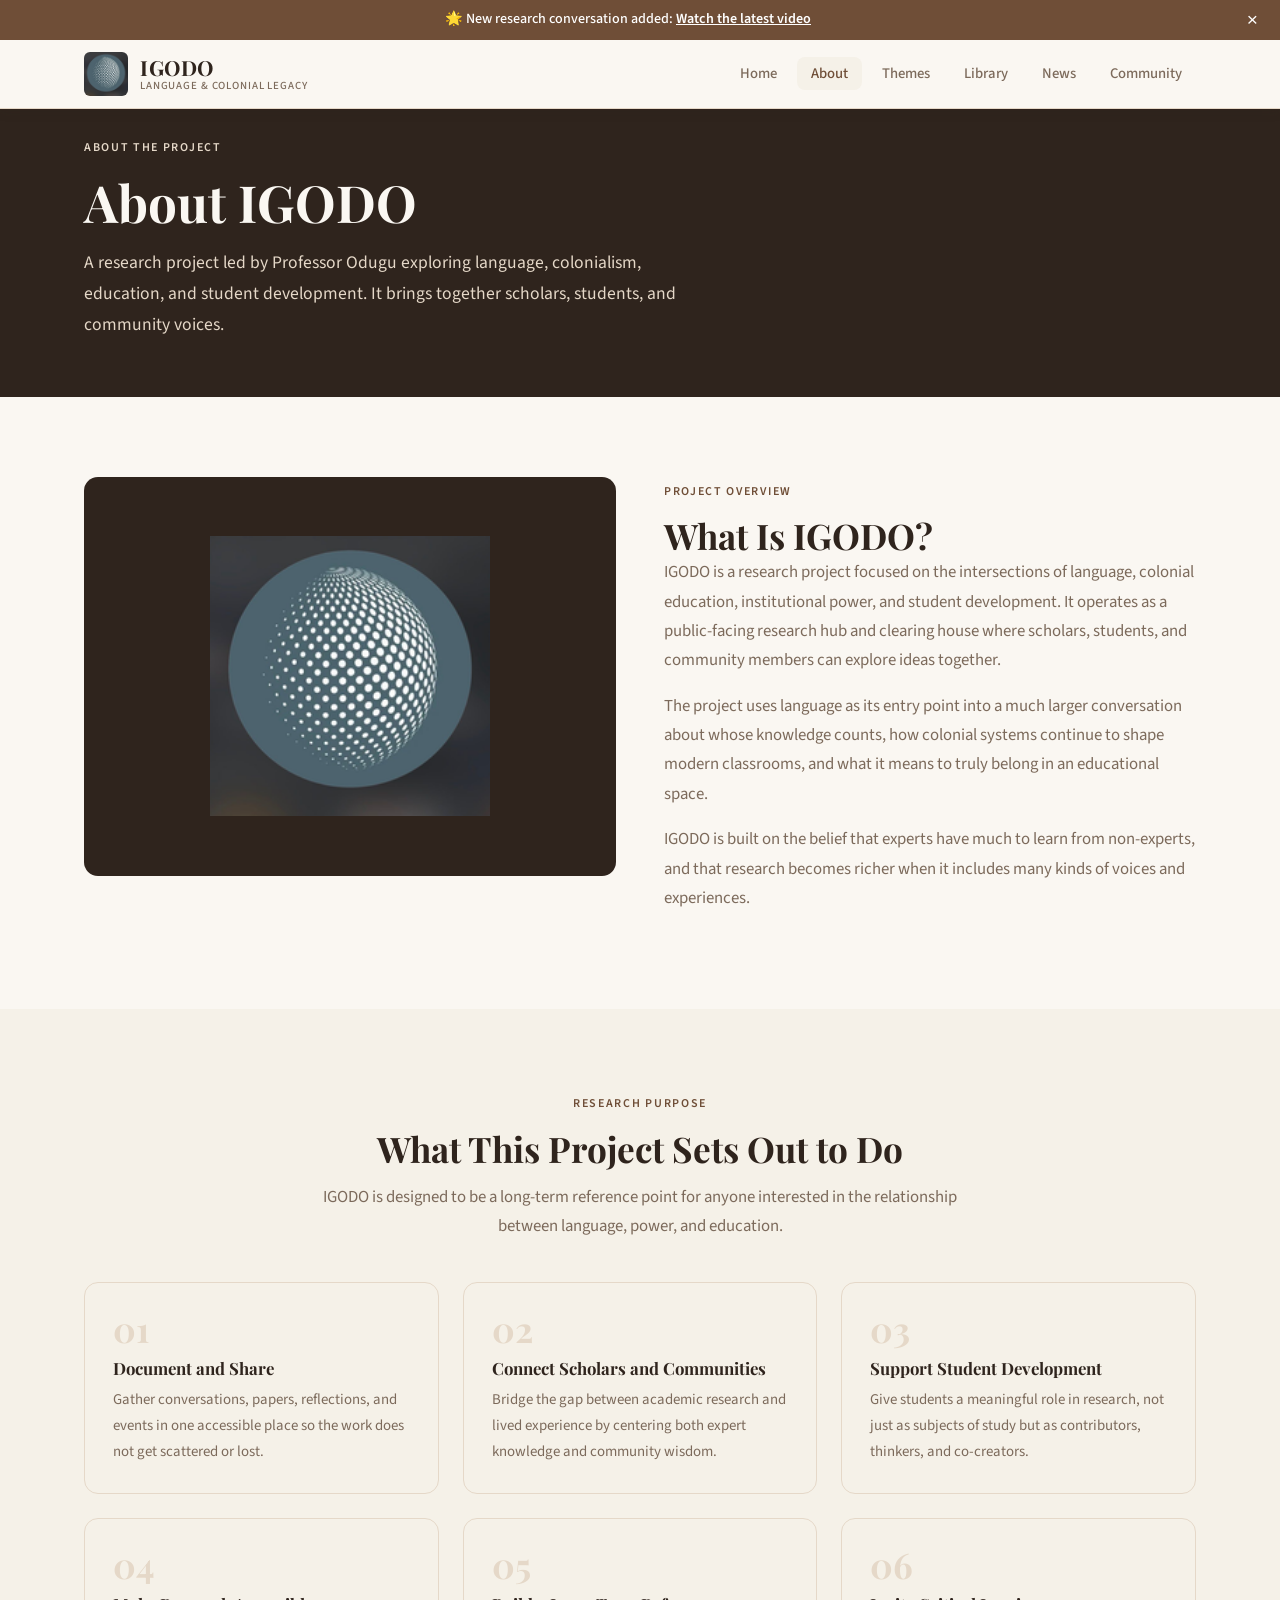
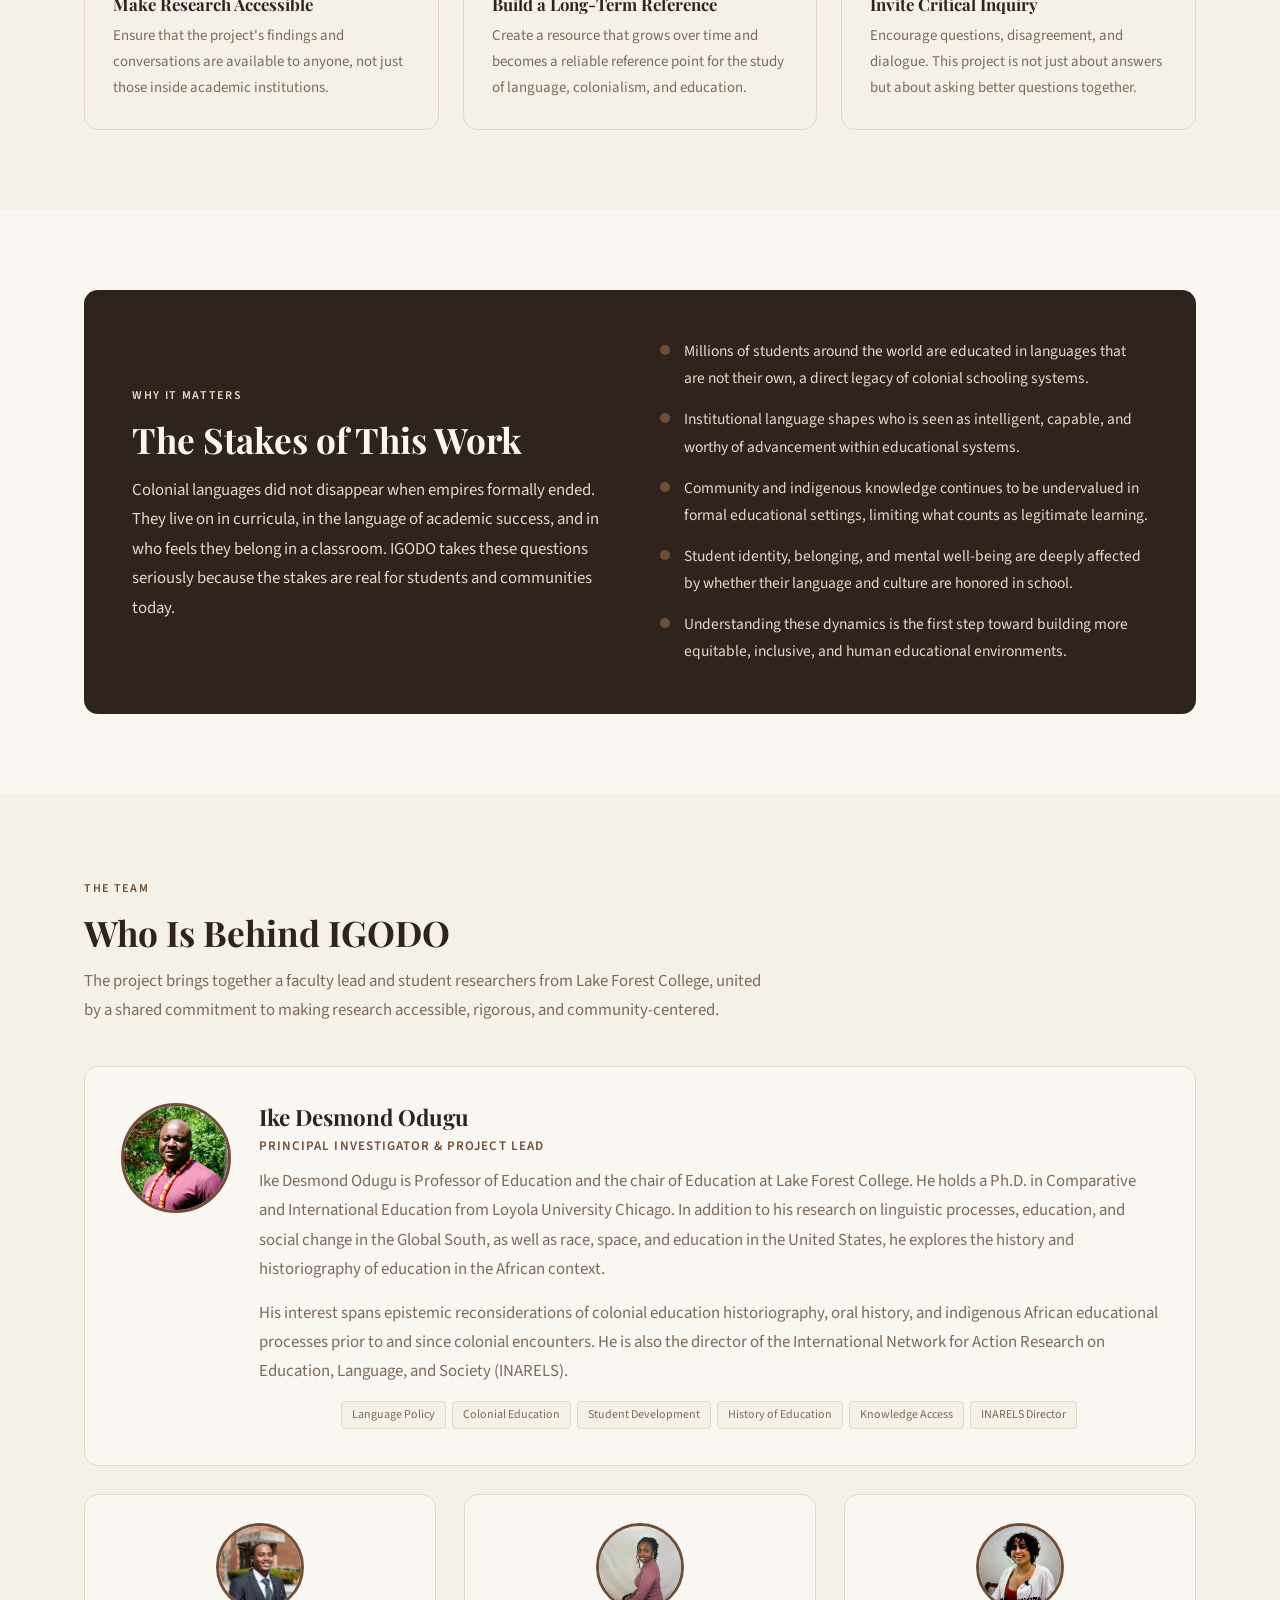
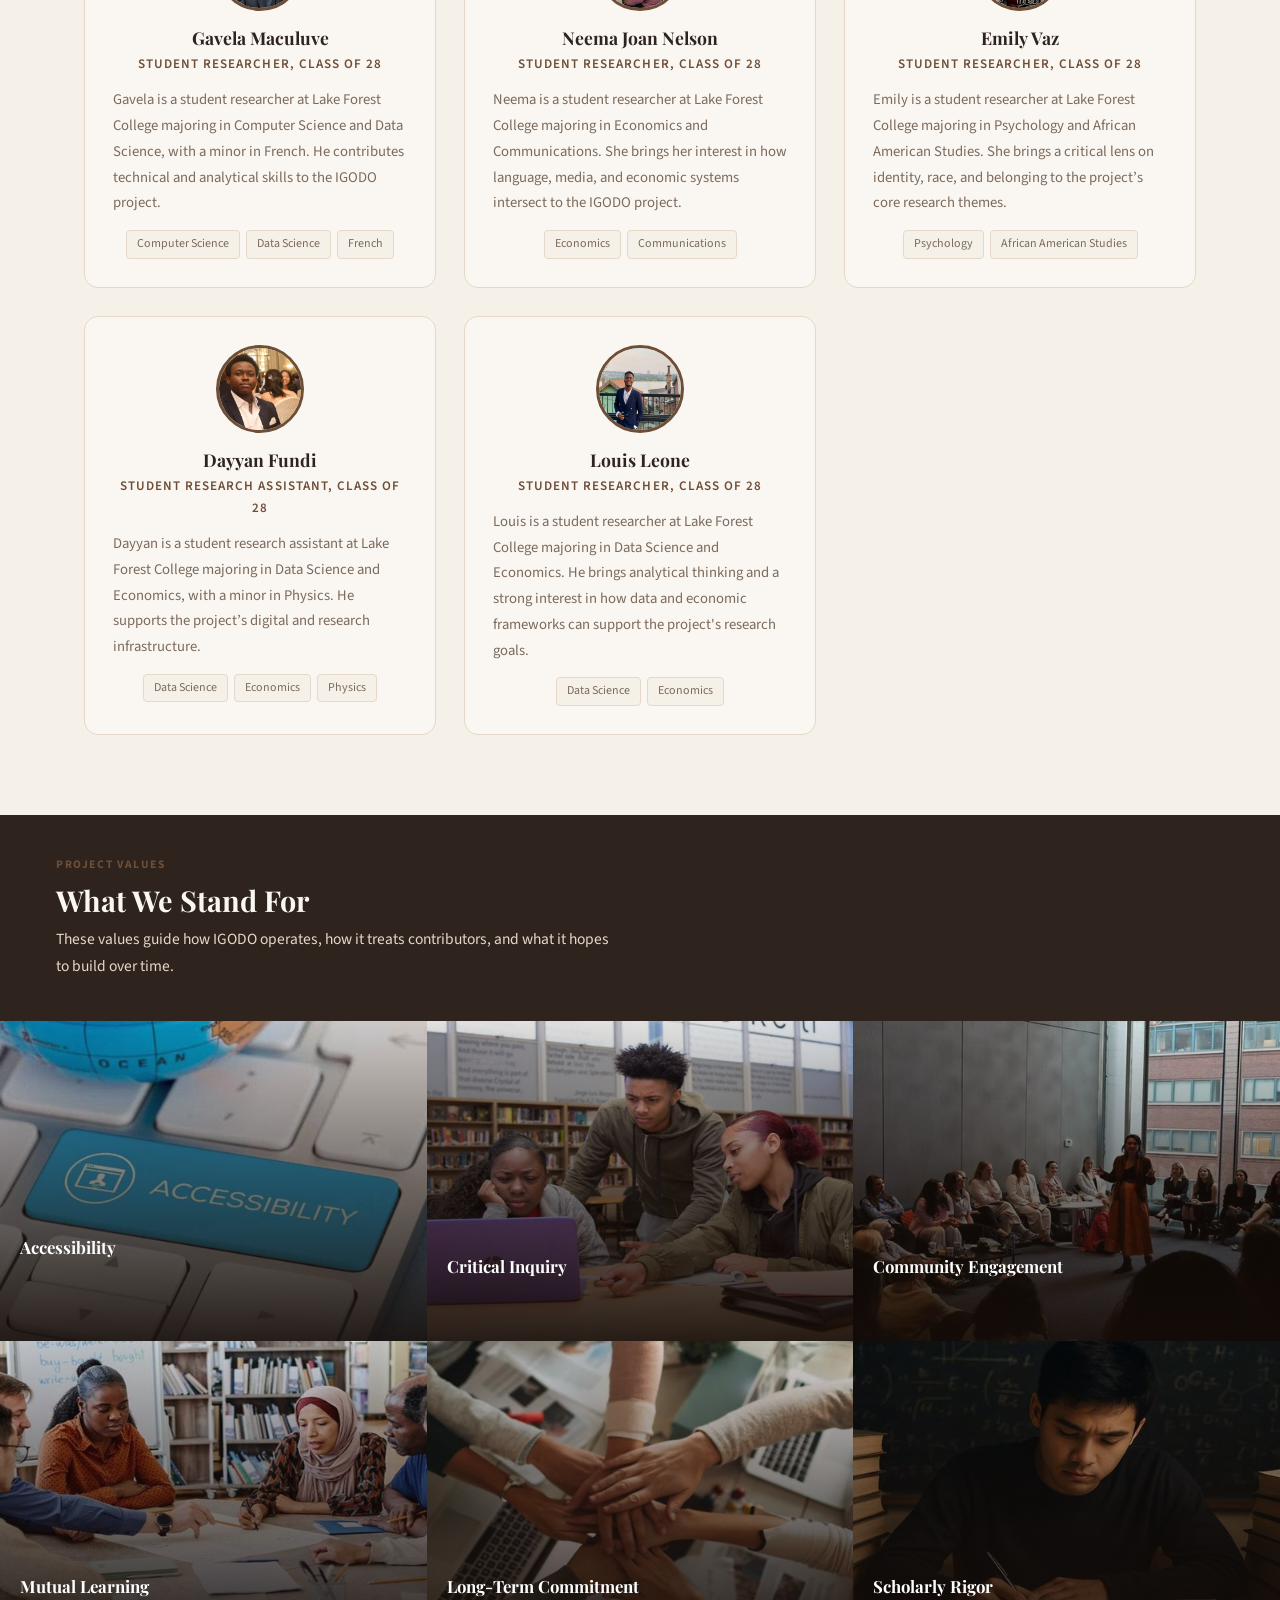
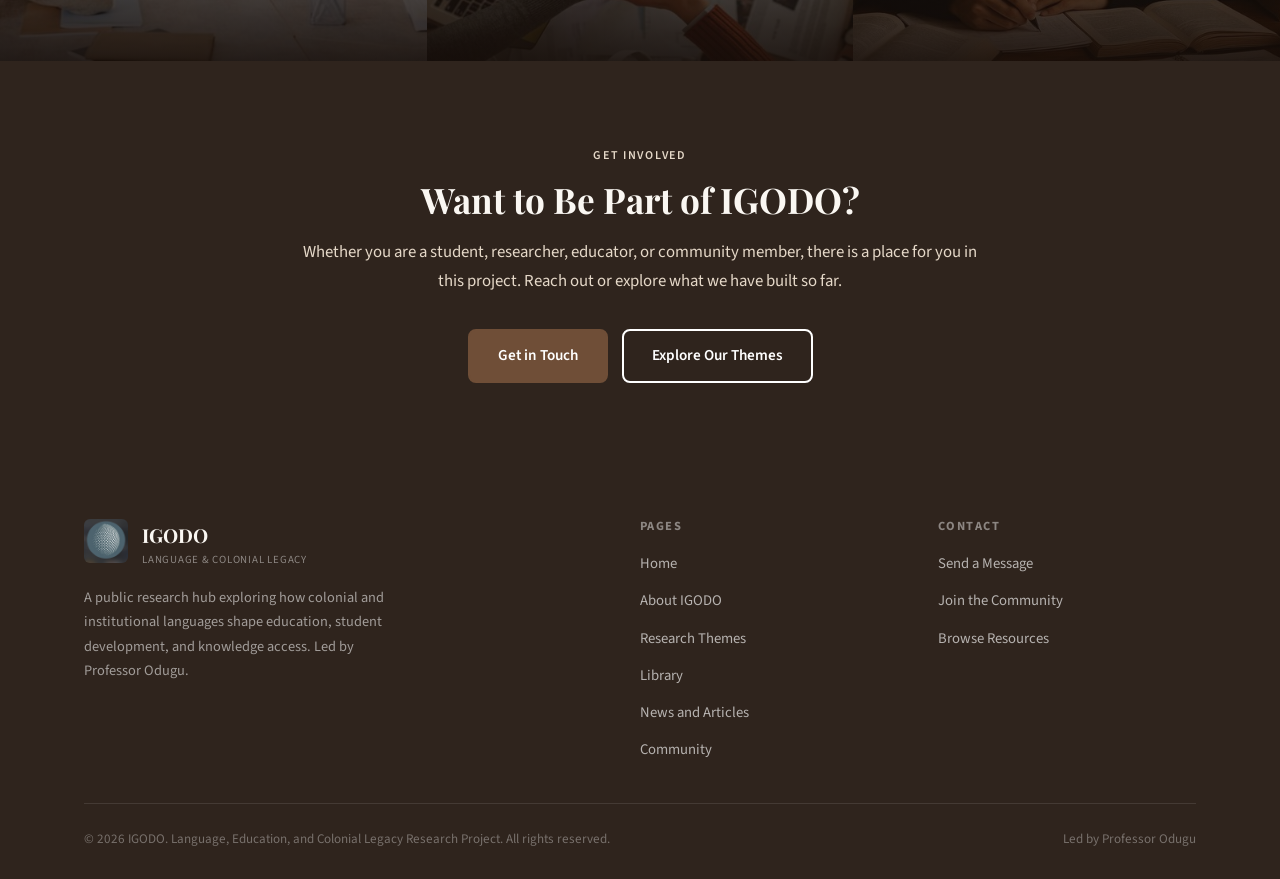
==== commit de7e000d: "Add files via upload" ====
--- a/about.html
+++ b/about.html
@@ -112,39 +112,97 @@
       margin-bottom: 14px;
     }
 
+    /* Project values image grid */
     .values-grid {
       display: grid;
-      grid-template-columns: repeat(auto-fill, minmax(240px, 1fr));
-      gap: 20px;
+      grid-template-columns: repeat(3, 1fr);
+      gap: 0;
     }
 
     .value-card {
-      background-color: var(--surface);
-      border: 1px solid var(--border);
-      border-radius: var(--radius-lg);
-      padding: 26px;
-      transition: box-shadow 0.2s, transform 0.2s;
-    }
-
-    .value-card:hover {
-      box-shadow: var(--shadow);
-      transform: translateY(-2px);
-    }
-
-    .value-icon {
-      font-size: 1.6rem;
+      position: relative;
+      overflow: hidden;
+      aspect-ratio: 4 / 3;
       display: block;
-      margin-bottom: 12px;
-    }
-
-    .value-card h4 {
-      margin-bottom: 8px;
-      font-size: 1rem;
-    }
-
-    .value-card p {
-      font-size: 0.9rem;
+      text-decoration: none;
+      cursor: default;
+    }
+
+    .value-card img {
+      width: 100%;
+      height: 100%;
+      object-fit: cover;
+      display: block;
+      transition: transform 0.4s ease;
+    }
+
+    .value-card:hover img {
+      transform: scale(1.06);
+    }
+
+    .value-overlay {
+      position: absolute;
+      inset: 0;
+      background: linear-gradient(
+        to top,
+        rgba(20, 12, 8, 0.92) 0%,
+        rgba(20, 12, 8, 0.50) 55%,
+        rgba(20, 12, 8, 0.12) 100%
+      );
+      transition: background 0.3s ease;
+    }
+
+    .value-card:hover .value-overlay {
+      background: linear-gradient(
+        to top,
+        rgba(111, 78, 55, 0.93) 0%,
+        rgba(111, 78, 55, 0.58) 55%,
+        rgba(20, 12, 8, 0.15) 100%
+      );
+    }
+
+    .value-caption {
+      position: absolute;
+      bottom: 0;
+      left: 0;
+      right: 0;
+      padding: 20px 20px 18px;
+    }
+
+    .value-caption h4 {
+      color: #ffffff;
+      font-size: 1.05rem;
+      font-weight: 700;
+      margin-bottom: 5px;
+      line-height: 1.3;
+    }
+
+    .value-caption p {
+      color: rgba(255,255,255,0.82);
+      font-size: 0.82rem;
       max-width: 100%;
+      line-height: 1.5;
+      margin: 0;
+      opacity: 0;
+      transform: translateY(6px);
+      transition: opacity 0.3s ease, transform 0.3s ease;
+    }
+
+    .value-card:hover .value-caption p {
+      opacity: 1;
+      transform: translateY(0);
+    }
+
+    @media (max-width: 860px) {
+      .values-grid {
+        grid-template-columns: repeat(2, 1fr);
+      }
+    }
+
+    @media (max-width: 500px) {
+      .values-grid {
+        grid-template-columns: 1fr;
+      }
     }
 
     .principles-wrap {
@@ -518,54 +576,76 @@
   <!-- ══════════════════════════════════════════════════════
        PROJECT VALUES
   ══════════════════════════════════════════════════════ -->
-  <section class="section section--alt">
-    <div class="container">
-
-      <div class="section-header text-center">
-        <span class="section-label">Project Values</span>
-        <h2>What We Stand For</h2>
-        <p>These values guide how IGODO operates, how it treats contributors, and what it hopes to build over time.</p>
-      </div>
-
-      <div class="values-grid">
-
-        <div class="value-card">
-          <span class="value-icon">&#128214;</span>
+  <section class="section" style="padding:0;">
+    <div class="values-grid">
+
+      <!-- Header tile spans full width -->
+      <div style="grid-column:1 / -1; background-color:var(--heading); padding:40px 56px;">
+        <span class="section-label" style="color:var(--accent); font-size:0.72rem; letter-spacing:0.14em; text-transform:uppercase; font-weight:700; display:block; margin-bottom:8px;">Project Values</span>
+        <h2 style="color:var(--surface); font-size:clamp(1.3rem,2.5vw,1.8rem); margin-bottom:8px;">What We Stand For</h2>
+        <p style="color:var(--border); font-size:0.97rem; max-width:560px; margin:0;">These values guide how IGODO operates, how it treats contributors, and what it hopes to build over time.</p>
+      </div>
+
+      <!-- Accessibility -->
+      <div class="value-card">
+        <img src="[data-uri]" alt="Accessibility" />
+        <div class="value-overlay"></div>
+        <div class="value-caption">
           <h4>Accessibility</h4>
           <p>Research should be readable and usable by anyone, not just those with academic training. We write for broad audiences without sacrificing depth.</p>
         </div>
-
-        <div class="value-card">
-          <span class="value-icon">&#128269;</span>
+      </div>
+
+      <!-- Critical Inquiry -->
+      <div class="value-card">
+        <img src="[data-uri]" alt="Critical Inquiry" />
+        <div class="value-overlay"></div>
+        <div class="value-caption">
           <h4>Critical Inquiry</h4>
           <p>We ask hard questions about systems, institutions, and assumptions, including our own. Disagreement and dialogue are welcome here.</p>
         </div>
-
-        <div class="value-card">
-          <span class="value-icon">&#127757;</span>
+      </div>
+
+      <!-- Community Engagement -->
+      <div class="value-card">
+        <img src="[data-uri]" alt="Community Engagement" />
+        <div class="value-overlay"></div>
+        <div class="value-caption">
           <h4>Community Engagement</h4>
           <p>The people most affected by colonial language systems are central to this project, as participants, contributors, and co-thinkers.</p>
         </div>
-
-        <div class="value-card">
-          <span class="value-icon">&#129309;</span>
+      </div>
+
+      <!-- Mutual Learning -->
+      <div class="value-card">
+        <img src="[data-uri]" alt="Mutual Learning" />
+        <div class="value-overlay"></div>
+        <div class="value-caption">
           <h4>Mutual Learning</h4>
           <p>Experts have much to learn from non-experts. We are committed to a model where knowledge flows in all directions, not just top-down.</p>
         </div>
-
-        <div class="value-card">
-          <span class="value-icon">&#127775;</span>
+      </div>
+
+      <!-- Long-Term Commitment -->
+      <div class="value-card">
+        <img src="[data-uri]